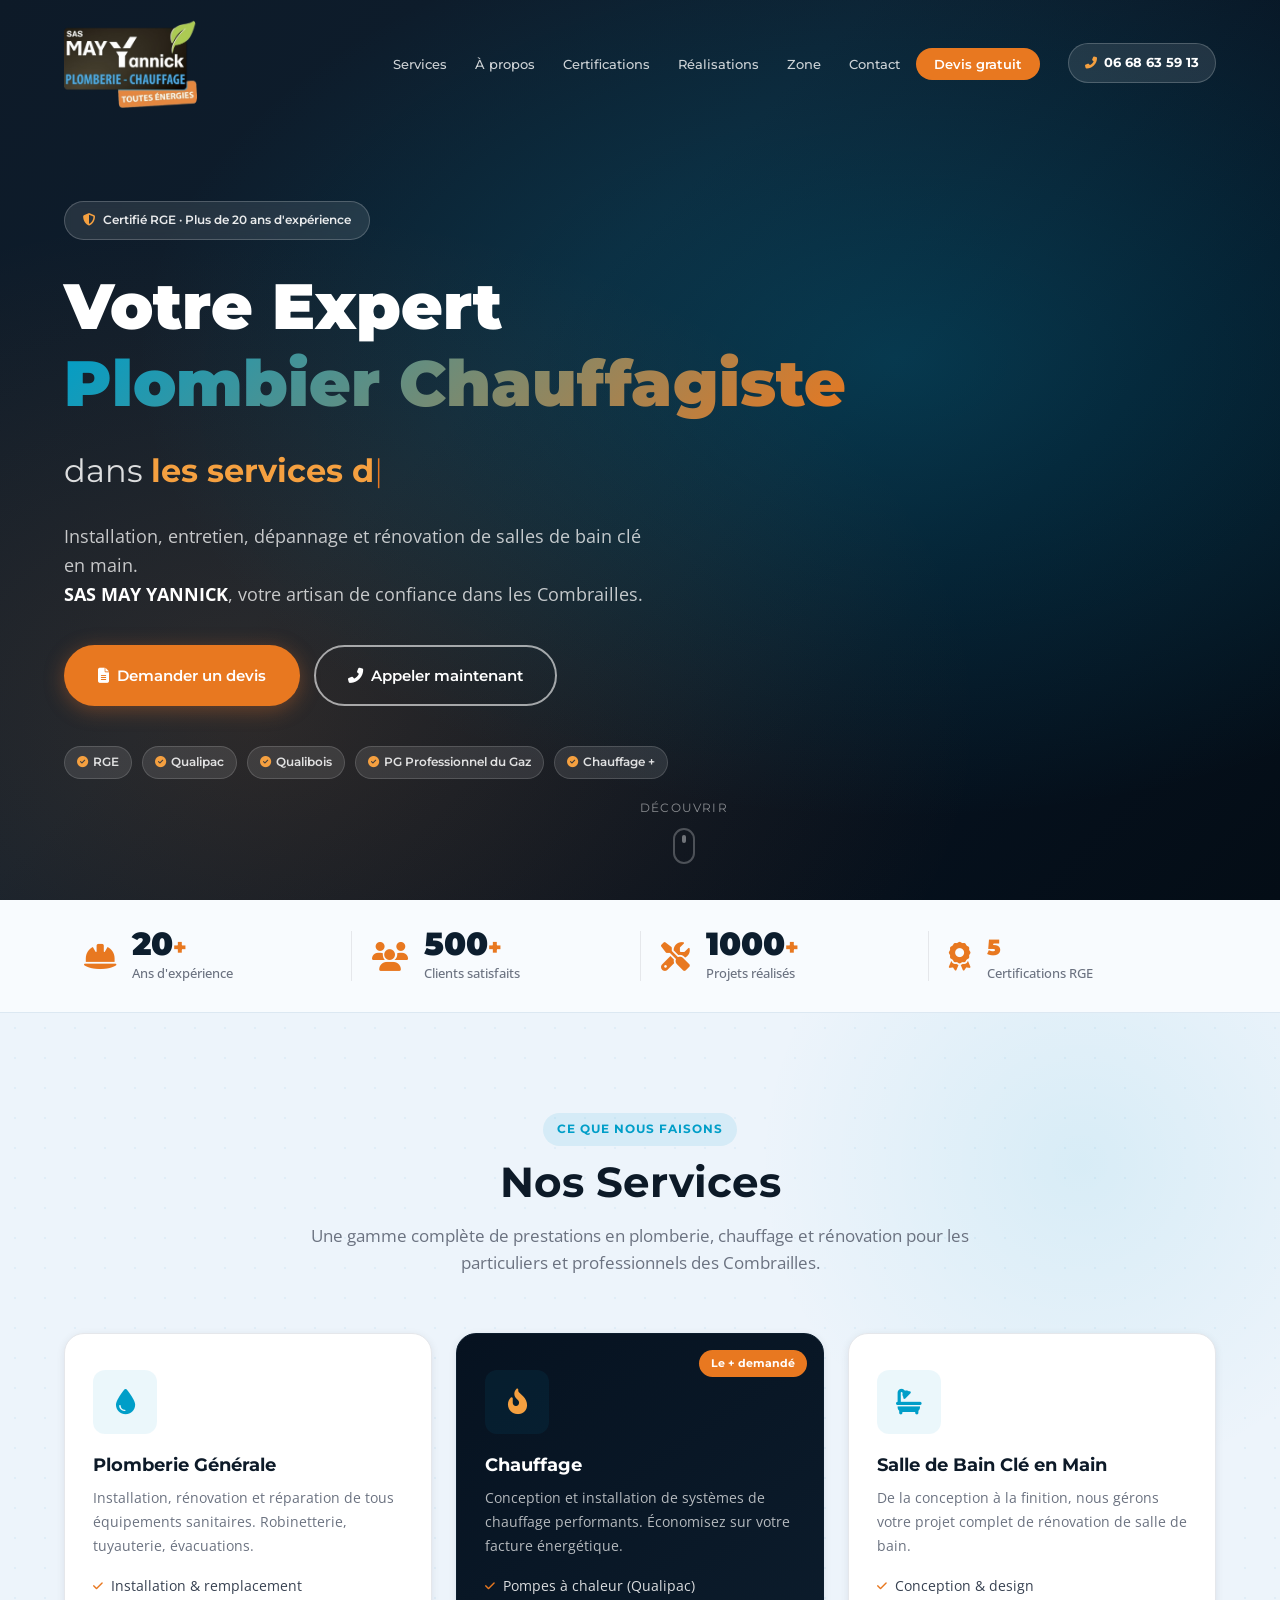
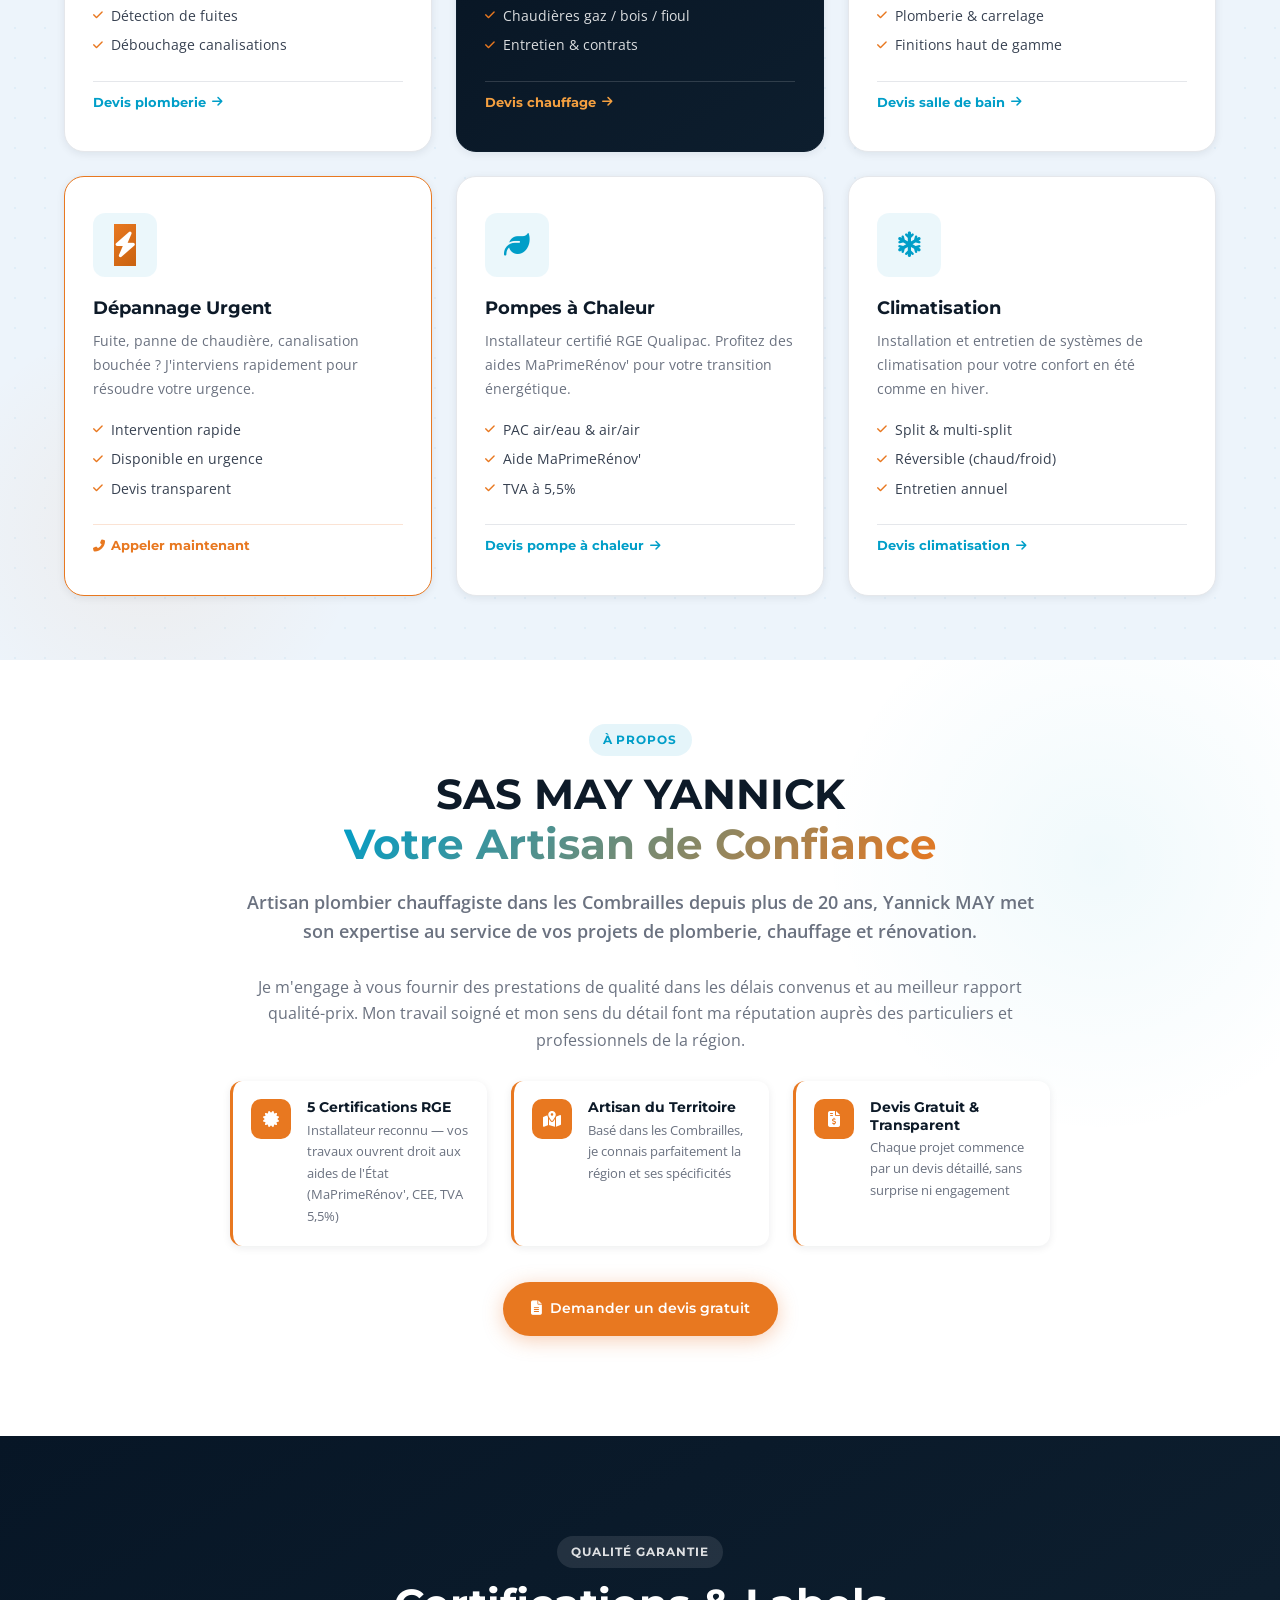
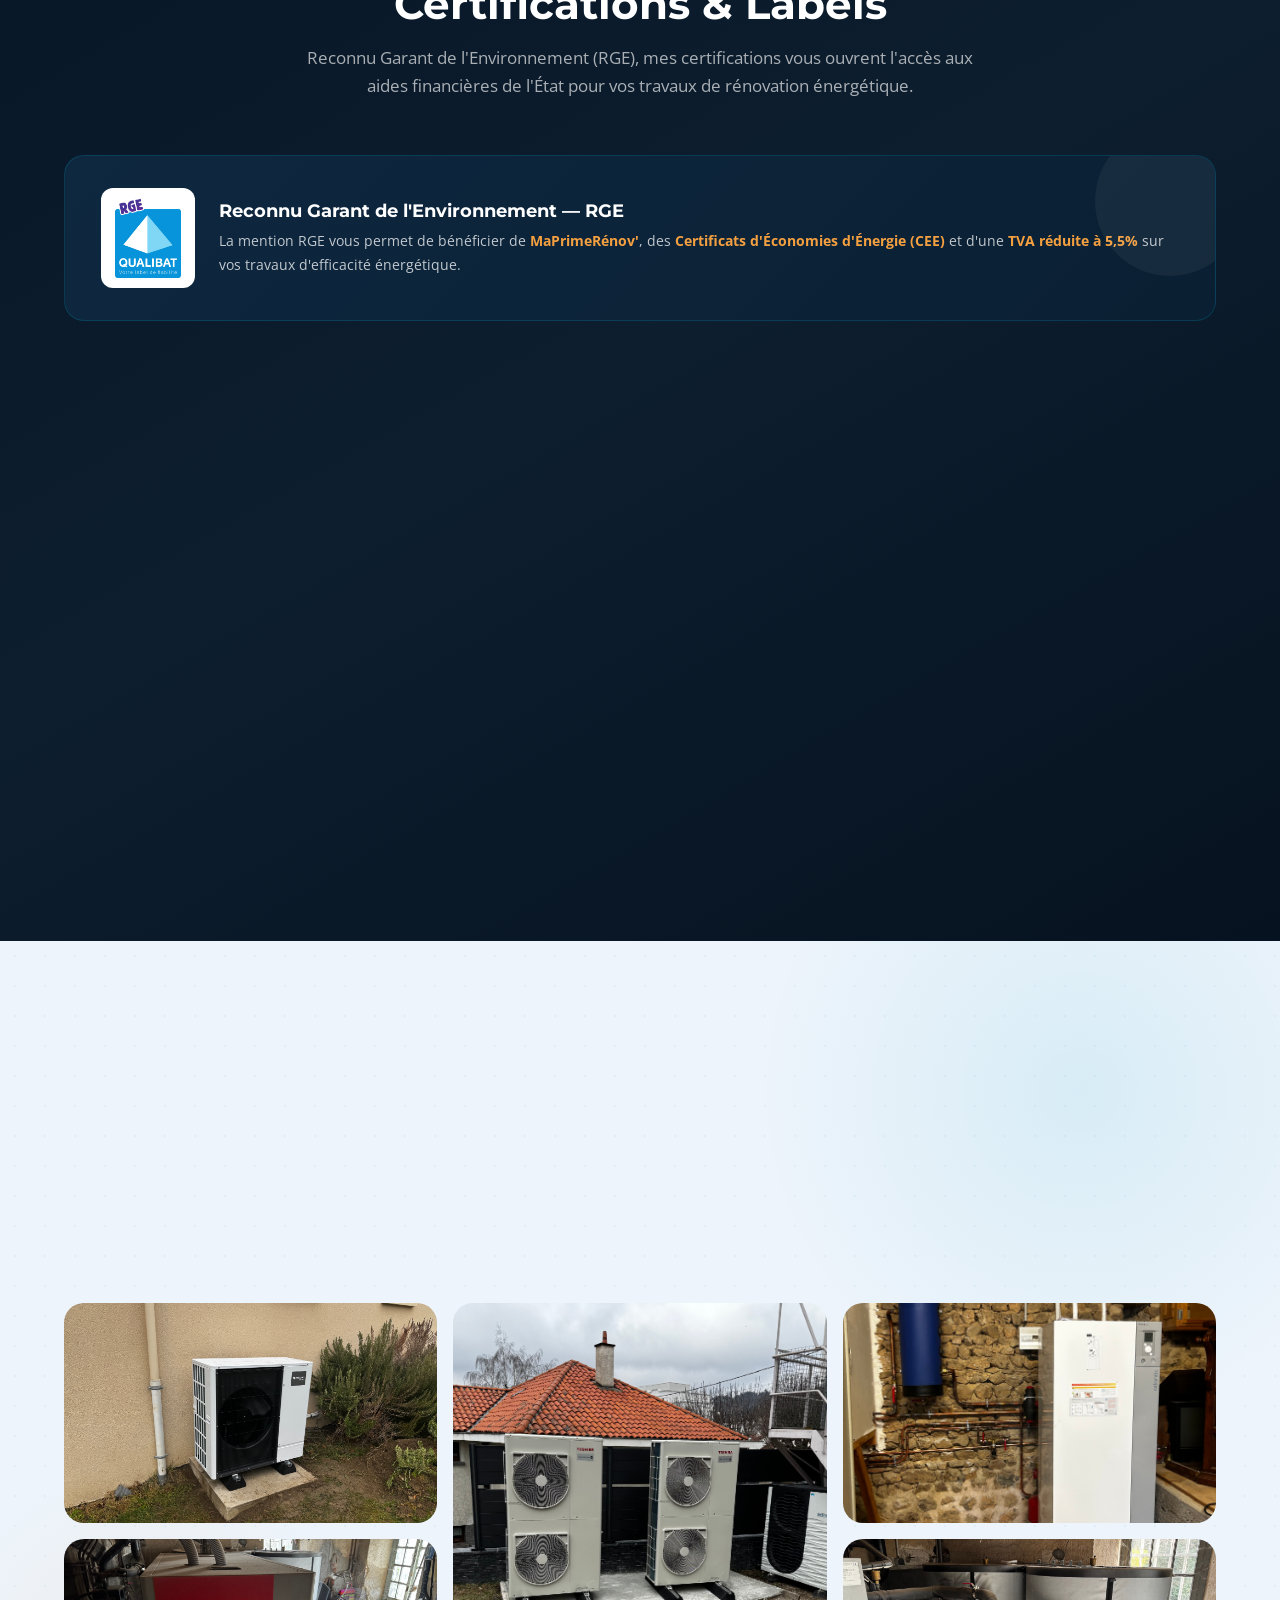
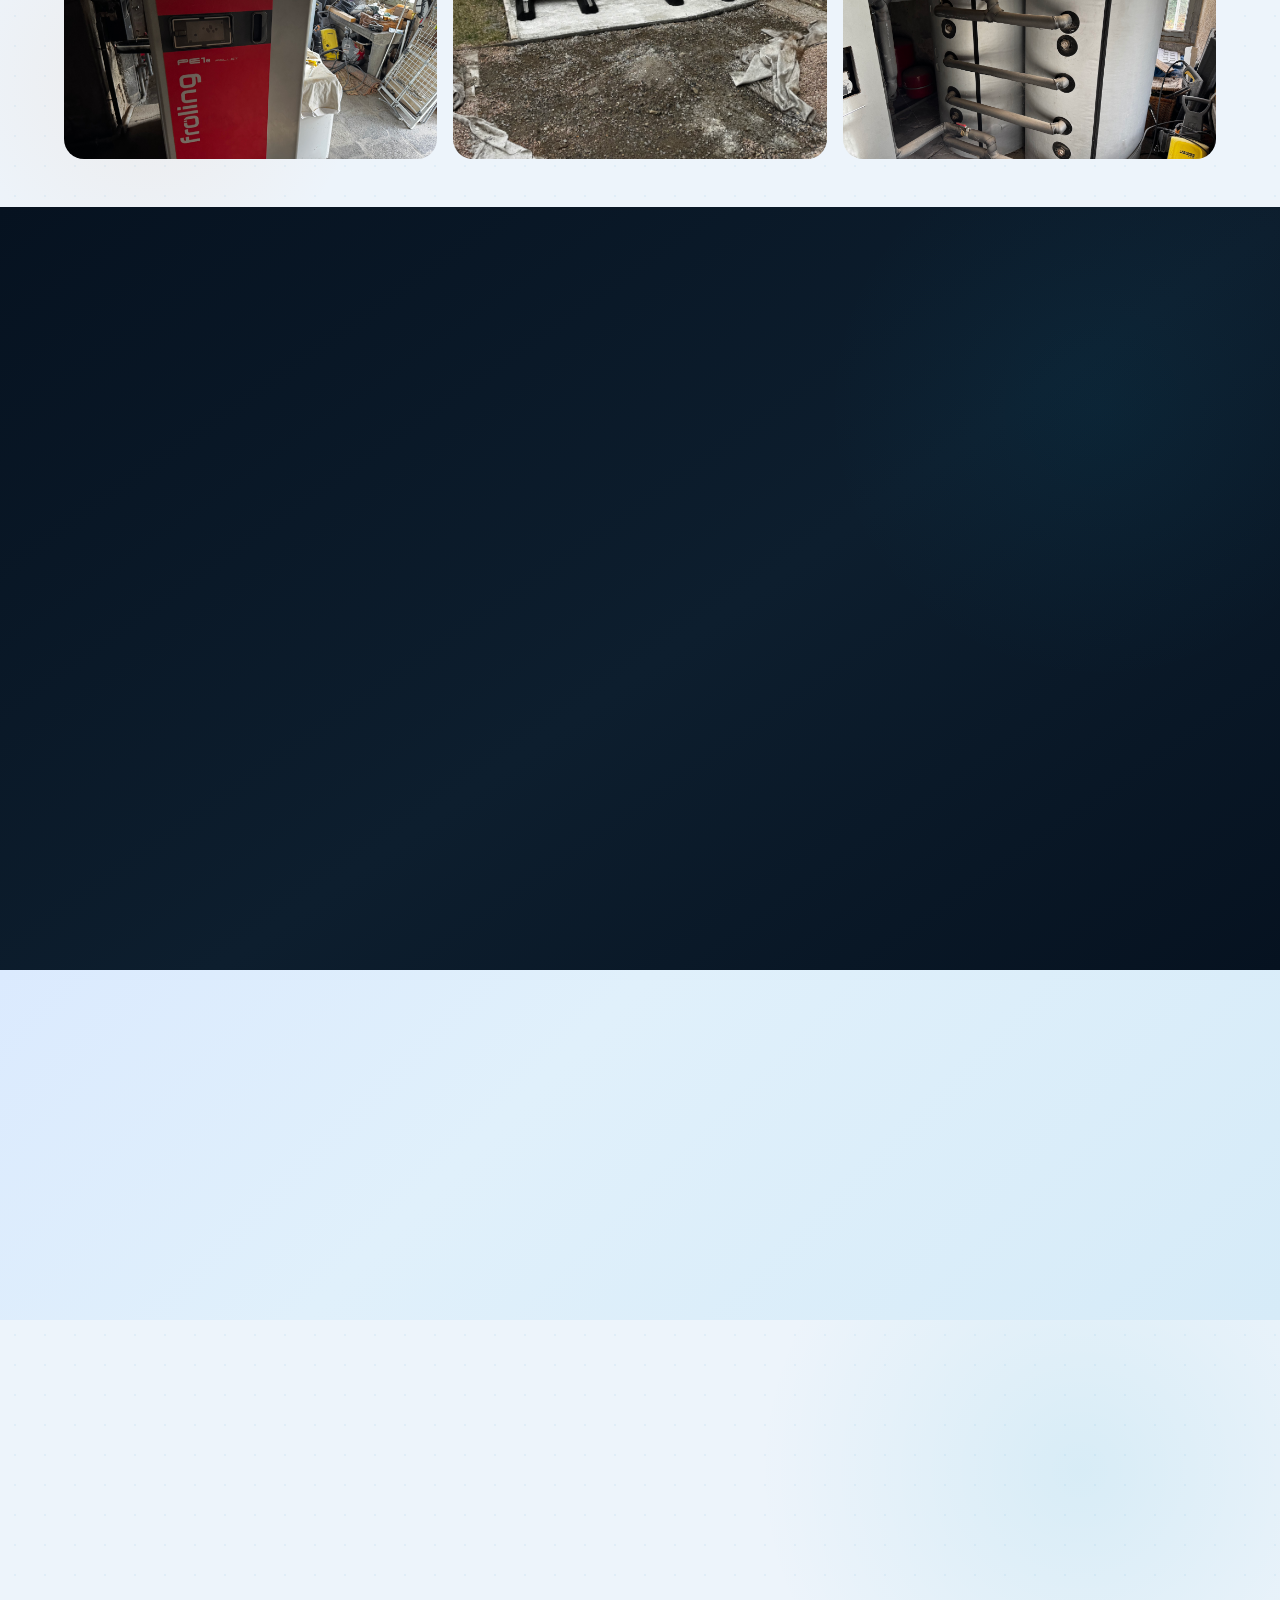
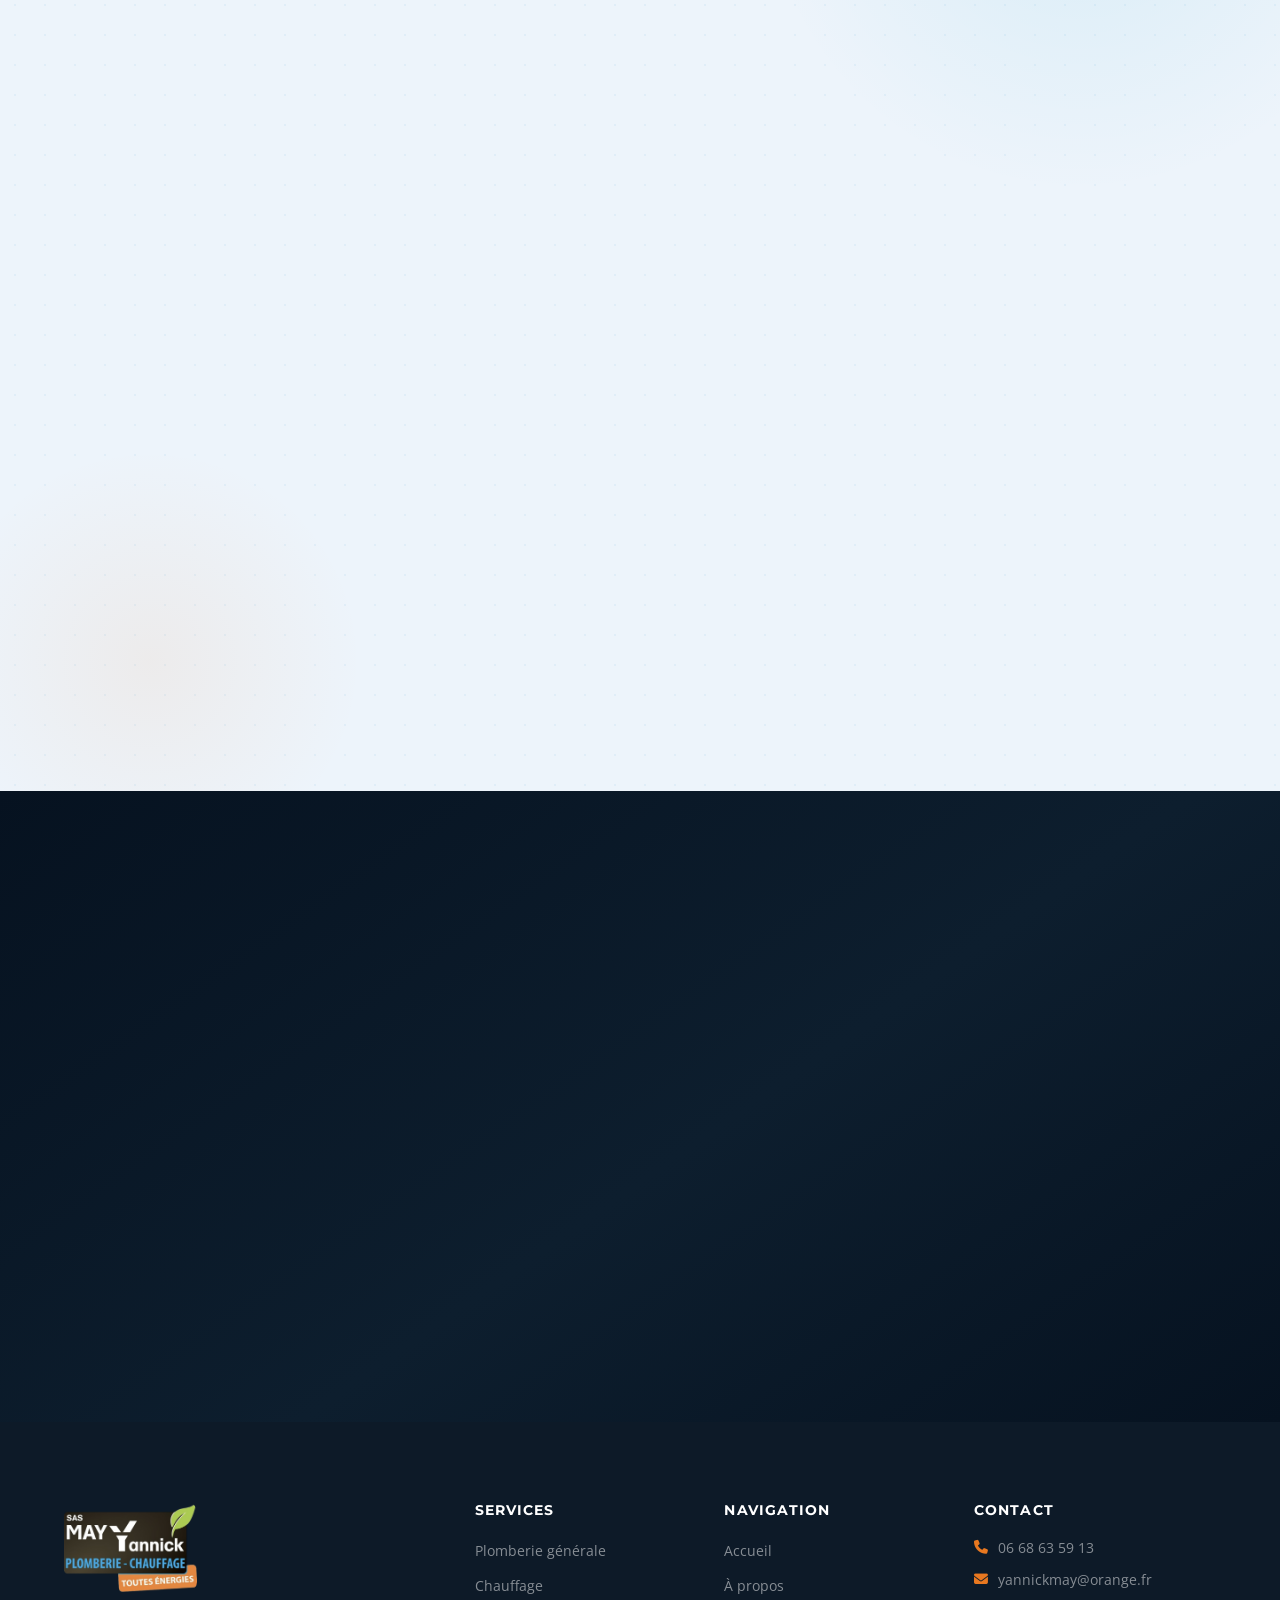
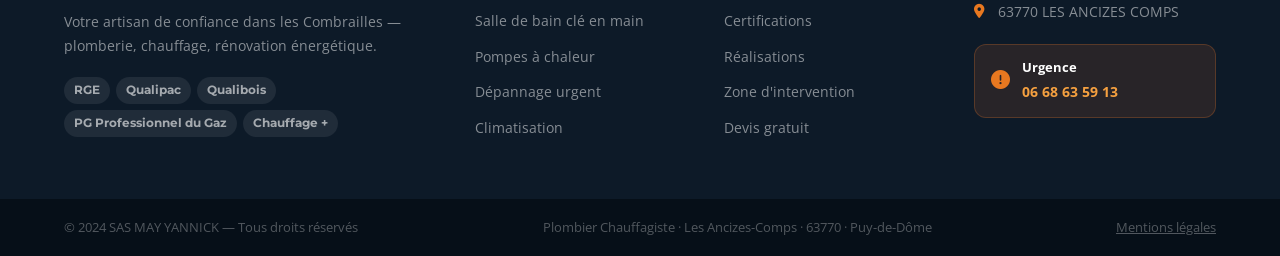
==== index.html @ 9498e2d7 "feat: site vitrine SAS MAY YANNICK (formulaire Web3Forms, GitHub Pages) Co-Authored-By: Claude Opus " ====
<!DOCTYPE html>
<html lang="fr">
<head>
  <meta charset="UTF-8">
  <meta name="viewport" content="width=device-width, initial-scale=1.0">
  <meta name="description" content="SAS MAY YANNICK - Plombier Chauffagiste dans les Combrailles. Plus de 20 ans d'expérience. Certifié RGE Qualipac Qualibois PG Professionnel du Gaz Chauffage +. Salle de bain clé en main.">
  <title>SAS MAY YANNICK – Plombier Chauffagiste | Les Combrailles</title>
  <link rel="preconnect" href="https://fonts.googleapis.com">
  <link rel="preconnect" href="https://fonts.gstatic.com" crossorigin>
  <link href="https://fonts.googleapis.com/css2?family=Montserrat:wght@300;400;500;600;700;800;900&family=Open+Sans:ital,wght@0,300;0,400;0,600;1,400&display=swap" rel="stylesheet">
  <link rel="stylesheet" href="https://cdnjs.cloudflare.com/ajax/libs/font-awesome/6.4.2/css/all.min.css">
  <link rel="stylesheet" href="style.css">
</head>
<body>

<!-- ═══════════════════════════════ PRELOADER ═══════════════════════════════ -->
<div id="preloader">
  <div class="preloader-inner">
    <div class="preloader-logo">
      <img src="logo.png" alt="SAS MAY YANNICK" class="preloader-logo-img">
    </div>
    <p class="preloader-name">SAS MAY YANNICK</p>
    <div class="preloader-bar"><div class="preloader-fill"></div></div>
  </div>
</div>

<!-- ════════════════════════════════ HEADER ═════════════════════════════════ -->
<header id="header">
  <nav class="navbar container">
    <a href="#home" class="logo">
      <img src="logo.png" alt="SAS MAY YANNICK" class="logo-img" onerror="this.style.display='none';this.nextElementSibling.style.display='flex'">
      <div class="logo-fallback" style="display:none">
        <div class="logo-icon"><i class="fas fa-wrench"></i></div>
        <div class="logo-text">
          <span class="logo-name">MAY YANNICK</span>
          <span class="logo-tag">Plombier · Chauffagiste</span>
        </div>
      </div>
    </a>
    <ul class="nav-links" id="navLinks">
      <li><a href="#services">Services</a></li>
      <li><a href="#about">À propos</a></li>
      <li><a href="#certifications">Certifications</a></li>
      <li><a href="#realisations">Réalisations</a></li>
      <li><a href="#zone">Zone</a></li>
      <li><a href="#contact">Contact</a></li>
      <li><a href="#devis" class="nav-cta">Devis gratuit</a></li>
    </ul>
    <a href="tel:+33668635913" class="nav-phone">
      <i class="fas fa-phone-alt"></i>
      <span>06 68 63 59 13</span>
    </a>
    <button class="hamburger" id="hamburger" aria-label="Menu mobile">
      <span></span><span></span><span></span>
    </button>
  </nav>
</header>

<!-- ══════════════════════════════════ HERO ══════════════════════════════════ -->
<section id="home" class="hero">
  <div class="hero-bg">
    <div class="hero-gradient"></div>
    <div class="hero-shapes">
      <div class="shape s1"></div>
      <div class="shape s2"></div>
      <div class="shape s3"></div>
      <div class="shape s4"></div>
      <div class="shape s5"></div>
    </div>
    <div class="hero-particles" id="particles"></div>
  </div>
  <div class="hero-content container">
    <div class="hero-badge" data-anim="fade-down">
      <i class="fas fa-shield-alt"></i>
      <span data-content="hero-badge">Certifié RGE · Plus de 20 ans d'expérience</span>
    </div>
    <h1 class="hero-title" data-anim="fade-up">
      Votre Expert<br>
      <span class="gradient-text">Plombier&nbsp;Chauffagiste</span><br>
      <span class="hero-sub">dans <span id="typedText" class="typed-word"></span><span class="typed-cursor">|</span></span>
    </h1>
    <p class="hero-desc" data-content="hero-desc" data-anim="fade-up" data-delay="200">
      Installation, entretien, dépannage et rénovation de salles de bain clé en main.<br>
      <strong>SAS MAY YANNICK</strong>, votre artisan de confiance dans les Combrailles.
    </p>
    <div class="hero-actions" data-anim="fade-up" data-delay="350">
      <a href="#devis" class="btn btn-primary btn-lg">
        <i class="fas fa-file-alt"></i> Demander un devis
      </a>
      <a href="tel:+33668635913" class="btn btn-outline-white btn-lg">
        <i class="fas fa-phone-alt"></i> Appeler maintenant
      </a>
    </div>
    <div class="hero-certif-tags" data-anim="fade-up" data-delay="500">
      <span><i class="fas fa-check-circle"></i> RGE</span>
      <span><i class="fas fa-check-circle"></i> Qualipac</span>
      <span><i class="fas fa-check-circle"></i> Qualibois</span>
      <span><i class="fas fa-check-circle"></i> PG Professionnel du Gaz</span>
      <span><i class="fas fa-check-circle"></i> Chauffage +</span>
    </div>
  </div>
  <a href="#services" class="hero-scroll-hint">
    <span>Découvrir</span>
    <div class="scroll-mouse"><div class="scroll-wheel"></div></div>
  </a>
</section>

<!-- ═══════════════════════════════ STATS BAR ════════════════════════════════ -->
<div class="stats-bar">
  <div class="container stats-grid">
    <div class="stat-item" data-reveal>
      <i class="fas fa-hard-hat stat-ico"></i>
      <div>
        <div class="stat-val"><span class="count" data-target="20">0</span><span>+</span></div>
        <div class="stat-lbl">Ans d'expérience</div>
      </div>
    </div>
    <div class="stat-sep"></div>
    <div class="stat-item" data-reveal data-delay="100">
      <i class="fas fa-users stat-ico"></i>
      <div>
        <div class="stat-val"><span class="count" data-target="500">0</span><span>+</span></div>
        <div class="stat-lbl">Clients satisfaits</div>
      </div>
    </div>
    <div class="stat-sep"></div>
    <div class="stat-item" data-reveal data-delay="200">
      <i class="fas fa-tools stat-ico"></i>
      <div>
        <div class="stat-val"><span class="count" data-target="1000">0</span><span>+</span></div>
        <div class="stat-lbl">Projets réalisés</div>
      </div>
    </div>
    <div class="stat-sep"></div>
    <div class="stat-item" data-reveal data-delay="300">
      <i class="fas fa-award stat-ico"></i>
      <div>
        <div class="stat-val"><span class="count" data-target="5">0</span></div>
        <div class="stat-lbl">Certifications RGE</div>
      </div>
    </div>
  </div>
</div>

<!-- ════════════════════════════════ SERVICES ════════════════════════════════ -->
<section id="services" class="services">
  <div class="container">
    <div class="section-head" data-reveal>
      <span class="tag">Ce que nous faisons</span>
      <h2>Nos Services</h2>
      <p>Une gamme complète de prestations en plomberie, chauffage et rénovation pour les particuliers et professionnels des Combrailles.</p>
    </div>
    <div class="services-grid">

      <div class="svc-card" data-reveal data-delay="0">
        <div class="svc-icon-wrap"><div class="svc-icon"><i class="fas fa-tint"></i></div></div>
        <h3>Plomberie Générale</h3>
        <p>Installation, rénovation et réparation de tous équipements sanitaires. Robinetterie, tuyauterie, évacuations.</p>
        <ul>
          <li><i class="fas fa-check"></i> Installation & remplacement</li>
          <li><i class="fas fa-check"></i> Détection de fuites</li>
          <li><i class="fas fa-check"></i> Débouchage canalisations</li>
        </ul>
        <a href="#devis" class="svc-link">Devis plomberie <i class="fas fa-arrow-right"></i></a>
      </div>

      <div class="svc-card featured" data-reveal data-delay="100">
        <div class="svc-badge">Le + demandé</div>
        <div class="svc-icon-wrap"><div class="svc-icon"><i class="fas fa-fire-alt"></i></div></div>
        <h3>Chauffage</h3>
        <p>Conception et installation de systèmes de chauffage performants. Économisez sur votre facture énergétique.</p>
        <ul>
          <li><i class="fas fa-check"></i> Pompes à chaleur (Qualipac)</li>
          <li><i class="fas fa-check"></i> Chaudières gaz / bois / fioul</li>
          <li><i class="fas fa-check"></i> Entretien & contrats</li>
        </ul>
        <a href="#devis" class="svc-link">Devis chauffage <i class="fas fa-arrow-right"></i></a>
      </div>

      <div class="svc-card" data-reveal data-delay="200">
        <div class="svc-icon-wrap"><div class="svc-icon"><i class="fas fa-bath"></i></div></div>
        <h3>Salle de Bain Clé en Main</h3>
        <p>De la conception à la finition, nous gérons votre projet complet de rénovation de salle de bain.</p>
        <ul>
          <li><i class="fas fa-check"></i> Conception & design</li>
          <li><i class="fas fa-check"></i> Plomberie & carrelage</li>
          <li><i class="fas fa-check"></i> Finitions haut de gamme</li>
        </ul>
        <a href="#devis" class="svc-link">Devis salle de bain <i class="fas fa-arrow-right"></i></a>
      </div>

      <div class="svc-card urgent" data-reveal data-delay="0">
        <div class="svc-icon-wrap"><div class="svc-icon"><i class="fas fa-bolt"></i></div></div>
        <h3>Dépannage Urgent</h3>
        <p>Fuite, panne de chaudière, canalisation bouchée ? J'interviens rapidement pour résoudre votre urgence.</p>
        <ul>
          <li><i class="fas fa-check"></i> Intervention rapide</li>
          <li><i class="fas fa-check"></i> Disponible en urgence</li>
          <li><i class="fas fa-check"></i> Devis transparent</li>
        </ul>
        <a href="tel:+33668635913" class="svc-link emergency-link"><i class="fas fa-phone-alt"></i> Appeler maintenant</a>
      </div>

      <div class="svc-card" data-reveal data-delay="100">
        <div class="svc-icon-wrap"><div class="svc-icon"><i class="fas fa-leaf"></i></div></div>
        <h3>Pompes à Chaleur</h3>
        <p>Installateur certifié RGE Qualipac. Profitez des aides MaPrimeRénov' pour votre transition énergétique.</p>
        <ul>
          <li><i class="fas fa-check"></i> PAC air/eau & air/air</li>
          <li><i class="fas fa-check"></i> Aide MaPrimeRénov'</li>
          <li><i class="fas fa-check"></i> TVA à 5,5%</li>
        </ul>
        <a href="#devis" class="svc-link">Devis pompe à chaleur <i class="fas fa-arrow-right"></i></a>
      </div>

      <div class="svc-card" data-reveal data-delay="200">
        <div class="svc-icon-wrap"><div class="svc-icon"><i class="fas fa-snowflake"></i></div></div>
        <h3>Climatisation</h3>
        <p>Installation et entretien de systèmes de climatisation pour votre confort en été comme en hiver.</p>
        <ul>
          <li><i class="fas fa-check"></i> Split & multi-split</li>
          <li><i class="fas fa-check"></i> Réversible (chaud/froid)</li>
          <li><i class="fas fa-check"></i> Entretien annuel</li>
        </ul>
        <a href="#devis" class="svc-link">Devis climatisation <i class="fas fa-arrow-right"></i></a>
      </div>

    </div>
  </div>
</section>

<!-- ══════════════════════════════════ ABOUT ═════════════════════════════════ -->
<section id="about" class="about">
  <div class="container">
    <div class="about-grid" style="grid-template-columns:1fr">
      <div class="about-content" data-reveal style="text-align:center;max-width:820px;margin:0 auto">
        <span class="tag">À propos</span>
        <h2>SAS MAY YANNICK<br><span class="gradient-text">Votre Artisan de Confiance</span></h2>
        <p class="about-lead" data-content="about-lead">Artisan plombier chauffagiste dans les Combrailles depuis plus de 20 ans, Yannick MAY met son expertise au service de vos projets de plomberie, chauffage et rénovation.</p>
        <p data-content="about-body">Je m'engage à vous fournir des prestations de qualité dans les délais convenus et au meilleur rapport qualité-prix. Mon travail soigné et mon sens du détail font ma réputation auprès des particuliers et professionnels de la région.</p>

        <div class="about-feats about-feats--row">
          <div class="about-feat">
            <div class="feat-icon"><i class="fas fa-certificate"></i></div>
            <div>
              <h4 data-content="feat1-title">5 Certifications RGE</h4>
              <p data-content="feat1-desc">Installateur reconnu — vos travaux ouvrent droit aux aides de l'État (MaPrimeRénov', CEE, TVA 5,5%)</p>
            </div>
          </div>
          <div class="about-feat">
            <div class="feat-icon"><i class="fas fa-map-marked-alt"></i></div>
            <div>
              <h4 data-content="feat2-title">Artisan du Territoire</h4>
              <p data-content="feat2-desc">Basé dans les Combrailles, je connais parfaitement la région et ses spécificités</p>
            </div>
          </div>
          <div class="about-feat">
            <div class="feat-icon"><i class="fas fa-file-invoice-dollar"></i></div>
            <div>
              <h4 data-content="feat3-title">Devis Gratuit & Transparent</h4>
              <p data-content="feat3-desc">Chaque projet commence par un devis détaillé, sans surprise ni engagement</p>
            </div>
          </div>
        </div>
        <a href="#devis" class="btn btn-primary">
          <i class="fas fa-file-alt"></i> Demander un devis gratuit
        </a>
      </div>
    </div>
  </div>
</section>

<!-- ══════════════════════════════ CERTIFICATIONS ════════════════════════════ -->
<section id="certifications" class="certifications">
  <div class="section-particles" id="certifRain"></div>
  <div class="container">
    <div class="section-head" data-reveal>
      <span class="tag">Qualité garantie</span>
      <h2>Certifications & Labels</h2>
      <p>Reconnu Garant de l'Environnement (RGE), mes certifications vous ouvrent l'accès aux aides financières de l'État pour vos travaux de rénovation énergétique.</p>
    </div>

    <div class="rge-main" data-reveal>
      <div class="rge-logo-wrap">
        <img src="certifs/rge.avif" alt="RGE - Reconnu Garant de l'Environnement" class="rge-logo-img" onerror="this.style.display='none';this.nextElementSibling.style.display='flex'">
        <div class="rge-icon-wrap" style="display:none"><i class="fas fa-certificate"></i></div>
      </div>
      <div class="rge-text">
        <h3 data-content="rge-title">Reconnu Garant de l'Environnement — RGE</h3>
        <p data-content="rge-desc">La mention RGE vous permet de bénéficier de <strong>MaPrimeRénov'</strong>, des <strong>Certificats d'Économies d'Énergie (CEE)</strong> et d'une <strong>TVA réduite à 5,5%</strong> sur vos travaux d'efficacité énergétique.</p>
      </div>
    </div>

    <div class="certifs-grid">
      <div class="certif-card" data-reveal data-delay="0">
        <div class="certif-logo-wrap">
          <img src="certifs/qualipac.png" alt="Qualipac RGE" class="certif-logo" onerror="this.style.display='none';this.nextElementSibling.style.display='flex'">
          <div class="certif-icon qualipac" style="display:none"><i class="fas fa-wind"></i></div>
        </div>
        <h3 data-content="certif1-title">Qualipac</h3>
        <p data-content="certif1-desc">Installation de <strong>pompes à chaleur</strong>. Éligible MaPrimeRénov' pour les PAC air/eau et air/air.</p>
        <div class="certif-tag-ok"><i class="fas fa-check-circle"></i> MaPrimeRénov'</div>
      </div>
      <div class="certif-card" data-reveal data-delay="100">
        <div class="certif-logo-wrap">
          <img src="certifs/qualibois.png" alt="Qualibois RGE" class="certif-logo" onerror="this.style.display='none';this.nextElementSibling.style.display='flex'">
          <div class="certif-icon qualibois" style="display:none"><i class="fas fa-fire-alt"></i></div>
        </div>
        <h3 data-content="certif2-title">Qualibois</h3>
        <p data-content="certif2-desc">Appareils à <strong>combustible bois</strong> : poêles, inserts, chaudières bois et granulés.</p>
        <div class="certif-tag-ok"><i class="fas fa-check-circle"></i> MaPrimeRénov'</div>
      </div>
      <div class="certif-card" data-reveal data-delay="200">
        <div class="certif-logo-wrap">
          <img src="certifs/pg.png" alt="PG Professionnel du Gaz" class="certif-logo" onerror="this.style.display='none';this.nextElementSibling.style.display='flex'">
          <div class="certif-icon qualigaz" style="display:none"><i class="fas fa-burn"></i></div>
        </div>
        <h3 data-content="certif3-title">PG Professionnel du Gaz</h3>
        <p data-content="certif3-desc">Installations au <strong>gaz</strong> : chaudières gaz naturel, propane, et tous appareils certifiés.</p>
        <div class="certif-tag-ok"><i class="fas fa-check-circle"></i> MaPrimeRénov'</div>
      </div>
      <div class="certif-card" data-reveal data-delay="300">
        <div class="certif-logo-wrap">
          <img src="certifs/chauffageplus.png" alt="Chauffage + RGE" class="certif-logo" onerror="this.style.display='none';this.nextElementSibling.style.display='flex'">
          <div class="certif-icon qualifioul" style="display:none"><i class="fas fa-fire"></i></div>
        </div>
        <h3 data-content="certif4-title">Chauffage +</h3>
        <p data-content="certif4-desc">Installations au <strong>fioul</strong> et remplacement par des équipements plus performants.</p>
        <div class="certif-tag-ok"><i class="fas fa-check-circle"></i> Aides CEE</div>
      </div>
    </div>

    <div class="aids-banner" data-reveal>
      <div class="aids-left">
        <i class="fas fa-piggy-bank"></i>
        <div>
          <h3>Profitez des aides de l'État</h3>
          <p>Grâce à mes certifications RGE, vos travaux peuvent être financés jusqu'à <strong>70%</strong> par MaPrimeRénov' et les CEE. Je vous accompagne dans vos démarches.</p>
        </div>
      </div>
      <a href="simulateur.html" class="btn btn-white">Estimer mes aides <i class="fas fa-arrow-right"></i></a>
    </div>
  </div>
</section>

<!-- ══════════════════════════════ RÉALISATIONS ═══════════════════════════════ -->
<section id="realisations" class="realisations">
  <div class="container">
    <div class="section-head" data-reveal>
      <span class="tag">Notre travail</span>
      <h2>Nos Réalisations</h2>
      <p>Quelques chantiers réalisés dans les Combrailles et le Puy-de-Dôme.</p>
    </div>
    <div class="gallery-filters" data-reveal>
      <button class="filter-btn active" data-filter="all">Tout voir</button>
      <button class="filter-btn" data-filter="chauffage">Chauffage</button>
      <button class="filter-btn" data-filter="plomberie">Plomberie</button>
    </div>
    <div class="gallery-grid" id="galleryGrid">
      <div class="gal-item" data-cat="chauffage" data-reveal data-delay="0">
        <img src="IMG_6303.jpeg" alt="Pompe à chaleur air/eau">
        <div class="gal-overlay">
          <div class="gal-info"><h4>PAC Air/Eau</h4><p>Combrailles · 2024</p></div>
          <button class="gal-zoom" data-title="PAC Air/Eau" data-loc="Combrailles · 2024" data-img="IMG_6303.jpeg"><i class="fas fa-expand-alt"></i></button>
        </div>
      </div>
      <div class="gal-item large" data-cat="chauffage" data-reveal data-delay="100">
        <img src="IMG_6740.jpeg" alt="Installation PAC tertiaire Toshiba">
        <div class="gal-overlay">
          <div class="gal-info"><h4>Installation PAC Tertiaire</h4><p>Puy-de-Dôme · 2024</p></div>
          <button class="gal-zoom" data-title="Installation PAC Tertiaire" data-loc="Puy-de-Dôme · 2024" data-img="IMG_6740.jpeg"><i class="fas fa-expand-alt"></i></button>
        </div>
      </div>
      <div class="gal-item" data-cat="chauffage" data-reveal data-delay="200">
        <img src="IMG_3711.jpeg" alt="PAC intérieure et ballon tampon">
        <div class="gal-overlay">
          <div class="gal-info"><h4>PAC & Ballon Tampon</h4><p>Combrailles · 2024</p></div>
          <button class="gal-zoom" data-title="PAC & Ballon Tampon" data-loc="Combrailles · 2024" data-img="IMG_3711.jpeg"><i class="fas fa-expand-alt"></i></button>
        </div>
      </div>
      <div class="gal-item" data-cat="chauffage" data-reveal data-delay="0">
        <img src="IMG_8060.jpeg" alt="Chaudière à granulés Fröling">
        <div class="gal-overlay">
          <div class="gal-info"><h4>Chaudière à Granulés</h4><p>Pontaumur · 2024</p></div>
          <button class="gal-zoom" data-title="Chaudière à Granulés Fröling" data-loc="Pontaumur · 2024" data-img="IMG_8060.jpeg"><i class="fas fa-expand-alt"></i></button>
        </div>
      </div>
      <div class="gal-item" data-cat="plomberie" data-reveal data-delay="100">
        <img src="IMG_8059.jpeg" alt="Réseau hydraulique et ballon">
        <div class="gal-overlay">
          <div class="gal-info"><h4>Réseau Hydraulique</h4><p>Saint-Gervais · 2023</p></div>
          <button class="gal-zoom" data-title="Réseau Hydraulique" data-loc="Saint-Gervais · 2023" data-img="IMG_8059.jpeg"><i class="fas fa-expand-alt"></i></button>
        </div>
      </div>
    </div>
  </div>
</section>

<!-- ══════════════════════════════ ZONE D'INTERVENTION ═══════════════════════ -->
<section id="zone" class="zone">
  <div class="section-particles" id="zoneRain"></div>
  <div class="container">
    <div class="section-head light" data-reveal>
      <span class="tag">Où j'interviens</span>
      <h2>Zone d'Intervention</h2>
      <p>Principalement basé dans les <strong>Combrailles</strong> (Puy-de-Dôme), j'interviens dans toute la région pour vos projets de plomberie, chauffage et rénovation.</p>
    </div>
    <div class="zone-cards" data-reveal>
      <div class="zone-primary">
        <h4><i class="fas fa-map-marker-alt"></i> Zone principale — Les Combrailles</h4>
        <div class="towns" data-content="zone-primary-towns">
          <span>Pontaumur</span><span>Pionsat</span><span>Saint-Gervais-d'Auvergne</span>
          <span>Menat</span><span>Manzat</span><span>Châtelguyon</span>
          <span>Riom</span><span>Combronde</span><span>Et alentours</span>
        </div>
      </div>
      <div class="zone-ext">
        <h4><i class="fas fa-route"></i> Déplacements possibles</h4>
        <p data-content="zone-ext-text">Pour les projets importants (pompe à chaleur, rénovation complète, chantiers neufs), je me déplace au-delà des Combrailles. <strong>Contactez-moi pour vérifier votre secteur.</strong></p>
      </div>
    </div>
    <div style="text-align:center;margin-top:36px;" data-reveal>
      <a href="#devis" class="btn btn-primary btn-lg">
        <i class="fas fa-map-marker-alt"></i> Vérifier ma zone
      </a>
    </div>
  </div>
</section>

<!-- ═══════════════════════════════ TESTIMONIALS ═════════════════════════════ -->
<section class="testimonials">
  <div class="container">
    <div class="section-head" data-reveal>
      <span class="tag">Ils nous font confiance</span>
      <h2>Avis de nos Clients</h2>
    </div>
    <div data-reveal>
      <script src="https://elfsightcdn.com/platform.js" async></script>
      <div class="elfsight-app-eb5cff1a-dcd2-44f1-9bfc-aa067468f316" data-elfsight-app-lazy></div>
    </div>
  </div>
</section>

<!-- ═══════════════════════════════════ DEVIS ════════════════════════════════ -->
<section id="devis" class="devis">
  <div class="container">
    <div class="devis-grid">

      <div class="devis-info" data-reveal>
        <span class="tag">Gratuit & Sans engagement</span>
        <h2>Demandez votre Devis</h2>
        <p>Décrivez votre projet et je vous recontacte rapidement avec un devis détaillé et transparent.</p>
        <div class="devis-promises">
          <div class="devis-promise">
            <div class="dp-icon"><i class="fas fa-clock"></i></div>
            <div><h4>Réponse sous 24h</h4><p>Je vous rappelle rapidement après réception de votre demande</p></div>
          </div>
          <div class="devis-promise">
            <div class="dp-icon"><i class="fas fa-file-invoice"></i></div>
            <div><h4>Devis détaillé</h4><p>Un chiffrage clair et transparent, sans surprise</p></div>
          </div>
          <div class="devis-promise">
            <div class="dp-icon"><i class="fas fa-handshake"></i></div>
            <div><h4>Sans engagement</h4><p>Le devis est entièrement gratuit, sans obligation d'accepter</p></div>
          </div>
        </div>
        <div class="devis-direct">
          <p><strong>Contact direct :</strong></p>
          <a href="tel:+33668635913" class="direct-link"><i class="fas fa-phone-alt"></i> 06 68 63 59 13</a>
          <a href="mailto:yannickmay@orange.fr" class="direct-link"><i class="fas fa-envelope"></i> yannickmay@orange.fr</a>
        </div>
      </div>

      <div class="devis-form-box" data-reveal data-delay="150">
        <form id="devisForm" novalidate>
          <div class="f-row">
            <div class="f-group">
              <label for="fPrenom">Prénom *</label>
              <input type="text" id="fPrenom" name="prenom" placeholder="Votre prénom" required>
            </div>
            <div class="f-group">
              <label for="fNom">Nom *</label>
              <input type="text" id="fNom" name="nom" placeholder="Votre nom" required>
            </div>
          </div>
          <div class="f-row">
            <div class="f-group">
              <label for="fPhone">Téléphone *</label>
              <input type="tel" id="fPhone" name="telephone" placeholder="06 68 63 59 13" required>
            </div>
            <div class="f-group">
              <label for="fEmail">Email *</label>
              <input type="email" id="fEmail" name="email" placeholder="votre@email.fr" required>
            </div>
          </div>
          <div class="f-group">
            <label for="fAdresse">Commune / Adresse des travaux</label>
            <input type="text" id="fAdresse" name="adresse" placeholder="Ex: Pontaumur 63380">
          </div>
          <div class="f-group">
            <label for="fService">Type de prestation *</label>
            <select id="fService" name="service" required>
              <option value="">— Sélectionnez une prestation —</option>
              <option value="Plomberie générale">Plomberie générale</option>
              <option value="Chauffage">Chauffage</option>
              <option value="Salle de bain clé en main">Salle de bain clé en main</option>
              <option value="Pompe à chaleur">Pompe à chaleur</option>
              <option value="Chaudière (gaz/fioul/bois)">Chaudière (gaz/fioul/bois)</option>
              <option value="Climatisation">Climatisation</option>
              <option value="Dépannage urgent">Dépannage urgent</option>
              <option value="Autre">Autre</option>
            </select>
          </div>
          <div class="f-group f-radios">
            <label>Urgence</label>
            <div class="radio-wrap">
              <label class="r-label"><input type="radio" name="urgence" value="Urgent"> <span>Urgent (dépannage)</span></label>
              <label class="r-label"><input type="radio" name="urgence" value="Planifié" checked> <span>Planifié (projet)</span></label>
            </div>
          </div>
          <div class="f-group">
            <label for="fMessage">Description du projet *</label>
            <textarea id="fMessage" name="message" rows="4" placeholder="Décrivez votre projet ou votre problème en quelques mots..." required></textarea>
          </div>
          <div class="f-group f-check">
            <label class="check-label">
              <input type="checkbox" name="rgpd" id="fRgpd" required>
              <span>J'accepte que mes données soient utilisées pour traiter ma demande *</span>
            </label>
          </div>
          <button type="submit" class="btn btn-primary btn-full" id="submitBtn">
            <i class="fas fa-paper-plane"></i> Envoyer ma demande
            <span class="btn-loader" id="btnLoader"></span>
          </button>
          <div id="formSuccess" class="form-msg success" style="display:none">
            <i class="fas fa-check-circle"></i>
            <div><strong>Demande envoyée avec succès !</strong><p>Je vous recontacte sous 24h. Merci pour votre confiance.</p></div>
          </div>
          <div id="formError" class="form-msg error" style="display:none">
            <i class="fas fa-exclamation-triangle"></i>
            <div><strong>Erreur d'envoi</strong><p>Veuillez m'appeler directement au <a href="tel:+33668635913">06 68 63 59 13</a>.</p></div>
          </div>
        </form>
      </div>
    </div>
  </div>
</section>

<!-- ═══════════════════════════════════ CONTACT ══════════════════════════════ -->
<section id="contact" class="contact">
  <div class="section-particles" id="contactRain"></div>
  <div class="container">
    <div class="section-head" data-reveal>
      <span class="tag">Nous joindre</span>
      <h2>Contact</h2>
    </div>
    <div class="contact-grid">
      <div class="contact-card" data-reveal data-delay="0">
        <div class="cc-icon"><i class="fas fa-phone-alt"></i></div>
        <h3>Téléphone</h3>
        <a href="tel:+33668635913" class="cc-main">06 68 63 59 13</a>
        <p data-content="hours">Lun – Ven : 8h – 18h<br>Urgences</p>
      </div>
      <div class="contact-card" data-reveal data-delay="100">
        <div class="cc-icon"><i class="fas fa-envelope"></i></div>
        <h3>Email</h3>
        <a href="mailto:yannickmay@orange.fr" class="cc-main">yannickmay@orange.fr</a>
        <p>Réponse sous 24h ouvrées</p>
      </div>
      <div class="contact-card" data-reveal data-delay="200">
        <div class="cc-icon"><i class="fas fa-map-marker-alt"></i></div>
        <h3>Adresse</h3>
        <span class="cc-main">Les Ancizes-Comps</span>
        <p data-content="addr-full">ZA la Plaine des Champs<br>Rue des Forgerons<br>63770 LES ANCIZES COMPS</p>
      </div>
      <div class="contact-card" data-reveal data-delay="300">
        <div class="cc-icon"><i class="fas fa-building"></i></div>
        <h3>Société</h3>
        <span class="cc-main">SAS MAY YANNICK</span>
        <p data-content="siret-text">SIRET : 909 074 627 00011<br>TVA : FR 23 909 074 627<br>Assurance décennale</p>
      </div>
    </div>
  </div>
</section>

<!-- ═══════════════════════════════════ FOOTER ═══════════════════════════════ -->
<footer class="footer">
  <div class="footer-top">
    <div class="container footer-grid">
      <div class="footer-brand">
        <a href="#home" class="logo logo-light">
          <img src="logo.png" alt="SAS MAY YANNICK" class="logo-img" onerror="this.style.display='none';this.nextElementSibling.style.display='flex'">
          <div class="logo-fallback" style="display:none">
            <div class="logo-icon"><i class="fas fa-wrench"></i></div>
            <div class="logo-text">
              <span class="logo-name">MAY YANNICK</span>
              <span class="logo-tag">Plombier · Chauffagiste</span>
            </div>
          </div>
        </a>
        <p data-content="footer-desc">Votre artisan de confiance dans les Combrailles — plomberie, chauffage, rénovation énergétique.</p>
        <div class="footer-tags">
          <span>RGE</span><span>Qualipac</span><span>Qualibois</span><span>PG Professionnel du Gaz</span><span>Chauffage +</span>
        </div>
      </div>
      <div class="footer-col">
        <h4>Services</h4>
        <ul>
          <li><a href="#services">Plomberie générale</a></li>
          <li><a href="#services">Chauffage</a></li>
          <li><a href="#services">Salle de bain clé en main</a></li>
          <li><a href="#services">Pompes à chaleur</a></li>
          <li><a href="#services">Dépannage urgent</a></li>
          <li><a href="#services">Climatisation</a></li>
        </ul>
      </div>
      <div class="footer-col">
        <h4>Navigation</h4>
        <ul>
          <li><a href="#home">Accueil</a></li>
          <li><a href="#about">À propos</a></li>
          <li><a href="#certifications">Certifications</a></li>
          <li><a href="#realisations">Réalisations</a></li>
          <li><a href="#zone">Zone d'intervention</a></li>
          <li><a href="#devis">Devis gratuit</a></li>
        </ul>
      </div>
      <div class="footer-col">
        <h4>Contact</h4>
        <div class="footer-info">
          <p><i class="fas fa-phone"></i> <a href="tel:+33668635913">06 68 63 59 13</a></p>
          <p><i class="fas fa-envelope"></i> <a href="mailto:yannickmay@orange.fr">yannickmay@orange.fr</a></p>
          <p><i class="fas fa-map-marker-alt"></i> 63770 LES ANCIZES COMPS</p>
        </div>
        <div class="footer-emergency">
          <i class="fas fa-exclamation-circle"></i>
          <div>
            <strong>Urgence</strong>
            <a href="tel:+33668635913">06 68 63 59 13</a>
          </div>
        </div>
      </div>
    </div>
  </div>
  <div class="footer-bottom">
    <div class="container footer-bottom-inner">
      <p>© 2024 SAS MAY YANNICK — Tous droits réservés</p>
      <p>Plombier Chauffagiste · Les Ancizes-Comps · 63770 · Puy-de-Dôme</p>
      <p><button class="ml-link" id="openMentions">Mentions légales</button></p>
    </div>
  </div>
</footer>

<!-- Modale Mentions légales -->
<div id="mentionsModal" class="ml-overlay">
  <div class="ml-modal">
    <button class="ml-close" id="closeMentions"><i class="fas fa-times"></i></button>
    <div class="ml-modal-body">
    <h2>Mentions légales</h2>
    <p class="ml-intro">Conformément aux dispositions de la loi n° 2004-575 du 21 juin 2004 pour la confiance en l'économie numérique.</p>

    <h3>1. Éditeur du site</h3>
    <table class="ml-table">
      <tr><td>Nom de l'entreprise</td><td>SAS MAY YANNICK</td></tr>
      <tr><td>Forme juridique</td><td>SAS</td></tr>
      <tr><td>Capital social</td><td>1 000 €</td></tr>
      <tr><td>Siège social</td><td>Les Ancizes-Comps, 63770, Puy-de-Dôme</td></tr>
      <tr><td>Numéro SIRET</td><td>909 074 627 00011</td></tr>
      <tr><td>N° TVA intracomm.</td><td>FR 23 909 074 627</td></tr>
      <tr><td>Code APE</td><td>4322B</td></tr>
      <tr><td>Code APRM</td><td>4322AZ</td></tr>
      <tr><td>Activités déclarées</td><td>Plomberie, chauffage, sanitaires, climatisation, installation eau &amp; gaz, travaux</td></tr>
      <tr><td>Téléphone</td><td>06 68 63 59 13</td></tr>
      <tr><td>Email</td><td>yannickmay@orange.fr</td></tr>
      <tr><td>Directeur de publication</td><td>Mr MAY Yannick</td></tr>
    </table>

    <h3>2. Hébergement du site</h3>
    <table class="ml-table">
      <tr><td>Société</td><td>GitHub, Inc.</td></tr>
      <tr><td>Adresse</td><td>88 Colin P. Kelly Jr. Street, San Francisco, CA 94107, États-Unis</td></tr>
      <tr><td>Site internet</td><td>https://pages.github.com</td></tr>
    </table>

    <h3>3. Propriété intellectuelle</h3>
    <p>L'ensemble du contenu du site (textes, images, graphismes, logo, etc.) est la propriété exclusive de SAS MAY YANNICK, sauf mention contraire. Toute reproduction, représentation, modification, publication, adaptation de tout ou partie des éléments du site est interdite, sauf autorisation écrite préalable.</p>

    <h3>4. Responsabilité</h3>
    <p>L'éditeur du site s'efforce de fournir des informations aussi précises que possible. Toutefois, il ne pourra être tenu responsable des omissions, inexactitudes ou carences dans la mise à jour. L'utilisateur du site reconnaît utiliser ces informations sous sa responsabilité exclusive.</p>

    <h3>5. Données personnelles</h3>
    <p>Le traitement de vos données à caractère personnel est régi par notre Charte du respect de la vie privée, conformément au Règlement Général sur la Protection des Données 2016/679 du 27 avril 2016 (« RGPD »).</p>

    <h3>6. Droit applicable</h3>
    <p>Le présent site est soumis au droit français. En cas de litige, les tribunaux compétents seront ceux du ressort du siège social de l'éditeur.</p>
    </div>
  </div>
</div>

<!-- Scroll to top -->
<button id="scrollTopBtn" class="scroll-top-btn" aria-label="Retour en haut">
  <i class="fas fa-chevron-up"></i>
</button>

<!-- Lightbox -->
<div id="lightbox" class="lightbox-overlay" aria-hidden="true">
  <button class="lb-close" id="lbClose"><i class="fas fa-times"></i></button>
  <div class="lb-content" id="lbContent">
    <img id="lbImage" class="lb-img" src="" alt="">
    <div class="lb-caption"><p id="lbTitle"></p><span id="lbLoc"></span></div>
  </div>
  <button class="lb-nav lb-prev" id="lbPrev"><i class="fas fa-chevron-left"></i></button>
  <button class="lb-nav lb-next" id="lbNext"><i class="fas fa-chevron-right"></i></button>
</div>

<script src="smy-content.js"></script>
<script src="script.js"></script>
</body>
</html>
---- style.css ----
/* ═══════════════════════════════════════════════════════════════════════════
   SAS MAY YANNICK — Plombier Chauffagiste
   style.css — Feuille de style principale
   ═══════════════════════════════════════════════════════════════════════════ */

/* ── Variables ── */
:root {
  --primary:       #0d1e2e;
  --primary-light: #009ec8;
  --primary-dark:  #061220;
  --accent:        #e87820;
  --accent-light:  #f5a040;
  --accent-dark:   #c96210;
  --dark:          #0d1a28;
  --gray-dark:     #374151;
  --gray:          #6b7280;
  --gray-light:    #e5e7eb;
  --light:         #f5f8fc;
  --white:         #ffffff;
  --shadow-sm:     0 2px 8px rgba(13,27,42,.08);
  --shadow-md:     0 8px 24px rgba(13,27,42,.12);
  --shadow-lg:     0 20px 60px rgba(13,27,42,.18);
  --radius:        12px;
  --radius-lg:     20px;
  --radius-xl:     32px;
  --transition:    .3s cubic-bezier(.4,0,.2,1);
  --font-main:     'Montserrat', sans-serif;
  --font-body:     'Open Sans', sans-serif;
}

/* ── Reset & Base ── */
*, *::before, *::after { box-sizing: border-box; margin: 0; padding: 0; }
html { scroll-behavior: smooth; font-size: 16px; }
body {
  font-family: var(--font-body);
  color: var(--gray-dark);
  background: var(--white);
  line-height: 1.65;
  overflow-x: hidden;
}
a { text-decoration: none; color: inherit; }
ul { list-style: none; }
img { max-width: 100%; display: block; }
input, select, textarea, button { font-family: var(--font-body); }

.container {
  max-width: 1200px;
  margin: 0 auto;
  padding: 0 24px;
}

/* ── Typography ── */
h1,h2,h3,h4 {
  font-family: var(--font-main);
  font-weight: 700;
  line-height: 1.2;
  color: var(--dark);
}
h2 { font-size: clamp(1.8rem, 4vw, 2.6rem); }
h3 { font-size: 1.2rem; }

.gradient-text {
  background: linear-gradient(135deg, var(--primary-light), var(--accent));
  -webkit-background-clip: text;
  -webkit-text-fill-color: transparent;
  background-clip: text;
}

.tag {
  display: inline-block;
  background: rgba(0,158,200,.1);
  color: var(--primary-light);
  font-family: var(--font-main);
  font-size: .78rem;
  font-weight: 700;
  letter-spacing: .08em;
  text-transform: uppercase;
  padding: 6px 14px;
  border-radius: 50px;
  margin-bottom: 12px;
}

.section-head {
  text-align: center;
  max-width: 680px;
  margin: 0 auto 56px;
}
.section-head h2 { margin-bottom: 14px; }
.section-head p { color: var(--gray); font-size: 1.05rem; }
.section-head.light h2 { color: var(--white); }
.section-head.light p { color: rgba(255,255,255,.75); }
.section-head.light .tag {
  background: rgba(255,255,255,.15);
  color: var(--white);
}

/* ── Buttons ── */
.btn {
  display: inline-flex;
  align-items: center;
  gap: 8px;
  font-family: var(--font-main);
  font-weight: 600;
  font-size: .9rem;
  padding: 13px 26px;
  border-radius: 50px;
  border: 2px solid transparent;
  cursor: pointer;
  transition: var(--transition);
  white-space: nowrap;
}
.btn-lg { padding: 16px 32px; font-size: .95rem; }
.btn-full { width: 100%; justify-content: center; border-radius: var(--radius); }

.btn-primary {
  background: var(--accent);
  color: var(--white);
  box-shadow: 0 4px 20px rgba(232,115,42,.35);
}
.btn-primary:hover {
  background: var(--accent-dark);
  transform: translateY(-2px);
  box-shadow: 0 8px 28px rgba(232,115,42,.45);
}

.btn-outline-white {
  background: transparent;
  color: var(--white);
  border-color: rgba(255,255,255,.6);
}
.btn-outline-white:hover {
  background: var(--white);
  color: var(--primary);
  border-color: var(--white);
}

.btn-white {
  background: var(--white);
  color: var(--primary);
  box-shadow: var(--shadow-sm);
}
.btn-white:hover {
  background: var(--light);
  transform: translateY(-2px);
}

/* ── Scroll animations ── */
[data-reveal] {
  opacity: 0;
  transform: translateY(32px);
  transition: opacity .6s ease, transform .6s ease;
}
[data-reveal].revealed {
  opacity: 1;
  transform: none;
}

/* ═══════════════════════════════ PRELOADER ═══════════════════════════════ */
#preloader {
  position: fixed; inset: 0;
  background: var(--dark);
  display: flex; align-items: center; justify-content: center;
  z-index: 9999;
  transition: opacity .5s ease, visibility .5s ease;
}
#preloader.hidden { opacity: 0; visibility: hidden; pointer-events: none; }
.preloader-inner { text-align: center; }
.preloader-logo {
  display: flex; justify-content: center;
  margin-bottom: 16px;
}
.preloader-logo-img {
  height: 110px;
  width: auto;
  object-fit: contain;
  border-radius: 12px;
  animation: plPop .7s cubic-bezier(.34,1.56,.64,1) both;
}
.preloader-name {
  color: rgba(255,255,255,.5);
  font-family: var(--font-main);
  font-size: .8rem;
  letter-spacing: .2em;
  text-transform: uppercase;
  margin-bottom: 24px;
}
.preloader-bar {
  width: 180px;
  height: 3px;
  background: rgba(255,255,255,.1);
  border-radius: 4px;
  overflow: hidden;
  margin: 0 auto;
}
.preloader-fill {
  height: 100%;
  background: var(--accent);
  border-radius: 4px;
  animation: plFill 1.8s ease forwards;
}
@keyframes plPop { from { transform: scale(0) rotate(-10deg); opacity: 0; } to { transform: none; opacity: 1; } }
@keyframes plFill { from { width: 0; } to { width: 100%; } }

/* ═══════════════════════════════ HEADER / NAV ════════════════════════════ */
#header {
  position: fixed; top: 0; left: 0; right: 0;
  z-index: 1000;
  padding: 0;
  transition: var(--transition);
}
#header.scrolled {
  background: rgba(13,27,42,.97);
  backdrop-filter: blur(10px);
  box-shadow: 0 2px 20px rgba(0,0,0,.3);
}
.navbar {
  display: flex;
  align-items: center;
  gap: 28px;
  padding: 18px 24px;
  transition: var(--transition);
}
#header.scrolled .navbar { padding: 12px 24px; }

.logo {
  display: flex; align-items: center; gap: 12px;
  text-decoration: none;
  flex-shrink: 0;
}
.logo-img {
  height: 90px;
  width: auto;
  object-fit: contain;
  display: block;
  border-radius: 10px;
  transition: height var(--transition);
}
#header.scrolled .logo-img { height: 66px; }
.logo-fallback {
  display: flex;
  align-items: center;
  gap: 12px;
}
.logo-icon {
  width: 42px; height: 42px;
  background: var(--accent);
  border-radius: 10px;
  display: flex; align-items: center; justify-content: center;
  color: var(--white);
  font-size: 1.1rem;
  flex-shrink: 0;
}
.logo-name {
  display: block;
  font-family: var(--font-main);
  font-weight: 800;
  font-size: 1rem;
  color: var(--white);
  letter-spacing: .02em;
}
.logo-tag {
  display: block;
  font-size: .65rem;
  color: rgba(255,255,255,.55);
  text-transform: uppercase;
  letter-spacing: .1em;
}

.nav-links {
  display: flex; align-items: center; gap: 4px;
  margin-left: auto;
}
.nav-links a {
  font-family: var(--font-main);
  font-size: .82rem;
  font-weight: 500;
  color: rgba(255,255,255,.8);
  padding: 8px 12px;
  border-radius: 8px;
  transition: var(--transition);
}
.nav-links a:hover { color: var(--white); background: rgba(255,255,255,.1); }
.nav-links .nav-cta {
  background: var(--accent);
  color: var(--white);
  padding: 8px 18px;
  border-radius: 50px;
  font-weight: 600;
}
.nav-links .nav-cta:hover { background: var(--accent-dark); }

.nav-phone {
  display: flex; align-items: center; gap: 7px;
  font-family: var(--font-main);
  font-size: .82rem;
  font-weight: 700;
  color: var(--white);
  background: rgba(255,255,255,.1);
  border: 1px solid rgba(255,255,255,.2);
  padding: 8px 16px;
  border-radius: 50px;
  transition: var(--transition);
  flex-shrink: 0;
}
.nav-phone:hover { background: var(--accent); border-color: var(--accent); }
.nav-phone i { color: var(--accent-light); font-size: .75rem; }
#header.scrolled .nav-phone i { color: var(--white); }

.hamburger {
  display: none;
  flex-direction: column; gap: 5px;
  background: none; border: none;
  cursor: pointer; padding: 8px;
}
.hamburger span {
  display: block;
  width: 24px; height: 2px;
  background: var(--white);
  border-radius: 2px;
  transition: var(--transition);
}
.hamburger.open span:nth-child(1) { transform: translateY(7px) rotate(45deg); }
.hamburger.open span:nth-child(2) { opacity: 0; }
.hamburger.open span:nth-child(3) { transform: translateY(-7px) rotate(-45deg); }

/* ════════════════════════════════ HERO ══════════════════════════════════ */
.hero {
  position: relative;
  min-height: 100vh;
  display: flex; align-items: center;
  overflow: hidden;
  padding-top: 80px;
}

.hero-bg {
  position: absolute; inset: 0;
  background: linear-gradient(135deg, var(--dark) 0%, var(--primary) 40%, var(--primary-dark) 70%, #040d16 100%);
}
.hero-gradient {
  position: absolute; inset: 0;
  background: radial-gradient(ellipse at 70% 40%, rgba(0,158,200,.25) 0%, transparent 60%),
              radial-gradient(ellipse at 20% 80%, rgba(232,120,32,.15) 0%, transparent 50%);
}
/* ── Grandes gouttes d'ambiance ── */
.hero-shapes { position: absolute; inset: 0; overflow: hidden; pointer-events: none; }
.shape {
  position: absolute;
  border-radius: 50% 50% 50% 50% / 38% 38% 62% 62%;
  filter: blur(6px);
  animation: bigDropFall linear infinite;
  pointer-events: none;
}
.shape.s1 {
  width: 90px; height: 155px; top: -180px; left: 7%;
  background: radial-gradient(ellipse at 50% 65%, rgba(0,158,200,.09) 0%, transparent 75%);
  animation-duration: 24s; animation-delay: 0s;
}
.shape.s2 {
  width: 55px; height: 95px; top: -110px; left: 29%;
  background: radial-gradient(ellipse at 50% 65%, rgba(0,158,200,.07) 0%, transparent 75%);
  animation-duration: 17s; animation-delay: -5s;
  filter: blur(4px);
}
.shape.s3 {
  width: 120px; height: 200px; top: -220px; left: 57%;
  background: radial-gradient(ellipse at 50% 65%, rgba(0,158,200,.10) 0%, transparent 75%);
  animation-duration: 30s; animation-delay: -11s;
  filter: blur(9px);
}
.shape.s4 {
  width: 65px; height: 115px; top: -130px; left: 76%;
  background: radial-gradient(ellipse at 50% 65%, rgba(0,158,200,.07) 0%, transparent 75%);
  animation-duration: 20s; animation-delay: -7s;
  filter: blur(5px);
}
.shape.s5 {
  width: 45px; height: 78px; top: -90px; left: 44%;
  background: radial-gradient(ellipse at 50% 65%, rgba(232,120,32,.07) 0%, transparent 75%);
  animation-duration: 15s; animation-delay: -3s;
  filter: blur(3px);
}
@keyframes bigDropFall {
  0%   { transform: translateY(0); }
  100% { transform: translateY(calc(100vh + 320px)); }
}

/* ── Petites gouttes tombantes ── */
.hero-particles,
.section-particles { position: absolute; inset: 0; pointer-events: none; overflow: hidden; z-index: 0; }
.water-drop {
  position: absolute;
  top: -40px;
  border-radius: 50% 50% 50% 50% / 28% 28% 72% 72%;
  background: linear-gradient(180deg,
    rgba(0,158,200,0)   0%,
    rgba(0,158,200,.18) 45%,
    rgba(0,158,200,.45) 100%
  );
  animation: dropFall linear infinite;
}
@keyframes dropFall {
  0%   { transform: translateY(0); opacity: 0; }
  6%   { opacity: 1; }
  88%  { opacity: 1; }
  100% { transform: translateY(105vh); opacity: 0; }
}

.hero-content {
  position: relative; z-index: 2;
  padding: 80px 24px;
  max-width: 1200px;
  margin: 0 auto;
  width: 100%;
}

.hero-badge {
  display: inline-flex; align-items: center; gap: 8px;
  background: rgba(255,255,255,.1);
  border: 1px solid rgba(255,255,255,.2);
  backdrop-filter: blur(4px);
  color: rgba(255,255,255,.9);
  font-family: var(--font-main);
  font-size: .78rem;
  font-weight: 600;
  padding: 8px 18px;
  border-radius: 50px;
  margin-bottom: 28px;
  opacity: 0;
  animation: fadeDown .8s ease .3s both;
}
.hero-badge i { color: var(--accent-light); }

.hero-title {
  font-size: clamp(2.2rem, 6vw, 4rem);
  font-weight: 900;
  color: var(--white);
  margin-bottom: 24px;
  opacity: 0;
  animation: fadeUp .8s ease .5s both;
}
.hero-sub { font-size: clamp(1.4rem, 3vw, 2rem); font-weight: 400; color: rgba(255,255,255,.85); }
.typed-word { color: var(--accent-light); font-weight: 700; }
.typed-cursor {
  color: var(--accent);
  font-weight: 300;
  animation: blink .8s step-end infinite;
}
@keyframes blink { 50% { opacity: 0; } }

.hero-desc {
  font-size: 1.1rem;
  color: rgba(255,255,255,.75);
  max-width: 580px;
  margin-bottom: 36px;
  opacity: 0;
  animation: fadeUp .8s ease .7s both;
}
.hero-desc strong { color: var(--white); }

.hero-actions {
  display: flex; flex-wrap: wrap; gap: 14px;
  margin-bottom: 40px;
  opacity: 0;
  animation: fadeUp .8s ease .9s both;
}

.hero-certif-tags {
  display: flex; flex-wrap: wrap; gap: 10px;
  opacity: 0;
  animation: fadeUp .8s ease 1.1s both;
}
.hero-certif-tags span {
  display: flex; align-items: center; gap: 5px;
  background: rgba(255,255,255,.1);
  border: 1px solid rgba(255,255,255,.15);
  color: rgba(255,255,255,.85);
  font-size: .78rem;
  font-family: var(--font-main);
  font-weight: 600;
  padding: 5px 12px;
  border-radius: 50px;
}
.hero-certif-tags i { color: var(--accent-light); font-size: .7rem; }

.hero-scroll-hint {
  position: absolute;
  bottom: 36px; left: 50%;
  transform: translateX(-50%);
  display: flex; flex-direction: column; align-items: center; gap: 10px;
  color: rgba(255,255,255,.5);
  font-size: .75rem;
  font-family: var(--font-main);
  letter-spacing: .1em;
  text-transform: uppercase;
  z-index: 2;
  text-decoration: none;
  animation: fadeUp 1s ease 1.5s both;
}
.scroll-mouse {
  width: 22px; height: 36px;
  border: 2px solid rgba(255,255,255,.25);
  border-radius: 12px;
  position: relative;
}
.scroll-wheel {
  width: 4px; height: 8px;
  background: rgba(255,255,255,.4);
  border-radius: 4px;
  position: absolute;
  top: 5px; left: 50%; transform: translateX(-50%);
  animation: scrollW 1.6s ease-in-out infinite;
}
@keyframes scrollW { 0%,100% { transform: translateX(-50%) translateY(0); opacity: 1; } 100% { transform: translateX(-50%) translateY(14px); opacity: 0; } }

@keyframes fadeUp { from { opacity: 0; transform: translateY(24px); } to { opacity: 1; transform: none; } }
@keyframes fadeDown { from { opacity: 0; transform: translateY(-20px); } to { opacity: 1; transform: none; } }

/* ════════════════════════════════ STATS BAR ═════════════════════════════ */
.stats-bar {
  background: #f8fbfe;
  border-bottom: 1px solid #dce8f2;
  box-shadow: none;
  position: relative;
  z-index: 3;
}
.stats-grid {
  display: flex;
  align-items: center;
  flex-wrap: wrap;
  gap: 0;
}
.stat-item {
  flex: 1; min-width: 160px;
  display: flex; align-items: center; gap: 16px;
  padding: 28px 20px;
}
.stat-ico { font-size: 1.8rem; color: var(--accent); flex-shrink: 0; }
.stat-val {
  font-family: var(--font-main);
  font-size: 2rem;
  font-weight: 900;
  color: var(--primary);
  line-height: 1;
}
.stat-val span:last-child { font-size: 1.4rem; color: var(--accent); }
.stat-lbl { font-size: .8rem; color: var(--gray); font-weight: 500; margin-top: 3px; }
.stat-sep { width: 1px; height: 50px; background: var(--gray-light); flex-shrink: 0; }

/* ════════════════════════════════ SERVICES ══════════════════════════════ */
.services {
  padding: 100px 0 64px;
  background-color: #edf4fb;
  background-image: radial-gradient(circle, rgba(0,120,200,.055) 1px, transparent 1px);
  background-size: 30px 30px;
}
.services-grid {
  display: grid;
  grid-template-columns: repeat(3, 1fr);
  gap: 24px;
}

.svc-card {
  background: var(--white);
  border-radius: var(--radius-lg);
  padding: 36px 28px 28px;
  position: relative;
  box-shadow: var(--shadow-sm);
  border: 1px solid var(--gray-light);
  transition: var(--transition);
  display: flex; flex-direction: column;
}
.svc-card:hover {
  transform: translateY(-6px);
  box-shadow: var(--shadow-lg);
  border-color: var(--primary-light);
}
.svc-card.featured {
  background: linear-gradient(145deg, var(--primary-dark), var(--primary));
  border-color: var(--primary);
  color: rgba(255,255,255,.8);
}
.svc-card.featured h3 { color: var(--white); }
.svc-card.featured p { color: rgba(255,255,255,.7); }
.svc-card.featured ul li { color: rgba(255,255,255,.85); }
.svc-card.featured .svc-icon-wrap::before { background: rgba(255,255,255,.1); }
.svc-card.urgent { border-color: var(--accent); }
.svc-card.urgent .svc-icon { background: linear-gradient(135deg, var(--accent), var(--accent-dark)); }

.svc-badge {
  position: absolute; top: 16px; right: 16px;
  background: var(--accent);
  color: var(--white);
  font-family: var(--font-main);
  font-size: .7rem;
  font-weight: 700;
  padding: 4px 12px;
  border-radius: 50px;
}

.svc-icon-wrap {
  width: 64px; height: 64px;
  background: rgba(0,158,200,.08);
  border-radius: var(--radius);
  display: flex; align-items: center; justify-content: center;
  margin-bottom: 20px;
  transition: var(--transition);
}
.svc-card:hover .svc-icon-wrap { background: rgba(0,158,200,.14); }
.svc-icon { font-size: 1.6rem; color: var(--primary-light); }
.svc-card.featured .svc-icon { color: var(--accent-light); }
.svc-card.urgent .svc-icon { color: var(--white); }

.svc-card h3 { margin-bottom: 10px; font-size: 1.15rem; }
.svc-card p { font-size: .9rem; color: var(--gray); margin-bottom: 18px; flex: 1; }

.svc-card ul { list-style: none; margin-bottom: 24px; display: flex; flex-direction: column; gap: 7px; }
.svc-card ul li {
  display: flex; align-items: center; gap: 8px;
  font-size: .85rem; color: var(--gray-dark);
}
.svc-card ul li i { color: var(--accent); font-size: .7rem; }

.svc-link {
  margin-top: auto;
  display: flex; align-items: center; gap: 6px;
  font-family: var(--font-main);
  font-weight: 700;
  font-size: .82rem;
  color: var(--primary-light);
  padding: 10px 0;
  border-top: 1px solid var(--gray-light);
  transition: var(--transition);
}
.svc-card.featured .svc-link { color: var(--accent-light); border-color: rgba(255,255,255,.15); }
.svc-card.urgent .svc-link { border-color: rgba(232,115,42,.2); }
.svc-link:hover { gap: 10px; }
.svc-link i { font-size: .75rem; }
.emergency-link { color: var(--accent) !important; }
.emergency-link:hover { color: var(--accent-dark) !important; }

/* ════════════════════════════════ ABOUT ════════════════════════════════ */
.about {
  padding: 64px 0 100px;
  background: #ffffff;
}
.about-grid {
  display: grid;
  grid-template-columns: 1fr 1fr;
  gap: 72px;
  align-items: center;
}
.about-visual { position: relative; }
.about-img-wrap { position: relative; }
.about-photo {
  width: 100%;
  height: 480px;
  object-fit: cover;
  object-position: center top;
  border-radius: var(--radius-xl);
  display: block;
  box-shadow: var(--shadow-lg);
}

.exp-badge {
  position: absolute;
  bottom: -20px; right: -20px;
  background: var(--accent);
  color: var(--white);
  padding: 20px 22px;
  border-radius: var(--radius-lg);
  text-align: center;
  box-shadow: 0 8px 32px rgba(232,115,42,.4);
}
.exp-num {
  display: block;
  font-family: var(--font-main);
  font-size: 2.8rem;
  font-weight: 900;
  line-height: 1;
}
.exp-lbl { font-size: .78rem; font-weight: 600; opacity: .9; line-height: 1.3; }

.about-card-float {
  position: absolute;
  background: var(--white);
  box-shadow: var(--shadow-md);
  border-radius: var(--radius);
  padding: 10px 16px;
  display: flex; align-items: center; gap: 8px;
  font-family: var(--font-main);
  font-size: .8rem;
  font-weight: 700;
  color: var(--dark);
  animation: floatCard 3s ease-in-out infinite;
}
.about-card-float i { color: var(--accent); }
.card-1 { top: 24px; left: -20px; animation-delay: 0s; }
.card-2 { top: 160px; right: -20px; animation-delay: 1.5s; }
@keyframes floatCard { 0%,100% { transform: translateY(0); } 50% { transform: translateY(-8px); } }

.about-content { }
.about-content .tag { margin-bottom: 14px; }
.about-content h2 { margin-bottom: 18px; }
.about-lead { font-size: 1.1rem; color: var(--gray-dark); margin-bottom: 18px; font-weight: 600; }
.about-content p { color: var(--gray); margin-bottom: 28px; }

.about-feats { display: flex; flex-direction: column; gap: 18px; margin-bottom: 36px; }
.about-feats--row { flex-direction: row; gap: 24px; justify-content: center; text-align: left; }
.about-feats--row .about-feat { flex: 1; }
@media (max-width: 700px) { .about-feats--row { flex-direction: column; } }
.about-feat {
  display: flex; align-items: flex-start; gap: 16px;
  padding: 18px;
  background: var(--white);
  box-shadow: var(--shadow-sm);
  border-radius: var(--radius);
  border-left: 3px solid var(--accent);
}
.feat-icon {
  width: 40px; height: 40px; flex-shrink: 0;
  background: var(--accent);
  border-radius: 10px;
  display: flex; align-items: center; justify-content: center;
  color: var(--white);
  font-size: 1rem;
}
.about-feat h4 { font-size: .9rem; color: var(--dark); margin-bottom: 3px; }
.about-feat p { font-size: .82rem; color: var(--gray); margin: 0; }

/* ════════════════════════════ CERTIFICATIONS ════════════════════════════ */
.certifications {
  padding: 100px 0;
  background: linear-gradient(150deg, #071626 0%, #0d1e2e 48%, #061220 100%);
}
.rge-main {
  display: flex; align-items: center; gap: 24px;
  background: linear-gradient(135deg, #0e2840 0%, #0a1f32 100%);
  border: 1px solid rgba(0,158,200,.2);
  border-radius: var(--radius-lg);
  padding: 32px 36px;
  margin-bottom: 40px;
  position: relative; overflow: hidden;
}
.rge-main::after {
  content: '';
  position: absolute; top: -30px; right: -30px;
  width: 150px; height: 150px;
  background: rgba(255,255,255,.05);
  border-radius: 50%;
}
.rge-logo-wrap {
  display: flex; align-items: center; flex-shrink: 0;
  background: var(--white);
  border-radius: 12px;
  padding: 10px 14px;
}
.rge-logo-img {
  height: 80px;
  width: auto;
  object-fit: contain;
}
.rge-icon-wrap {
  width: 64px; height: 64px; flex-shrink: 0;
  background: var(--accent);
  border-radius: var(--radius);
  display: flex; align-items: center; justify-content: center;
  font-size: 1.6rem;
  color: var(--white);
}
.rge-text h3 { color: var(--white); margin-bottom: 8px; font-size: 1.1rem; }
.rge-text p { color: rgba(255,255,255,.75); font-size: .9rem; margin: 0; }
.rge-text strong { color: var(--accent-light); }

.certifs-grid {
  display: grid;
  grid-template-columns: repeat(4, 1fr);
  gap: 20px;
  margin-bottom: 36px;
}
.certif-card {
  background: var(--white);
  border-radius: var(--radius-lg);
  padding: 28px 22px;
  box-shadow: var(--shadow-sm);
  border: 1px solid var(--gray-light);
  transition: var(--transition);
  text-align: center;
}
.certif-card:hover {
  transform: translateY(-5px);
  box-shadow: var(--shadow-md);
}
.certif-logo-wrap {
  width: 100%;
  height: 90px;
  display: flex;
  align-items: center;
  justify-content: center;
  margin-bottom: 16px;
  background: #fff;
  border-radius: 10px;
  padding: 10px 14px;
}
.certif-logo {
  width: 100%;
  height: 100%;
  object-fit: contain;
  transition: var(--transition);
}
.certif-card:hover .certif-logo {
  transform: scale(1.05);
}
.certif-icon {
  width: 60px; height: 60px;
  border-radius: var(--radius);
  display: flex; align-items: center; justify-content: center;
  font-size: 1.4rem;
  color: var(--white);
}
.certif-icon.qualipac  { background: linear-gradient(135deg, #0891b2, #06b6d4); }
.certif-icon.qualibois { background: linear-gradient(135deg, #c2410c, #ea580c); }
.certif-icon.qualigaz  { background: linear-gradient(135deg, #1d4ed8, #3b82f6); }
.certif-icon.qualifioul{ background: linear-gradient(135deg, #6d28d9, #8b5cf6); }
.certif-card h3 { font-size: 1rem; margin-bottom: 10px; }
.certif-card p { font-size: .83rem; color: var(--gray); margin-bottom: 16px; }
.certif-tag-ok {
  display: flex; align-items: center; justify-content: center; gap: 5px;
  background: rgba(22,163,74,.08);
  color: #166534;
  font-size: .75rem;
  font-weight: 700;
  padding: 5px 12px;
  border-radius: 50px;
  font-family: var(--font-main);
}
.certif-tag-ok i { font-size: .7rem; }

.aids-banner {
  background: linear-gradient(135deg, var(--accent), var(--accent-dark));
  border-radius: var(--radius-lg);
  padding: 32px 36px;
  display: flex; align-items: center; justify-content: space-between; gap: 24px;
}
.aids-left { display: flex; align-items: center; gap: 20px; }
.aids-left i { font-size: 2.4rem; color: rgba(255,255,255,.8); flex-shrink: 0; }
.aids-left h3 { color: var(--white); margin-bottom: 6px; font-size: 1.1rem; }
.aids-left p { color: rgba(255,255,255,.85); font-size: .9rem; margin: 0; }
.aids-left strong { color: var(--white); }

/* ══════════════════════════════ RÉALISATIONS ════════════════════════════ */
.realisations {
  padding: 100px 0 48px;
  background-color: #edf4fb;
  background-image: radial-gradient(circle, rgba(0,120,200,.055) 1px, transparent 1px);
  background-size: 30px 30px;
}
.gallery-filters {
  display: flex; flex-wrap: wrap; gap: 10px;
  margin-bottom: 32px;
}
.filter-btn {
  font-family: var(--font-main);
  font-size: .82rem;
  font-weight: 600;
  padding: 9px 22px;
  border-radius: 50px;
  border: 2px solid var(--gray-light);
  background: var(--white);
  color: var(--gray);
  cursor: pointer;
  transition: var(--transition);
}
.filter-btn:hover, .filter-btn.active {
  background: var(--primary);
  border-color: var(--primary);
  color: var(--white);
}
.gallery-grid {
  display: grid;
  grid-template-columns: repeat(3, 1fr);
  grid-auto-rows: 220px;
  gap: 16px;
}
.gal-item img {
  width: 100%; height: 100%;
  object-fit: cover;
  display: block;
  transition: transform .4s ease;
}
.gal-item:hover img { transform: scale(1.05); }
.gal-item {
  position: relative;
  border-radius: var(--radius-lg);
  overflow: hidden;
  cursor: pointer;
  transition: var(--transition);
}
.gal-item.large { grid-column: span 1; grid-row: span 2; }
.gal-item:hover { transform: scale(1.02); box-shadow: var(--shadow-lg); }
.gal-item:hover .gal-overlay { opacity: 1; }
.gal-ph {
  width: 100%; height: 100%;
  display: flex; flex-direction: column; align-items: center; justify-content: center;
  gap: 12px;
  color: rgba(255,255,255,.6);
  font-size: 2.5rem;
}
.gal-ph span { font-size: .85rem; font-family: var(--font-main); font-weight: 600; }
.ph-blue   { background: linear-gradient(135deg, #1e3a5c, #2563a8); }
.ph-orange { background: linear-gradient(135deg, #c2410c, #e8732a); }
.ph-teal   { background: linear-gradient(135deg, #0891b2, #0e7490); }
.ph-red    { background: linear-gradient(135deg, #991b1b, #dc2626); }
.ph-navy   { background: linear-gradient(135deg, #1e3a8a, #1d4ed8); }
.ph-purple { background: linear-gradient(135deg, #6d28d9, #7c3aed); }
.gal-overlay {
  position: absolute; inset: 0;
  background: linear-gradient(to top, rgba(13,27,42,.9) 0%, rgba(13,27,42,.3) 60%, transparent 100%);
  display: flex; flex-direction: column; justify-content: flex-end; align-items: flex-start;
  padding: 20px;
  opacity: 0;
  transition: var(--transition);
}
.gal-info h4 { color: var(--white); font-size: .95rem; margin-bottom: 2px; }
.gal-info p { color: rgba(255,255,255,.65); font-size: .78rem; }
.gal-zoom {
  position: absolute; top: 14px; right: 14px;
  width: 36px; height: 36px;
  background: rgba(255,255,255,.2);
  backdrop-filter: blur(4px);
  border: none; border-radius: 8px;
  color: var(--white); font-size: .85rem;
  cursor: pointer;
  transition: var(--transition);
}
.gal-zoom:hover { background: var(--accent); }
.gallery-note {
  text-align: center;
  color: var(--gray);
  font-size: .88rem;
  margin-top: 28px;
}
.gallery-note i { margin-right: 6px; color: var(--accent); }
.gal-item.hidden { display: none; }

/* ════════════════════════════════ ZONE ═════════════════════════════════ */
.zone {
  padding: 100px 0;
  background: linear-gradient(145deg, var(--primary-dark) 0%, var(--primary) 55%, var(--primary-dark) 100%);
}
.zone .zone-cards {
  display: grid;
  grid-template-columns: 1fr 1fr;
  gap: 24px;
  max-width: 900px;
  margin: 0 auto;
}
.zone .zone-primary,
.zone .zone-ext {
  background: rgba(255,255,255,.08);
  border: 1px solid rgba(255,255,255,.12);
  border-radius: var(--radius-lg);
  padding: 28px;
}
.zone .zone-ext { border-left: 3px solid var(--accent); }
.zone .zone-primary h4,
.zone .zone-ext h4 { color: rgba(255,255,255,.9); }
.zone .zone-ext p { color: rgba(255,255,255,.65); margin: 0; }
.zone .zone-ext strong { color: var(--accent-light); }
.zone .towns span {
  background: rgba(255,255,255,.1);
  border-color: rgba(255,255,255,.15);
  color: rgba(255,255,255,.85);
}
.zone-grid {
  display: grid;
  grid-template-columns: 1fr 1fr;
  gap: 72px;
  align-items: center;
}
.zone-content h2 { margin-bottom: 16px; }
.zone-content > p { color: var(--gray); margin-bottom: 32px; }
.zone-areas { display: flex; flex-direction: column; gap: 20px; margin-bottom: 32px; }

.zone-primary {
  background: var(--white);
  border-radius: var(--radius-lg);
  padding: 24px;
  box-shadow: var(--shadow-sm);
}
.zone-primary h4 {
  font-size: .9rem; color: var(--primary);
  margin-bottom: 14px;
  display: flex; align-items: center; gap: 8px;
}
.zone-primary h4 i { color: var(--accent); }
.towns {
  display: flex; flex-wrap: wrap; gap: 8px;
}
.towns span {
  background: var(--light);
  border: 1px solid var(--gray-light);
  color: var(--gray-dark);
  font-size: .8rem;
  font-family: var(--font-main);
  font-weight: 600;
  padding: 5px 12px;
  border-radius: 50px;
}

.zone-ext {
  background: var(--white);
  border-radius: var(--radius-lg);
  padding: 24px;
  box-shadow: var(--shadow-sm);
  border-left: 3px solid var(--accent);
}
.zone-ext h4 { font-size: .9rem; color: var(--primary); margin-bottom: 10px; display: flex; gap: 8px; }
.zone-ext h4 i { color: var(--accent); }
.zone-ext p { font-size: .88rem; color: var(--gray); margin: 0; }
.zone-ext strong { color: var(--primary); }

/* Map visual */
.zone-visual { display: flex; justify-content: center; align-items: center; }
.map-art {
  width: 360px; height: 360px;
  background: linear-gradient(135deg, var(--primary-dark), var(--primary));
  border-radius: var(--radius-xl);
  position: relative;
  display: flex; align-items: center; justify-content: center;
  box-shadow: var(--shadow-lg);
  overflow: hidden;
}
.map-bg {
  position: absolute; inset: 0;
  background: radial-gradient(circle at 50% 50%, rgba(255,255,255,.05) 0%, transparent 70%);
}
.map-pin-wrap { position: relative; z-index: 2; }
.map-pin-dot {
  width: 16px; height: 16px;
  background: var(--accent);
  border-radius: 50%;
  box-shadow: 0 0 0 4px rgba(232,115,42,.3);
}
.pulse-ring {
  position: absolute;
  top: 50%; left: 50%;
  transform: translate(-50%,-50%);
  border: 2px solid rgba(232,115,42,.4);
  border-radius: 50%;
  animation: pulseRing 2.5s ease-out infinite;
}
.pulse-ring.r1 { width: 50px; height: 50px; animation-delay: 0s; }
.pulse-ring.r2 { width: 100px; height: 100px; animation-delay: .6s; }
.pulse-ring.r3 { width: 160px; height: 160px; animation-delay: 1.2s; }
@keyframes pulseRing { 0% { transform: translate(-50%,-50%) scale(.8); opacity: 1; } 100% { transform: translate(-50%,-50%) scale(1.4); opacity: 0; } }

.map-label-box {
  position: absolute; bottom: 24px; left: 50%; transform: translateX(-50%);
  background: rgba(255,255,255,.12);
  backdrop-filter: blur(6px);
  border: 1px solid rgba(255,255,255,.2);
  border-radius: var(--radius);
  padding: 10px 16px;
  display: flex; align-items: center; gap: 10px;
  min-width: 200px;
  z-index: 2;
}
.map-label-box i { color: var(--accent-light); }
.map-label-box strong { color: var(--white); display: block; font-size: .85rem; }
.map-label-box span { color: rgba(255,255,255,.65); font-size: .75rem; }

.map-radius-info {
  position: absolute; top: 20px; right: 16px;
  display: flex; flex-direction: column; gap: 8px;
  z-index: 2;
}
.map-radius-info > span { color: rgba(255,255,255,.65); font-size: .72rem; font-family: var(--font-main); }
.map-radius-info { display: flex; flex-direction: column; gap: 6px; }
.radius-dot {
  display: inline-block;
  width: 8px; height: 8px;
  border-radius: 50%;
  margin-right: 6px;
}
.r-primary   { background: var(--accent); }
.r-secondary { background: rgba(255,255,255,.4); }
.map-radius-info > * { display: flex; align-items: center; }

/* ══════════════════════════════ TESTIMONIALS ════════════════════════════ */
.testimonials {
  padding: 100px 0;
  background: linear-gradient(135deg, #dbeafe 0%, #e0f0fb 40%, #d6ebf8 100%);
  overflow: hidden;
}
.testiSlider { max-width: 100%; }
.testi-track {
  display: flex;
  gap: 24px;
  transition: transform .5s cubic-bezier(.4,0,.2,1);
  will-change: transform;
}
.testi-card {
  background: var(--white);
  border: 1px solid var(--gray-light);
  border-radius: var(--radius-lg);
  padding: 36px 32px;
  min-width: calc(33.333% - 16px);
  flex-shrink: 0;
  transition: var(--transition);
  box-shadow: var(--shadow-sm);
}
.testi-card:hover { transform: translateY(-4px); box-shadow: var(--shadow-md); border-color: var(--primary-light); }
.testi-stars { color: #fbbf24; margin-bottom: 16px; letter-spacing: 2px; }
.testi-card p {
  color: var(--gray);
  font-size: .95rem;
  line-height: 1.7;
  margin-bottom: 24px;
  font-style: italic;
}
.testi-author { display: flex; align-items: center; gap: 12px; }
.testi-avatar {
  width: 42px; height: 42px;
  background: rgba(0,158,200,.1);
  border-radius: 50%;
  display: flex; align-items: center; justify-content: center;
  color: var(--primary-light);
  flex-shrink: 0;
}
.testi-author strong { display: block; color: var(--dark); font-size: .9rem; }
.testi-author span { color: var(--gray); font-size: .78rem; }

.testi-controls {
  display: flex; align-items: center; justify-content: center; gap: 20px;
  margin-top: 36px;
}
.testi-btn {
  width: 44px; height: 44px;
  background: var(--white);
  border: 1px solid var(--gray-light);
  border-radius: 50%;
  color: var(--gray-dark);
  font-size: .9rem;
  cursor: pointer;
  transition: var(--transition);
  box-shadow: var(--shadow-sm);
}
.testi-btn:hover { background: var(--accent); border-color: var(--accent); color: var(--white); }
.testi-dots { display: flex; gap: 8px; }
.testi-dot {
  width: 8px; height: 8px;
  background: var(--gray-light);
  border-radius: 50%;
  cursor: pointer;
  transition: var(--transition);
}
.testi-dot.active {
  background: var(--accent);
  width: 24px;
  border-radius: 4px;
}

/* ════════════════════════════════ DEVIS ════════════════════════════════ */
.devis {
  padding: 100px 0;
  background-color: #edf4fb;
  background-image: radial-gradient(circle, rgba(0,120,200,.055) 1px, transparent 1px);
  background-size: 30px 30px;
}
.devis-grid {
  display: grid;
  grid-template-columns: 1fr 1.4fr;
  gap: 64px;
  align-items: start;
}
.devis-info .tag { margin-bottom: 14px; }
.devis-info h2 { margin-bottom: 16px; }
.devis-info > p { color: var(--gray); margin-bottom: 36px; }
.devis-promises { display: flex; flex-direction: column; gap: 18px; margin-bottom: 36px; }
.devis-promise {
  display: flex; align-items: flex-start; gap: 16px;
}
.dp-icon {
  width: 44px; height: 44px; flex-shrink: 0;
  background: rgba(0,158,200,.1);
  border-radius: var(--radius);
  display: flex; align-items: center; justify-content: center;
  color: var(--primary-light);
  font-size: 1.1rem;
}
.devis-promise h4 { font-size: .9rem; color: var(--dark); margin-bottom: 3px; }
.devis-promise p { font-size: .83rem; color: var(--gray); margin: 0; }

.devis-direct p { font-weight: 700; margin-bottom: 10px; font-size: .9rem; }
.direct-link {
  display: flex; align-items: center; gap: 10px;
  color: var(--primary-light);
  font-family: var(--font-main);
  font-weight: 700;
  font-size: .9rem;
  padding: 8px 0;
  transition: var(--transition);
}
.direct-link:hover { color: var(--accent); }
.direct-link i { color: var(--accent); width: 16px; }

/* Form */
.devis-form-box {
  background: var(--white);
  border-radius: var(--radius-xl);
  padding: 44px;
  box-shadow: var(--shadow-lg);
}
.f-row { display: grid; grid-template-columns: 1fr 1fr; gap: 16px; }
.f-group { margin-bottom: 16px; }
.f-group label {
  display: block;
  font-family: var(--font-main);
  font-size: .8rem;
  font-weight: 700;
  color: var(--dark);
  margin-bottom: 7px;
  text-transform: uppercase;
  letter-spacing: .03em;
}
.f-group input,
.f-group select,
.f-group textarea {
  width: 100%;
  padding: 13px 16px;
  border: 2px solid var(--gray-light);
  border-radius: var(--radius);
  font-size: .9rem;
  color: var(--dark);
  background: var(--white);
  transition: var(--transition);
  outline: none;
}
.f-group input:focus,
.f-group select:focus,
.f-group textarea:focus {
  border-color: var(--primary-light);
  box-shadow: 0 0 0 3px rgba(0,158,200,.1);
}
.f-group input.error,
.f-group select.error,
.f-group textarea.error { border-color: #dc2626; }
.f-group select { appearance: none; background-image: url("data:image/svg+xml,%3Csvg xmlns='http://www.w3.org/2000/svg' width='12' height='8' viewBox='0 0 12 8'%3E%3Cpath d='M1 1l5 5 5-5' stroke='%236b7280' fill='none' stroke-width='1.5' stroke-linecap='round'/%3E%3C/svg%3E"); background-repeat: no-repeat; background-position: right 16px center; padding-right: 40px; }
.f-group textarea { resize: vertical; min-height: 110px; }

.f-radios label:first-of-type { text-transform: uppercase; letter-spacing: .03em; font-size: .8rem; font-weight: 700; font-family: var(--font-main); display: block; margin-bottom: 10px; color: var(--dark); }
.radio-wrap { display: flex; flex-wrap: wrap; gap: 8px; }
.r-label {
  display: flex; align-items: center; gap: 8px;
  padding: 9px 16px;
  border: 2px solid var(--gray-light);
  border-radius: 50px;
  cursor: pointer;
  font-size: .85rem;
  transition: var(--transition);
}
.r-label:hover { border-color: var(--primary-light); }
.r-label input[type="radio"]:checked + span {
  color: var(--primary);
  font-weight: 700;
}
.r-label:has(input:checked) { border-color: var(--primary-light); background: rgba(0,158,200,.06); }
.r-label input[type="radio"] { accent-color: var(--primary-light); }

.f-check { }
.check-label {
  display: flex; align-items: flex-start; gap: 10px;
  font-size: .83rem; color: var(--gray); cursor: pointer;
}
.check-label input[type="checkbox"] { margin-top: 2px; accent-color: var(--primary-light); flex-shrink: 0; }

.btn-full { position: relative; }
.btn-loader {
  display: none;
  width: 18px; height: 18px;
  border: 2px solid rgba(255,255,255,.4);
  border-top-color: var(--white);
  border-radius: 50%;
  animation: spin .7s linear infinite;
}
.btn-loader.show { display: block; }
@keyframes spin { to { transform: rotate(360deg); } }

.form-msg {
  display: flex; align-items: center; gap: 14px;
  padding: 16px 20px;
  border-radius: var(--radius);
  margin-top: 16px;
}
.form-msg.success { background: rgba(22,163,74,.08); border: 1px solid rgba(22,163,74,.2); }
.form-msg.success i { color: #16a34a; font-size: 1.4rem; }
.form-msg.success strong { color: #166534; }
.form-msg.error { background: rgba(220,38,38,.08); border: 1px solid rgba(220,38,38,.2); }
.form-msg.error i { color: #dc2626; font-size: 1.4rem; }
.form-msg.error strong { color: #991b1b; }
.form-msg p { font-size: .85rem; color: var(--gray); margin: 3px 0 0; }
.form-msg a { color: var(--accent); font-weight: 700; }

/* ════════════════════════════════ CONTACT ═══════════════════════════════ */
.contact {
  padding: 100px 0;
  background: linear-gradient(145deg, var(--primary-dark) 0%, var(--primary) 55%, var(--primary-dark) 100%);
}
.contact-grid {
  display: grid;
  grid-template-columns: repeat(4, 1fr);
  gap: 20px;
}
.contact-card {
  text-align: center;
  padding: 36px 24px;
  background: var(--light);
  border-radius: var(--radius-lg);
  border: 1px solid var(--gray-light);
  transition: var(--transition);
}
.contact-card:hover {
  transform: translateY(-4px);
  box-shadow: var(--shadow-md);
  border-color: var(--primary-light);
}
.cc-icon {
  width: 60px; height: 60px;
  background: linear-gradient(135deg, var(--primary), var(--primary-light));
  border-radius: var(--radius-lg);
  display: flex; align-items: center; justify-content: center;
  margin: 0 auto 18px;
  font-size: 1.3rem;
  color: var(--white);
}
.contact-card h3 { font-size: .95rem; margin-bottom: 10px; }
.cc-main { display: block; font-weight: 700; color: var(--primary-light); margin-bottom: 8px; font-size: .95rem; }
.contact-card p { font-size: .83rem; color: var(--gray); margin: 0; line-height: 1.7; }

/* ════════════════════════════════ FOOTER ════════════════════════════════ */
.footer-top {
  background: var(--dark);
  padding: 80px 0 50px;
}
.footer-grid {
  display: grid;
  grid-template-columns: 1.8fr 1fr 1fr 1.2fr;
  gap: 48px;
}
.footer-brand .logo-light .logo-name { color: var(--white); }
.footer-brand .logo-light .logo-tag { color: rgba(255,255,255,.4); }
.footer-brand > p { color: rgba(255,255,255,.5); font-size: .88rem; margin: 18px 0 20px; }
.footer-tags { display: flex; flex-wrap: wrap; gap: 6px; }
.footer-tags span {
  background: rgba(255,255,255,.08);
  color: rgba(255,255,255,.6);
  font-size: .72rem;
  font-family: var(--font-main);
  font-weight: 700;
  padding: 4px 10px;
  border-radius: 50px;
}
.footer-col h4 {
  color: var(--white);
  font-size: .85rem;
  text-transform: uppercase;
  letter-spacing: .08em;
  margin-bottom: 18px;
}
.footer-col ul li { margin-bottom: 9px; }
.footer-col ul li a {
  color: rgba(255,255,255,.5);
  font-size: .87rem;
  transition: var(--transition);
}
.footer-col ul li a:hover { color: var(--accent-light); }
.footer-info p { display: flex; align-items: center; gap: 10px; color: rgba(255,255,255,.5); font-size: .87rem; margin-bottom: 9px; }
.footer-info p i { color: var(--accent); width: 14px; }
.footer-info a { color: rgba(255,255,255,.5); transition: var(--transition); }
.footer-info a:hover { color: var(--accent-light); }

.footer-emergency {
  display: flex; align-items: center; gap: 12px;
  background: rgba(232,115,42,.12);
  border: 1px solid rgba(232,115,42,.25);
  border-radius: var(--radius);
  padding: 12px 16px;
  margin-top: 20px;
}
.footer-emergency i { color: var(--accent); font-size: 1.2rem; }
.footer-emergency strong { display: block; color: var(--white); font-size: .82rem; }
.footer-emergency a { color: var(--accent-light); font-weight: 700; font-size: .88rem; }

.footer-bottom {
  background: #060f18;
  padding: 18px 0;
}
.footer-bottom-inner {
  display: flex; justify-content: space-between; flex-wrap: wrap; gap: 8px;
}
.footer-bottom p { color: rgba(255,255,255,.3); font-size: .8rem; }
.ml-link {
  background: none; border: none; padding: 0;
  color: rgba(255,255,255,.3); font-size: .8rem;
  cursor: pointer; text-decoration: underline;
  font-family: inherit;
}
.ml-link:hover { color: rgba(255,255,255,.6); }

/* ── Modale mentions légales ── */
.ml-overlay {
  position: fixed; inset: 0;
  background: rgba(0,0,0,.7);
  z-index: 3000;
  display: flex; align-items: center; justify-content: center;
  opacity: 0; visibility: hidden;
  transition: var(--transition);
}
.ml-overlay.open { opacity: 1; visibility: visible; }
.ml-modal {
  background: var(--white);
  border-radius: var(--radius-xl);
  max-width: 680px; width: 92%;
  max-height: 85vh;
  overflow: hidden;
  position: relative;
  display: flex; flex-direction: column;
}
.ml-modal-body {
  overflow-y: auto;
  padding: 40px 44px;
  flex: 1;
}
.ml-modal h2 { font-size: 1.4rem; color: var(--primary); margin-bottom: 8px; }
.ml-intro { color: var(--gray); font-size: .88rem; margin-bottom: 24px; }
.ml-modal h3 { font-size: 1rem; color: var(--primary); margin: 24px 0 8px; border-bottom: 1px solid #e5e7eb; padding-bottom: 6px; }
.ml-modal p { font-size: .88rem; color: var(--dark); line-height: 1.7; margin: 0; }
.ml-table { width: 100%; border-collapse: collapse; font-size: .85rem; }
.ml-table td { padding: 6px 10px; border-bottom: 1px solid #f1f5f9; color: var(--dark); }
.ml-table td:first-child { color: var(--gray); width: 45%; }
.ml-close {
  position: absolute; top: 16px; right: 16px;
  background: #f1f5f9; border: none; border-radius: 50%;
  width: 36px; height: 36px;
  color: var(--dark); font-size: .9rem;
  cursor: pointer; transition: var(--transition);
}
.ml-close:hover { background: var(--accent); color: var(--white); }
.ml-modal-body::-webkit-scrollbar { width: 6px; }
.ml-modal-body::-webkit-scrollbar-track { background: #f1f5f9; border-radius: 99px; }
.ml-modal-body::-webkit-scrollbar-thumb { background: var(--primary-light); border-radius: 99px; }
.ml-modal-body::-webkit-scrollbar-thumb:hover { background: var(--primary); }

/* ════════════════════════════ SCROLL TO TOP ═════════════════════════════ */
.scroll-top-btn {
  position: fixed;
  bottom: 28px; right: 28px;
  width: 48px; height: 48px;
  background: var(--accent);
  color: var(--white);
  border: none; border-radius: 50%;
  font-size: .9rem;
  cursor: pointer;
  box-shadow: 0 4px 16px rgba(232,115,42,.4);
  transition: var(--transition);
  opacity: 0; pointer-events: none;
  z-index: 900;
  transform: translateY(20px);
}
.scroll-top-btn.show { opacity: 1; pointer-events: all; transform: none; }
.scroll-top-btn:hover { background: var(--accent-dark); transform: translateY(-3px); }

/* ═══════════════════════════════ LIGHTBOX ══════════════════════════════ */
.lightbox-overlay {
  position: fixed; inset: 0;
  background: rgba(0,0,0,.92);
  z-index: 2000;
  display: flex; align-items: center; justify-content: center;
  opacity: 0; visibility: hidden;
  transition: var(--transition);
}
.lightbox-overlay.open { opacity: 1; visibility: visible; }
.lb-content {
  max-width: 900px;
  width: 92%;
  display: flex; flex-direction: column; align-items: center;
}
.lb-img {
  width: 100%;
  max-height: 80vh;
  object-fit: contain;
  border-radius: var(--radius-lg);
  display: block;
}
.lb-caption {
  margin-top: 14px;
  text-align: center;
}
.lb-caption p { font-family: var(--font-main); font-size: 1rem; color: var(--white); margin: 0 0 4px; font-weight: 600; }
.lb-caption span { font-size: .82rem; color: rgba(255,255,255,.5); }
.lb-close {
  position: fixed; top: 20px; right: 24px;
  background: rgba(255,255,255,.1);
  border: none; border-radius: 50%;
  width: 44px; height: 44px;
  color: var(--white); font-size: 1rem;
  cursor: pointer; transition: var(--transition);
}
.lb-close:hover { background: var(--accent); }
.lb-nav {
  position: fixed; top: 50%; transform: translateY(-50%);
  background: rgba(255,255,255,.1);
  border: none; border-radius: 50%;
  width: 48px; height: 48px;
  color: var(--white); font-size: 1rem;
  cursor: pointer; transition: var(--transition);
}
.lb-nav:hover { background: var(--accent); }
.lb-prev { left: 20px; }
.lb-next { right: 20px; }

/* ══════════════════════════════ SECTION LAYOUT ══════════════════════════ */
.services, .about, .realisations, .zone, .devis, .contact, .certifications {
  position: relative;
  overflow: hidden;
}
.services > .container, .about > .container, .realisations > .container,
.zone > .container, .devis > .container, .contact > .container,
.certifications > .container {
  position: relative;
  z-index: 1;
}

/* ── Blobs décoratifs (remplacement subtil des tuyaux) ── */
.services::before, .realisations::before, .devis::before {
  content: '';
  position: absolute;
  width: 700px; height: 700px;
  top: -200px; right: -150px;
  background: radial-gradient(circle, rgba(0,158,200,.09) 0%, transparent 65%);
  border-radius: 50%;
  pointer-events: none;
  z-index: 0;
}
.services::after, .realisations::after, .devis::after {
  content: '';
  position: absolute;
  width: 500px; height: 500px;
  bottom: -120px; left: -100px;
  background: radial-gradient(circle, rgba(232,120,32,.07) 0%, transparent 60%);
  border-radius: 50%;
  pointer-events: none;
  z-index: 0;
}
.about::before, .zone::before {
  content: '';
  position: absolute;
  width: 600px; height: 600px;
  top: -100px; right: -120px;
  background: radial-gradient(circle, rgba(0,158,200,.06) 0%, transparent 65%);
  border-radius: 50%;
  pointer-events: none;
  z-index: 0;
}

/* ── Thème sombre : Certifications ── */
.certifications .section-head h2 { color: var(--white); }
.certifications .section-head p  { color: rgba(255,255,255,.65); }
.certifications .section-head .tag {
  background: rgba(255,255,255,.10);
  color: rgba(255,255,255,.85);
}
.certifications .certif-card {
  background: rgba(255,255,255,.06);
  border-color: rgba(255,255,255,.10);
  backdrop-filter: blur(4px);
}
.certifications .certif-card h3 { color: var(--white); }
.certifications .certif-card p  { color: rgba(255,255,255,.60); }
.certifications .certif-tag-ok  {
  background: rgba(34,197,94,.12);
  color: #86efac;
}

/* ── Thème sombre : Contact ── */
.contact .section-head h2 { color: var(--white); }
.contact .section-head p  { color: rgba(255,255,255,.65); }
.contact .section-head .tag {
  background: rgba(255,255,255,.10);
  color: rgba(255,255,255,.85);
}
.contact .contact-card {
  background: rgba(255,255,255,.06);
  border-color: rgba(255,255,255,.10);
  backdrop-filter: blur(4px);
}
.contact .contact-card:hover {
  background: rgba(255,255,255,.10);
  border-color: rgba(0,158,200,.35);
  box-shadow: 0 8px 32px rgba(0,0,0,.3);
}
.contact .contact-card h3  { color: var(--white); }
.contact .contact-card p   { color: rgba(255,255,255,.55); }
.contact .cc-main          { color: var(--accent-light); }

/* ═══════════════════════════════ RESPONSIVE ════════════════════════════ */
@media (max-width: 1100px) {
  .services-grid { grid-template-columns: repeat(2, 1fr); }
  .certifs-grid { grid-template-columns: repeat(2, 1fr); }
  .footer-grid { grid-template-columns: 1fr 1fr; gap: 36px; }
}

@media (max-width: 900px) {
  .about-grid, .zone-grid, .devis-grid { grid-template-columns: 1fr; gap: 40px; }
  .about-photo { height: 320px; }
  .zone-visual { display: none; }
  .contact-grid { grid-template-columns: repeat(2, 1fr); }
  .gallery-grid { grid-template-columns: repeat(2, 1fr); }
  .testi-card { min-width: calc(50% - 12px); }
  .stats-grid { flex-wrap: wrap; }
  .stat-item { min-width: 45%; }
  .stat-sep { display: none; }
  .aids-banner { flex-direction: column; text-align: center; }
  .aids-left { flex-direction: column; text-align: center; }
}

@media (max-width: 768px) {
  .nav-links {
    position: fixed;
    inset: 0; top: 70px;
    background: rgba(13,27,42,.98);
    flex-direction: column;
    align-items: center;
    justify-content: center;
    gap: 8px;
    transform: translateX(100%);
    transition: transform .4s ease;
    z-index: 999;
  }
  .nav-links.open { transform: translateX(0); }
  .nav-links a { font-size: 1.1rem; padding: 14px 32px; }
  .nav-phone { display: none; }
  .hamburger { display: flex; }
  .navbar { padding: 14px 20px; }
  .hero-title { font-size: 2rem; }
  .gallery-grid { grid-template-columns: 1fr; grid-auto-rows: 200px; }
  .gal-item.large { grid-row: span 1; }
  .devis-form-box { padding: 28px 20px; }
  .f-row { grid-template-columns: 1fr; }
  .testi-card { min-width: calc(100% - 0px); }
  .footer-grid { grid-template-columns: 1fr; gap: 28px; }
  .footer-bottom-inner { flex-direction: column; text-align: center; }
  section { padding: 70px 0; }
  .rge-main { flex-direction: column; text-align: center; }
}

@media (max-width: 480px) {
  .services-grid { grid-template-columns: 1fr; }
  .certifs-grid { grid-template-columns: 1fr; }
  .contact-grid { grid-template-columns: 1fr; }
  .hero-actions { flex-direction: column; }
  .hero-actions .btn { width: 100%; justify-content: center; }
  .stats-grid { flex-direction: column; align-items: stretch; }
  .stat-item { justify-content: center; }
}
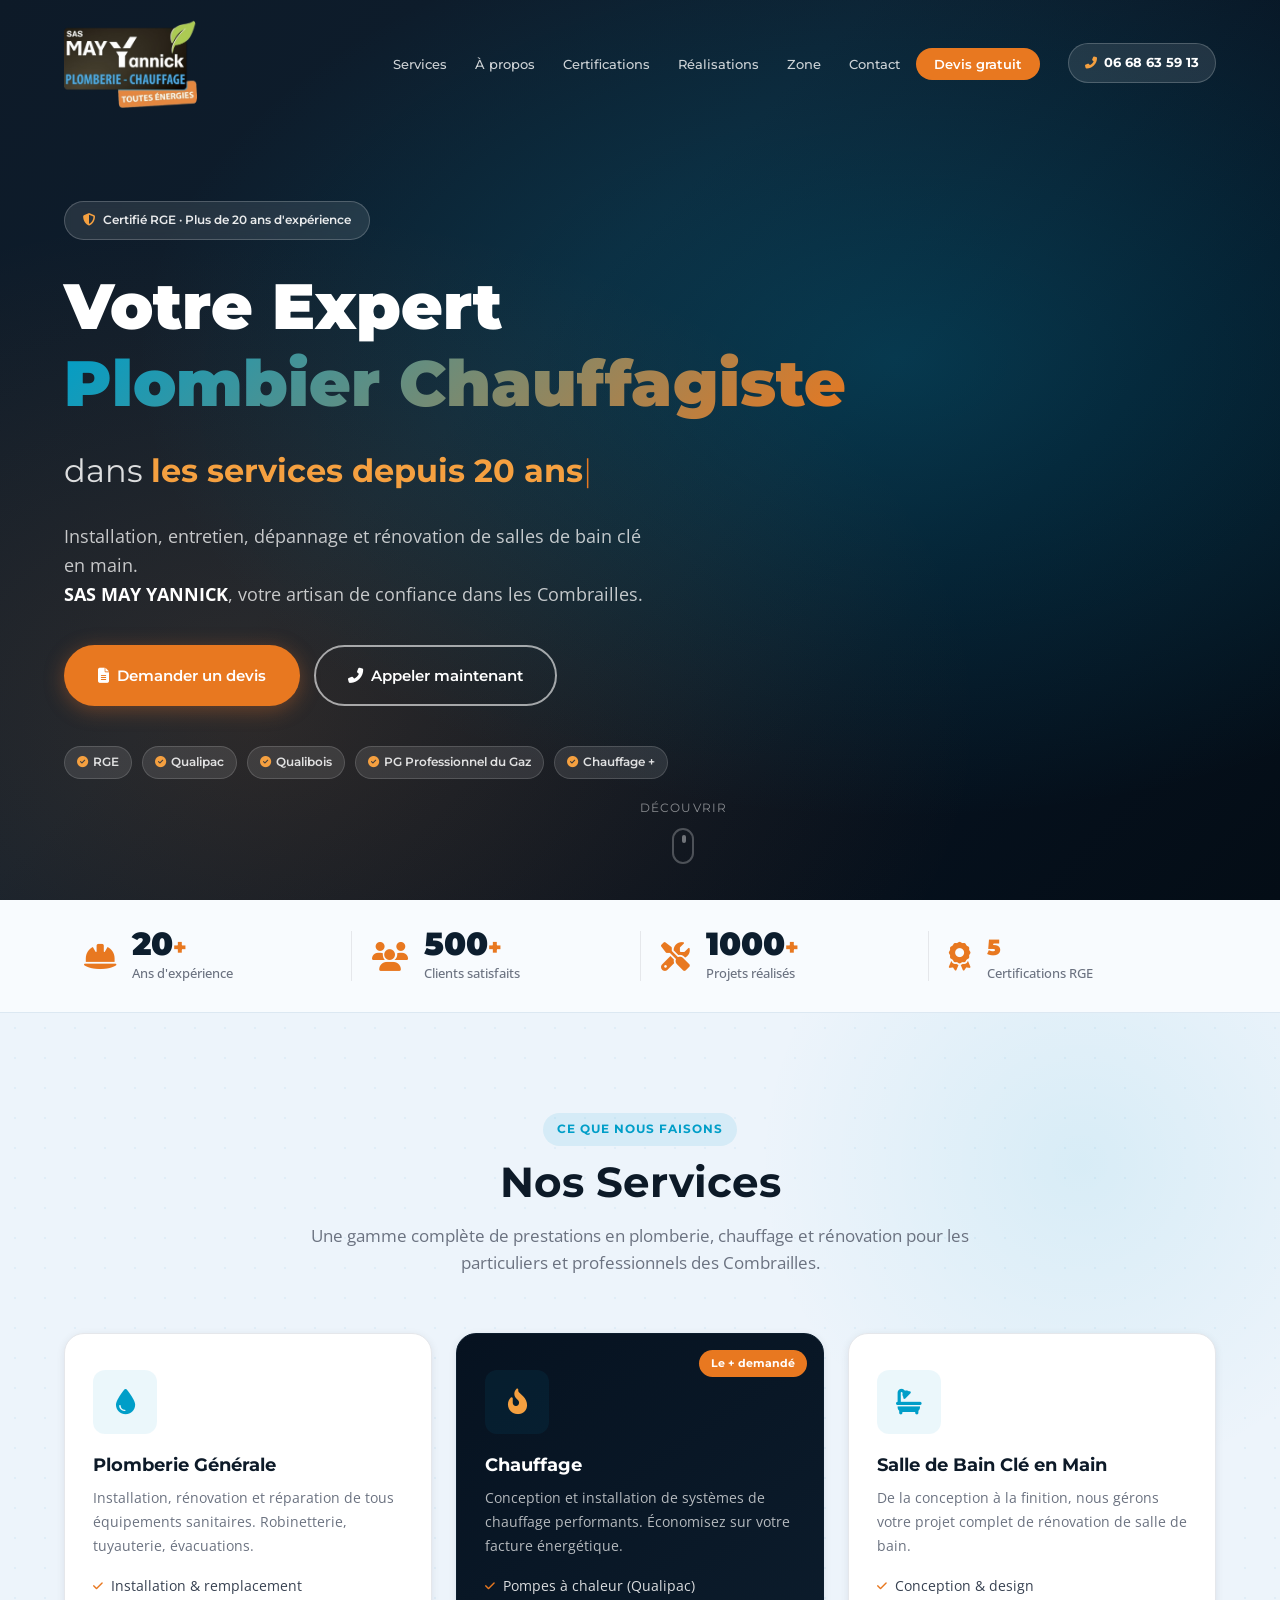
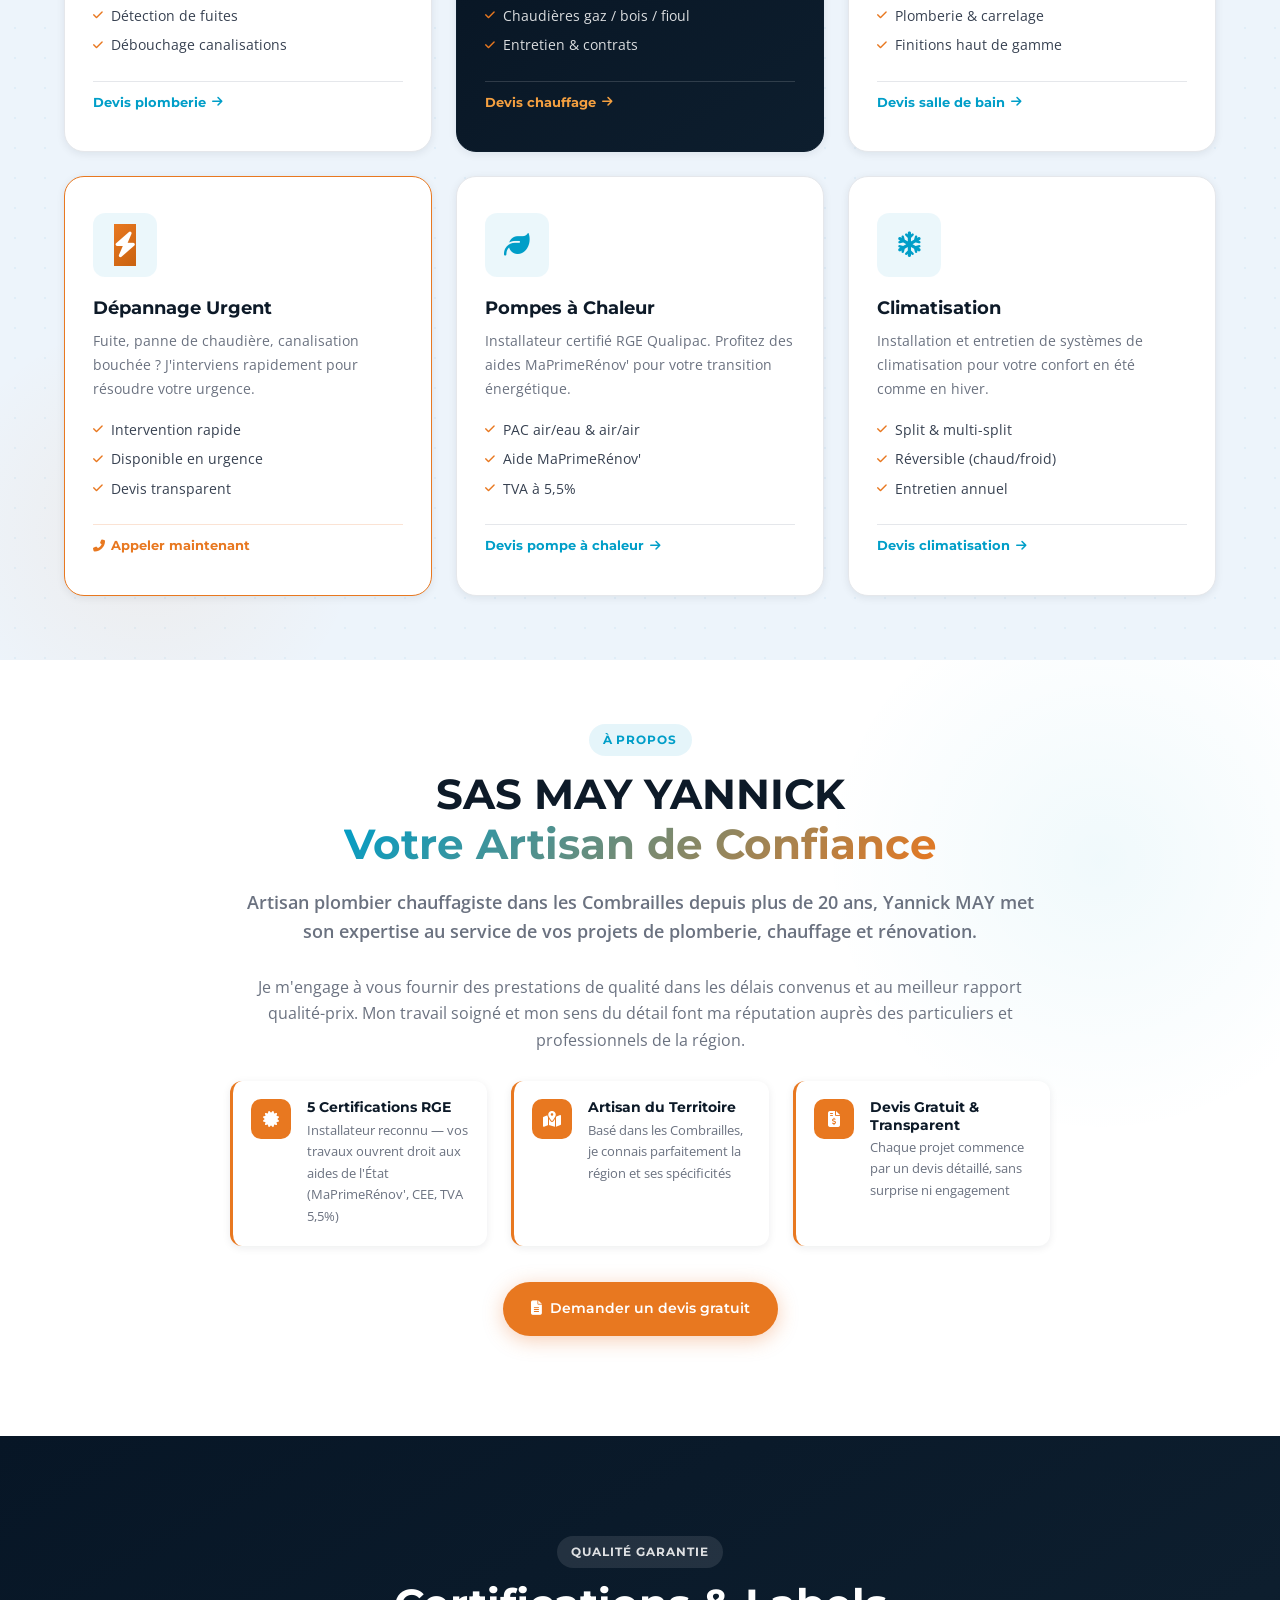
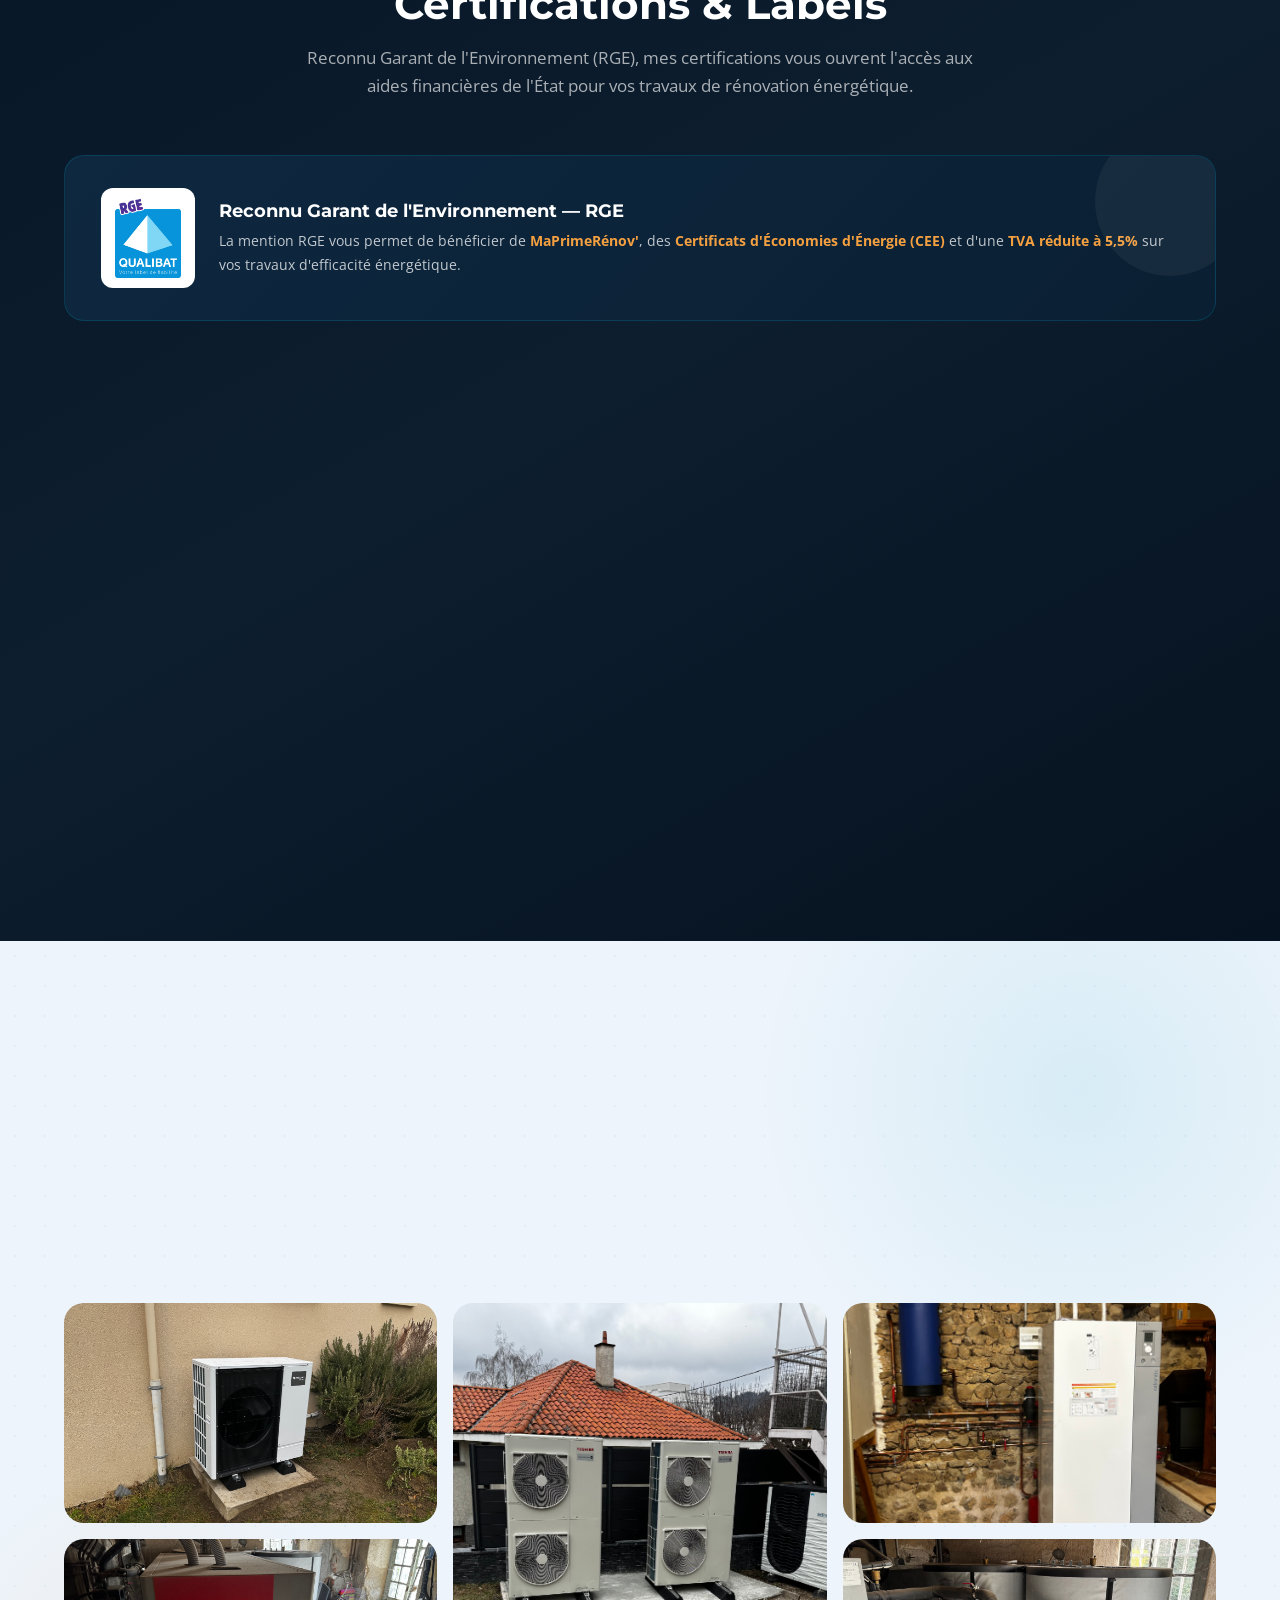
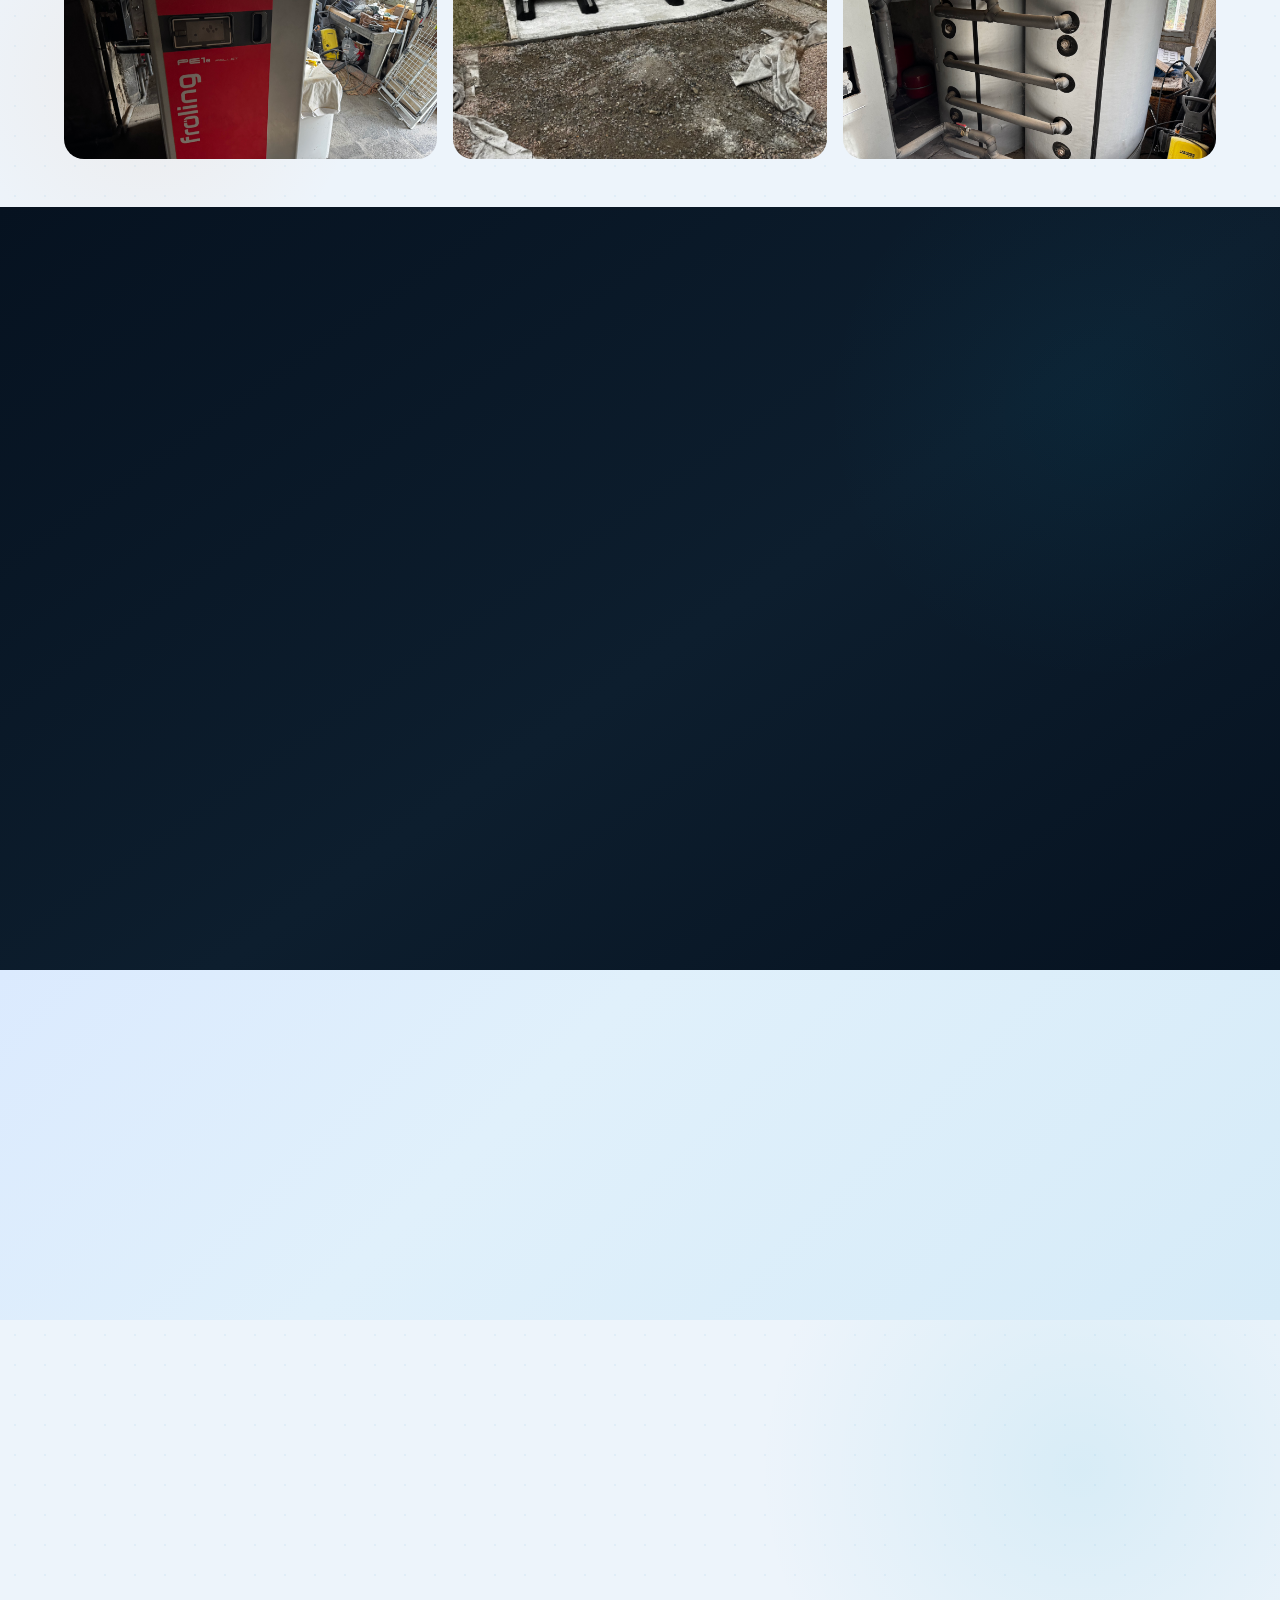
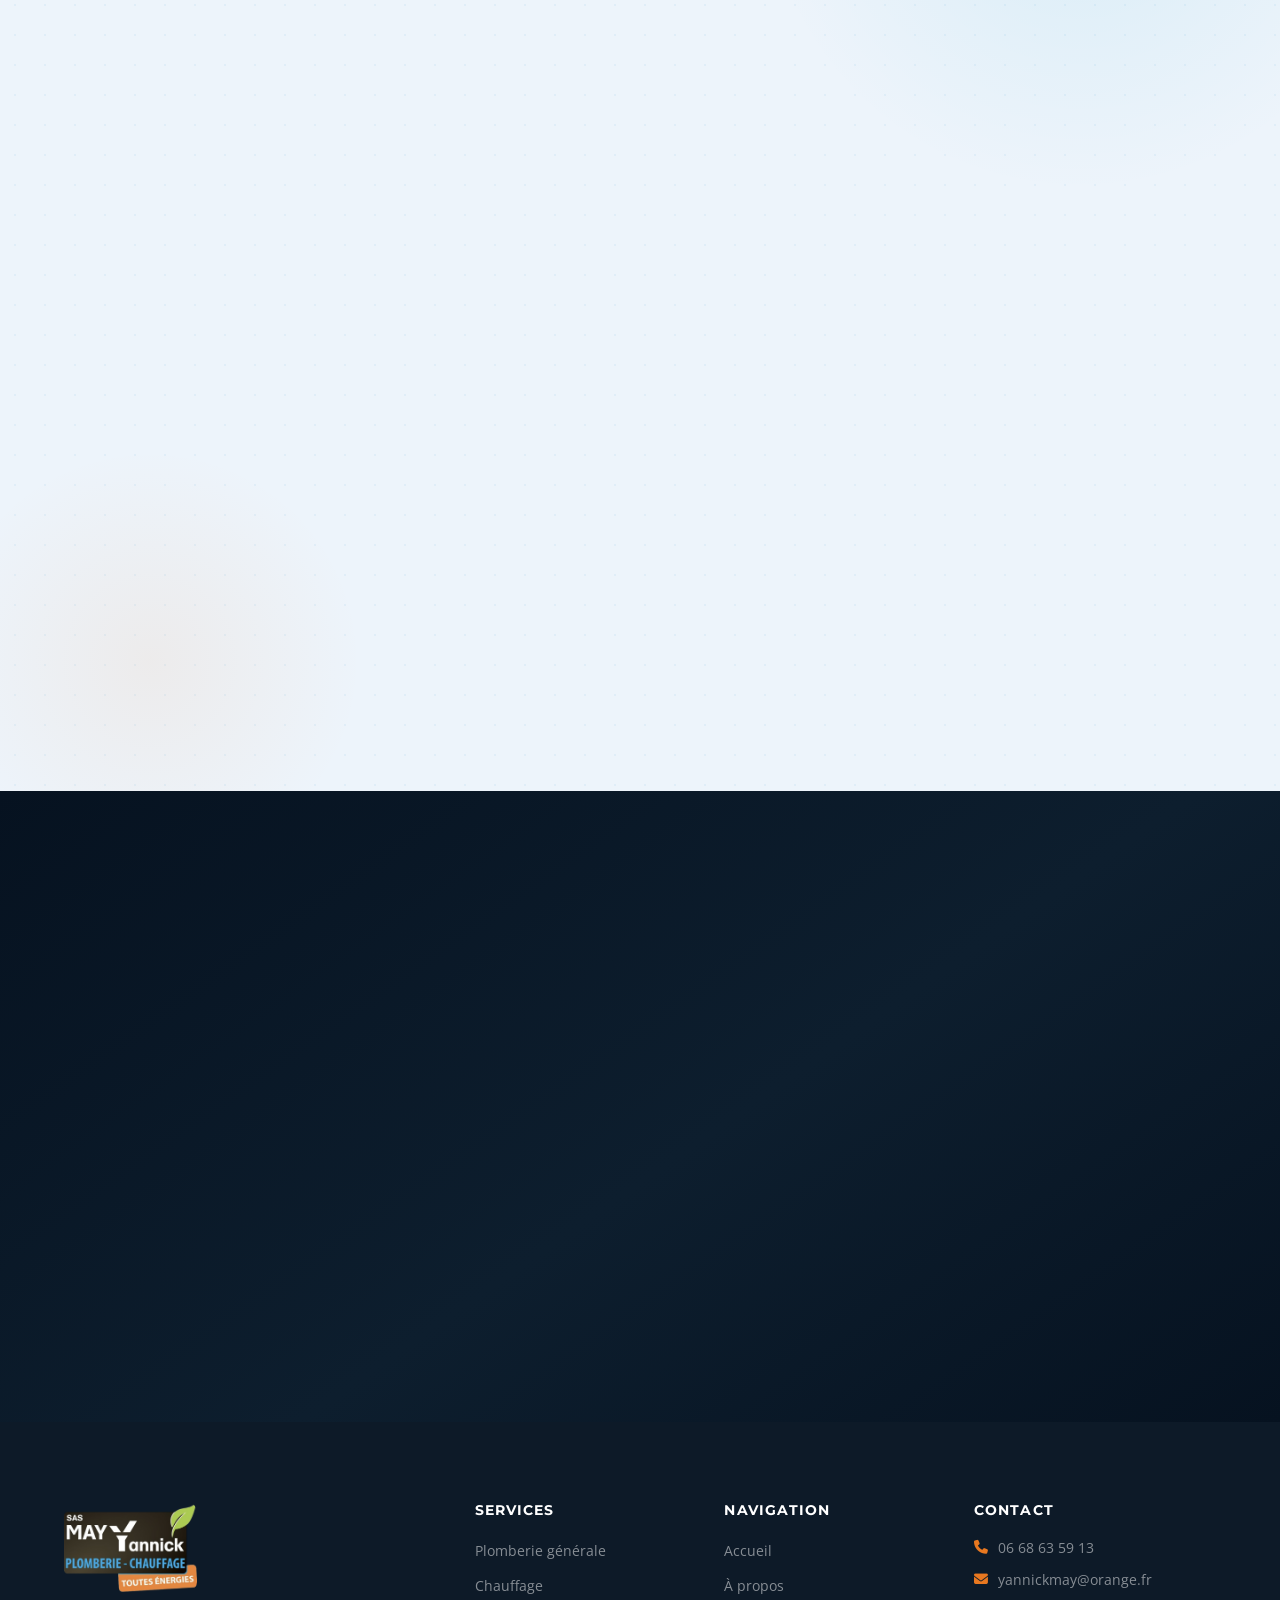
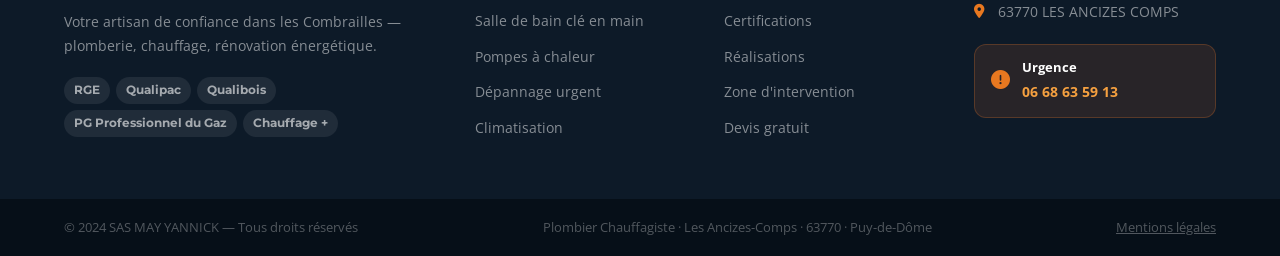
==== commit 9943276b: "fix: préloader mobile - cache-busting ?v=2 + failsafe inline dans index.html Co-Authored-By: Claude " ====
--- a/index.html
+++ b/index.html
@@ -23,6 +23,16 @@
     <div class="preloader-bar"><div class="preloader-fill"></div></div>
   </div>
 </div>
+<script>
+  /* Filet de sécurité inline : cache le préloader même si script.js est ancien/en cache. */
+  (function () {
+    function hide() { var p = document.getElementById('preloader'); if (p) p.classList.add('hidden'); }
+    if (document.readyState === 'loading') {
+      document.addEventListener('DOMContentLoaded', function () { setTimeout(hide, 1200); });
+    } else { setTimeout(hide, 1200); }
+    setTimeout(hide, 3500);
+  })();
+</script>
 
 <!-- ════════════════════════════════ HEADER ═════════════════════════════════ -->
 <header id="header">
@@ -713,7 +723,7 @@
   <button class="lb-nav lb-next" id="lbNext"><i class="fas fa-chevron-right"></i></button>
 </div>
 
-<script src="smy-content.js"></script>
-<script src="script.js"></script>
+<script src="smy-content.js?v=2"></script>
+<script src="script.js?v=2"></script>
 </body>
 </html>
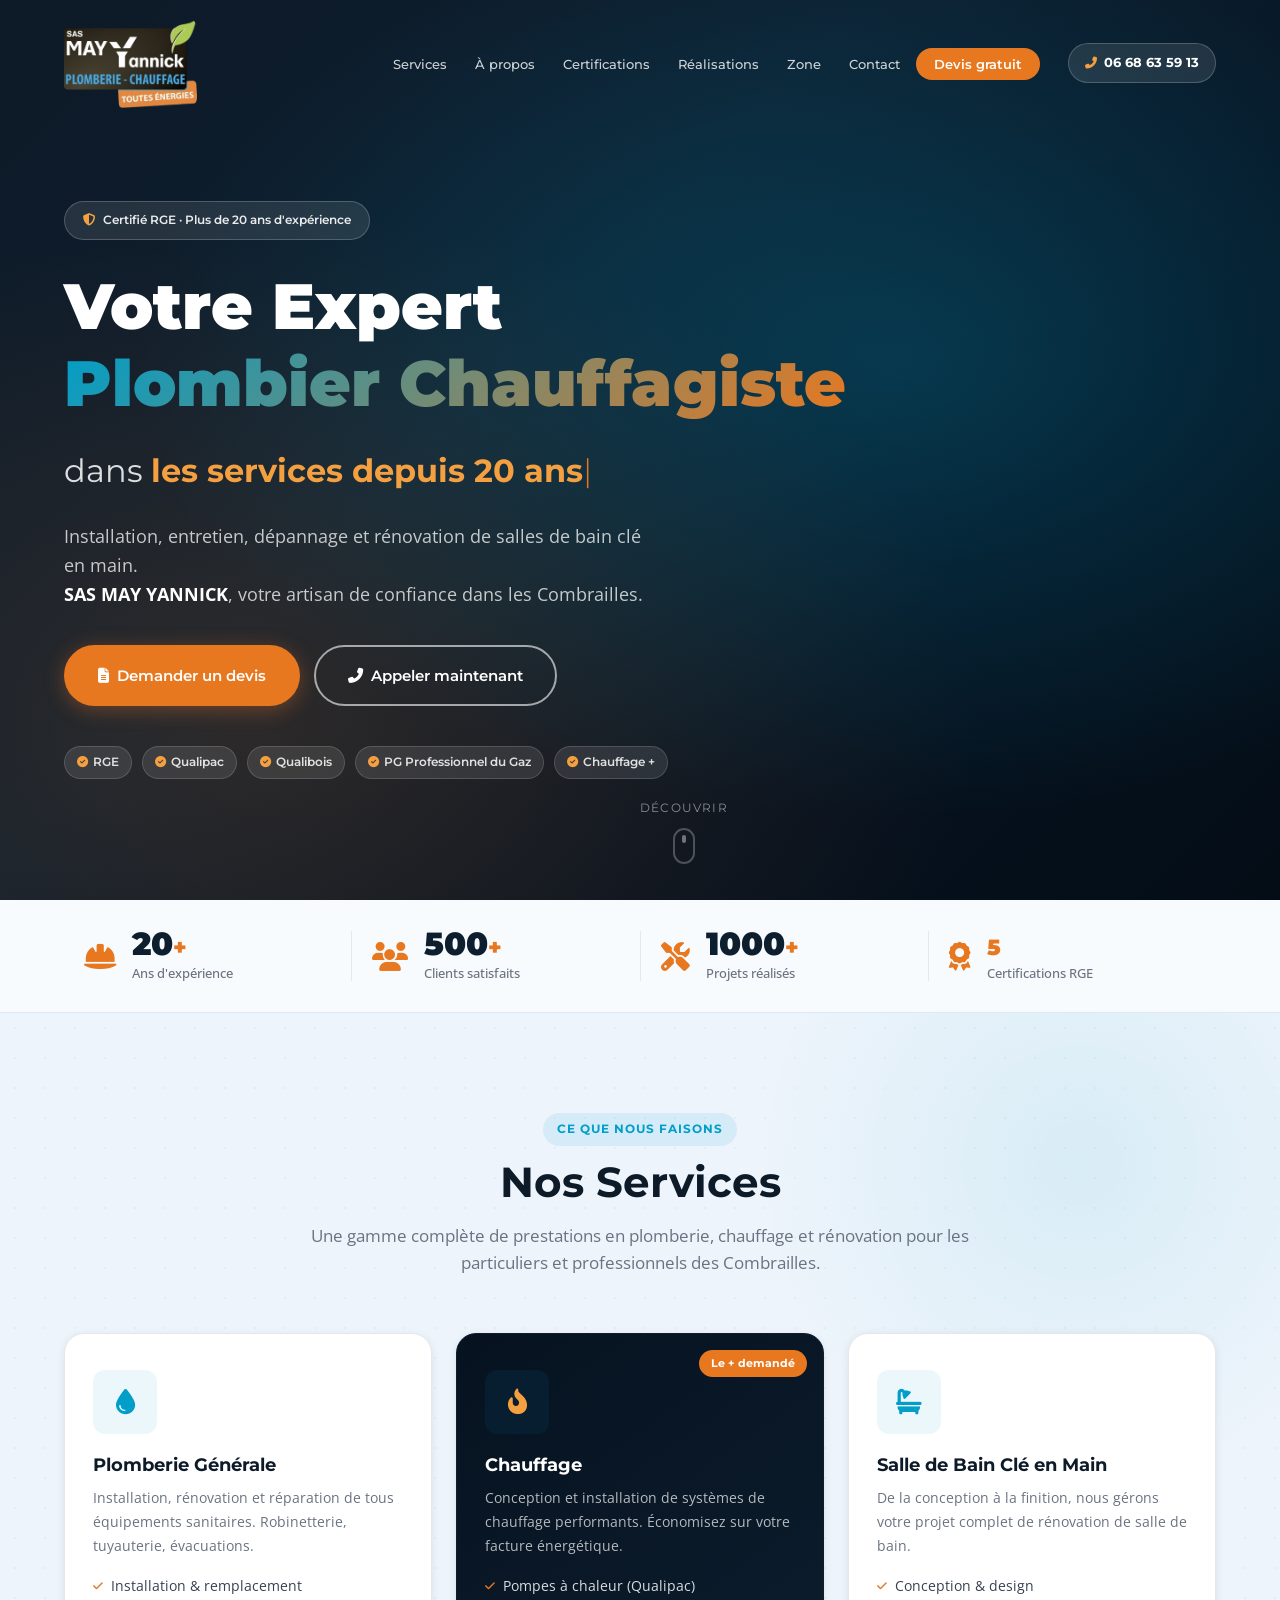
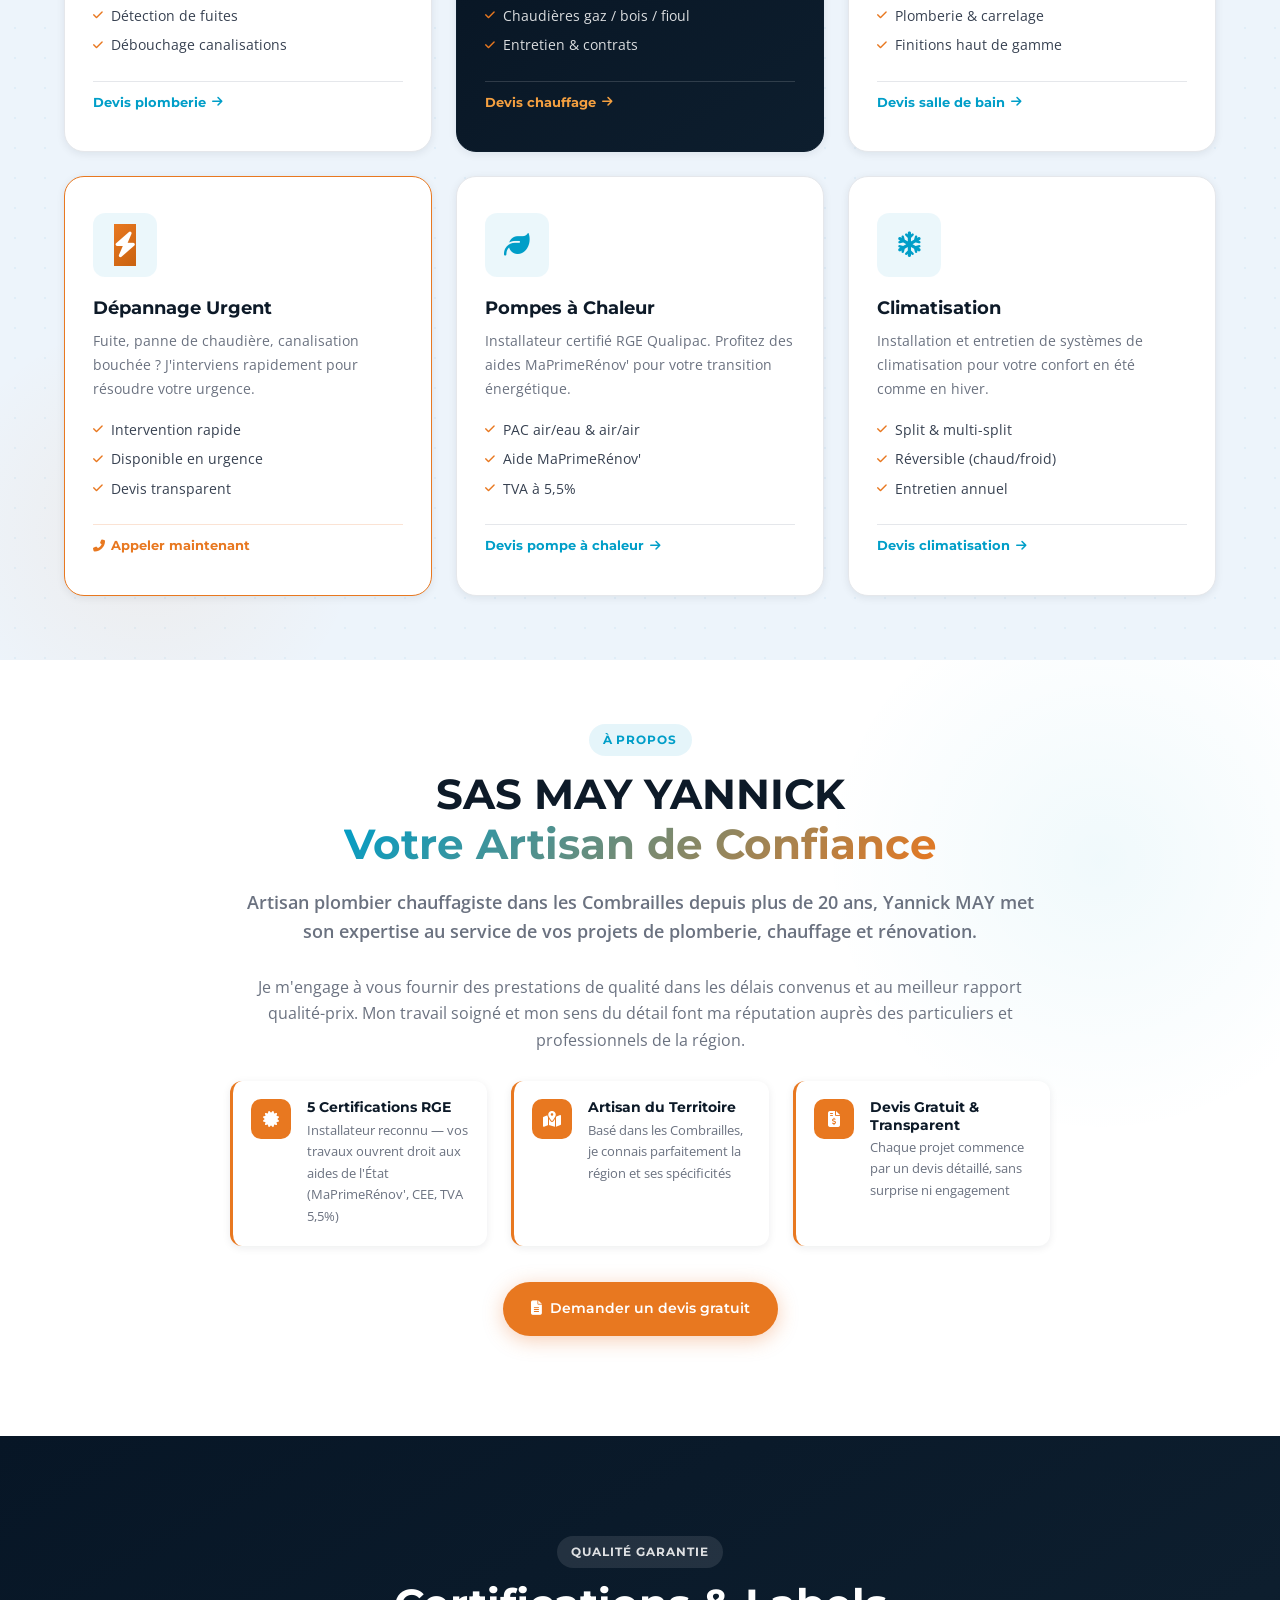
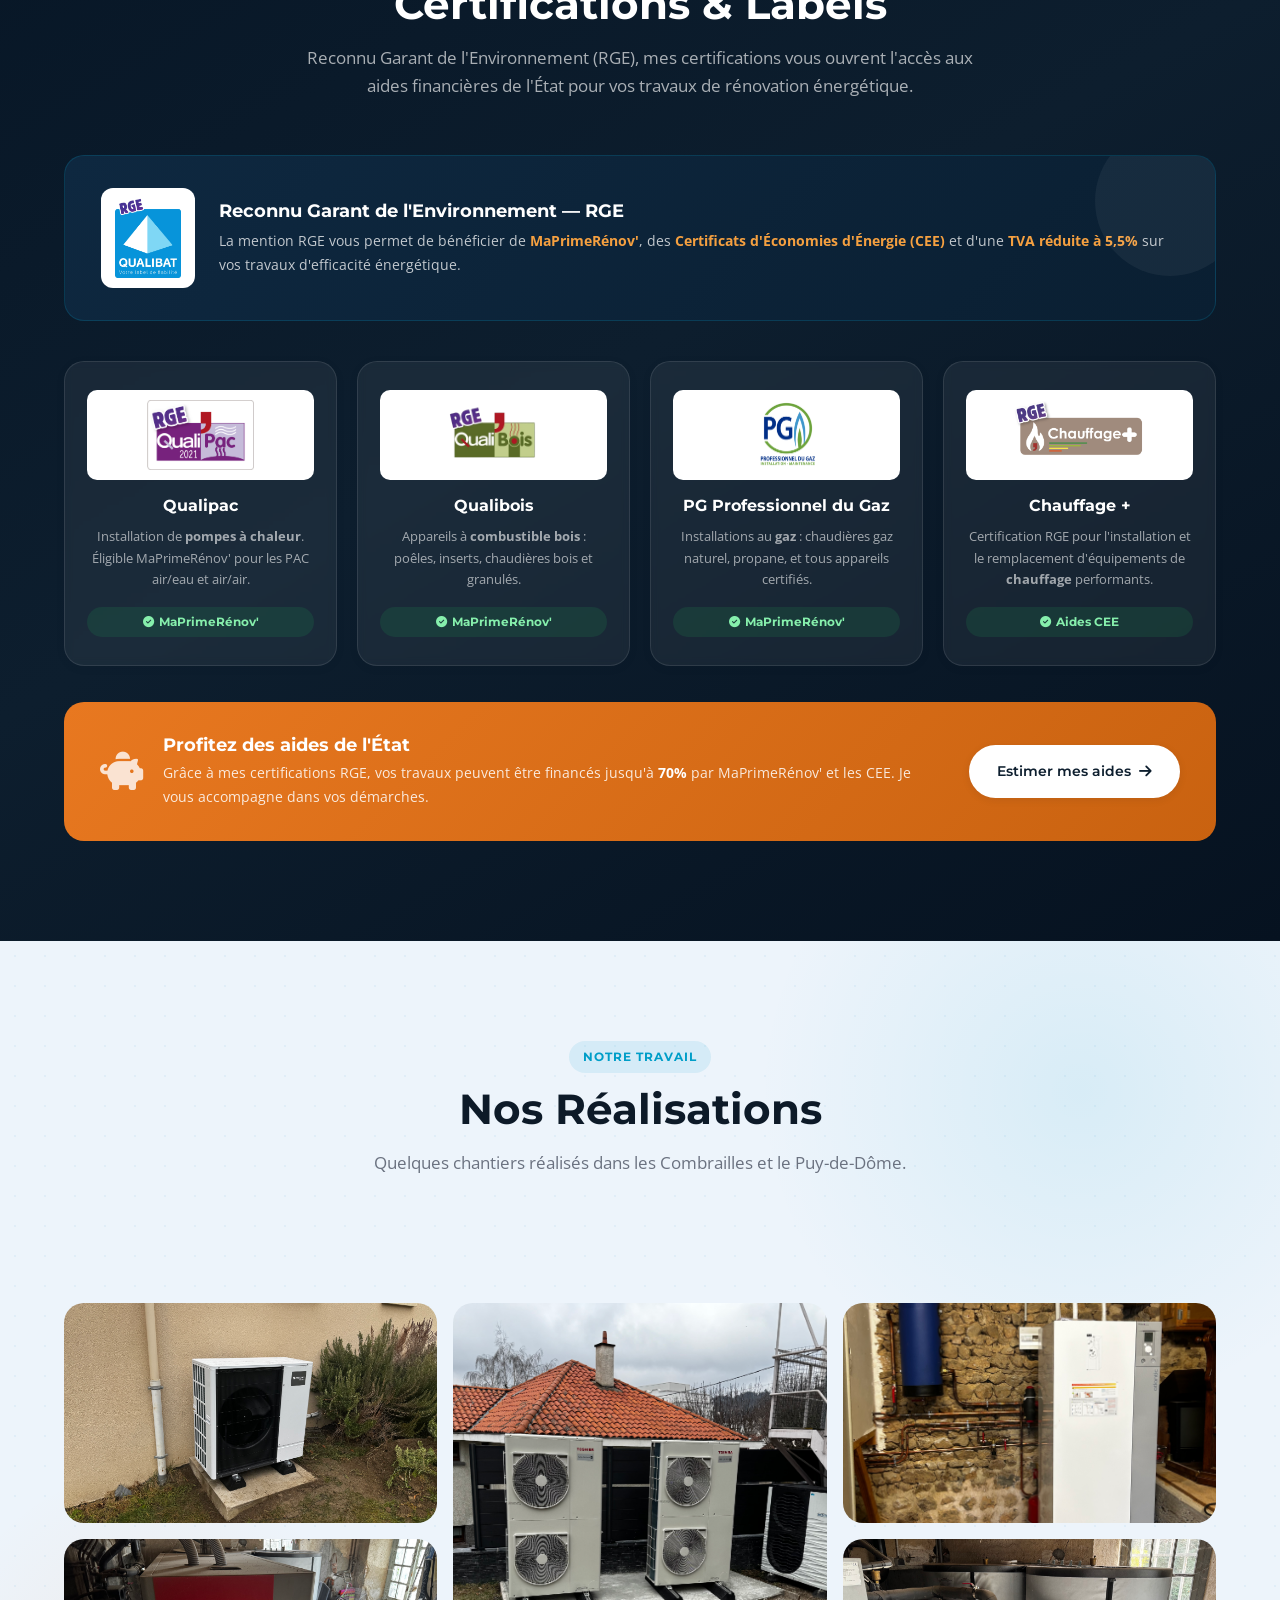
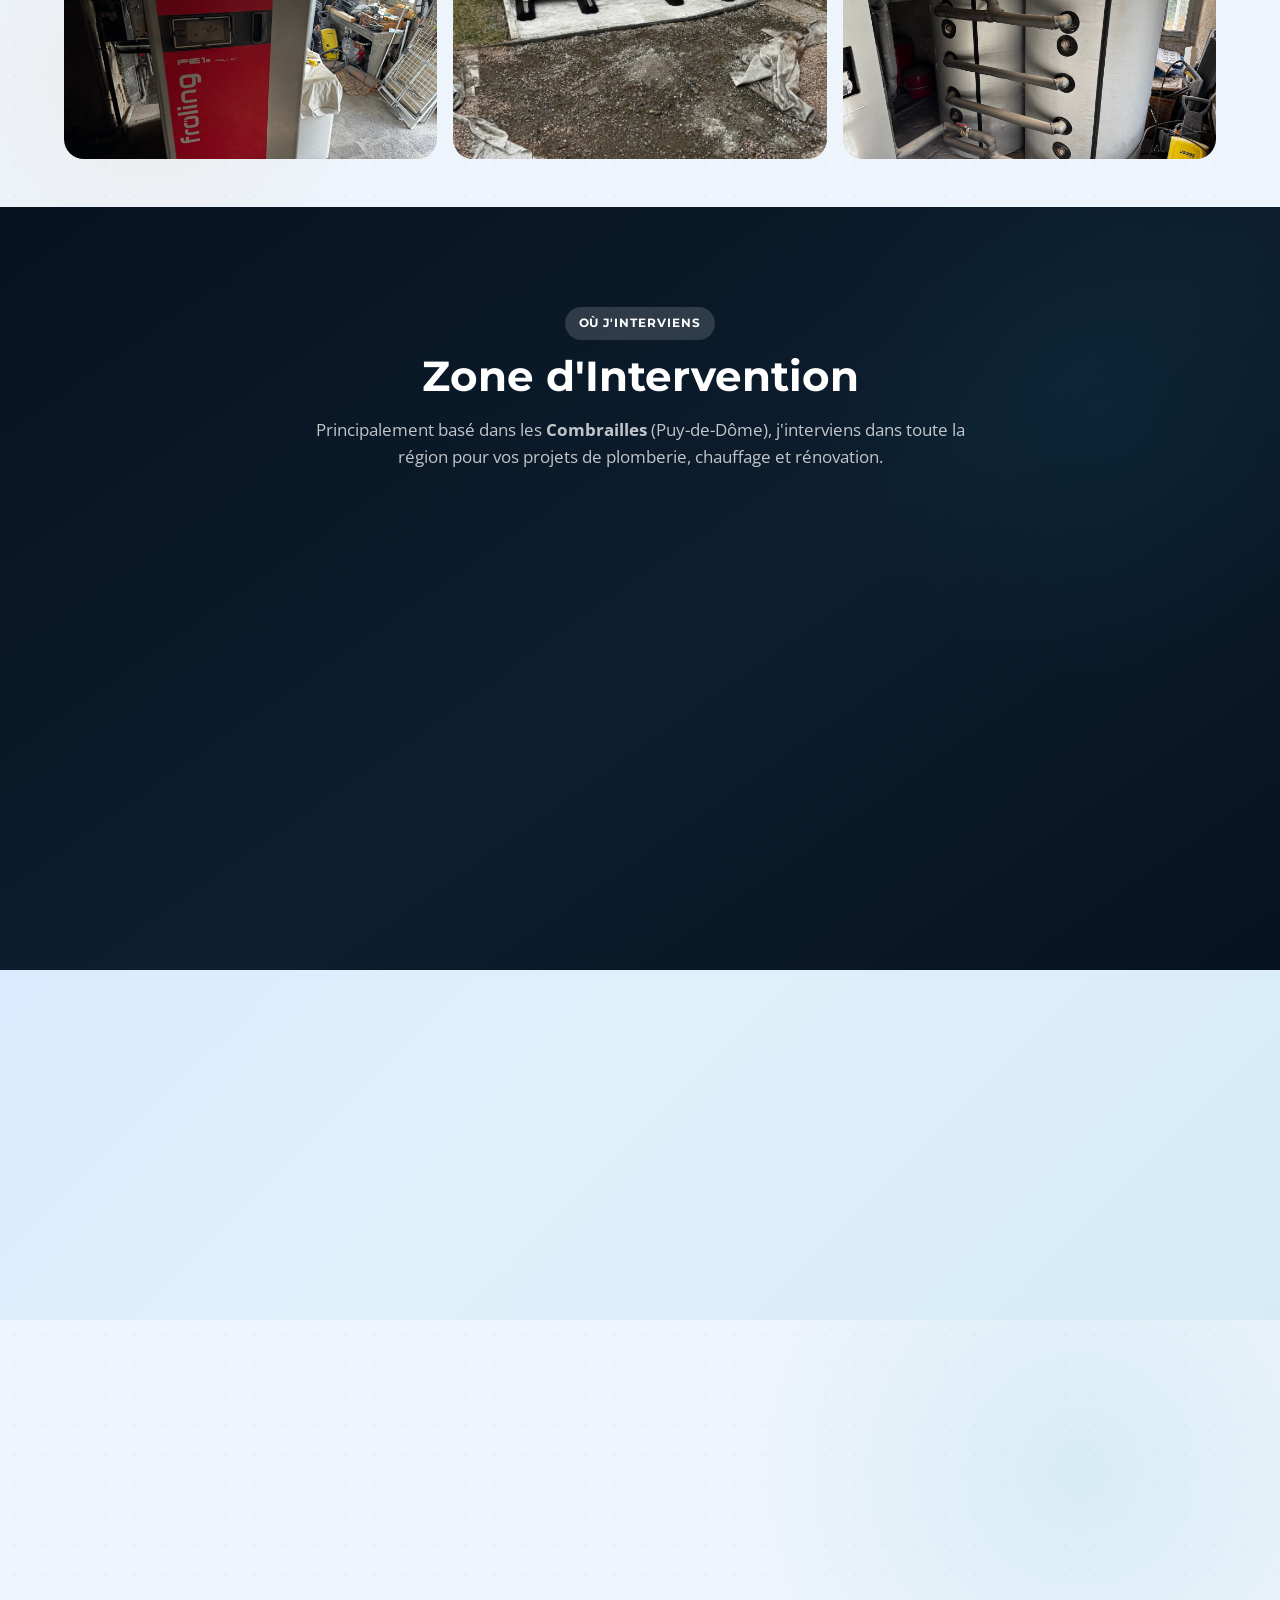
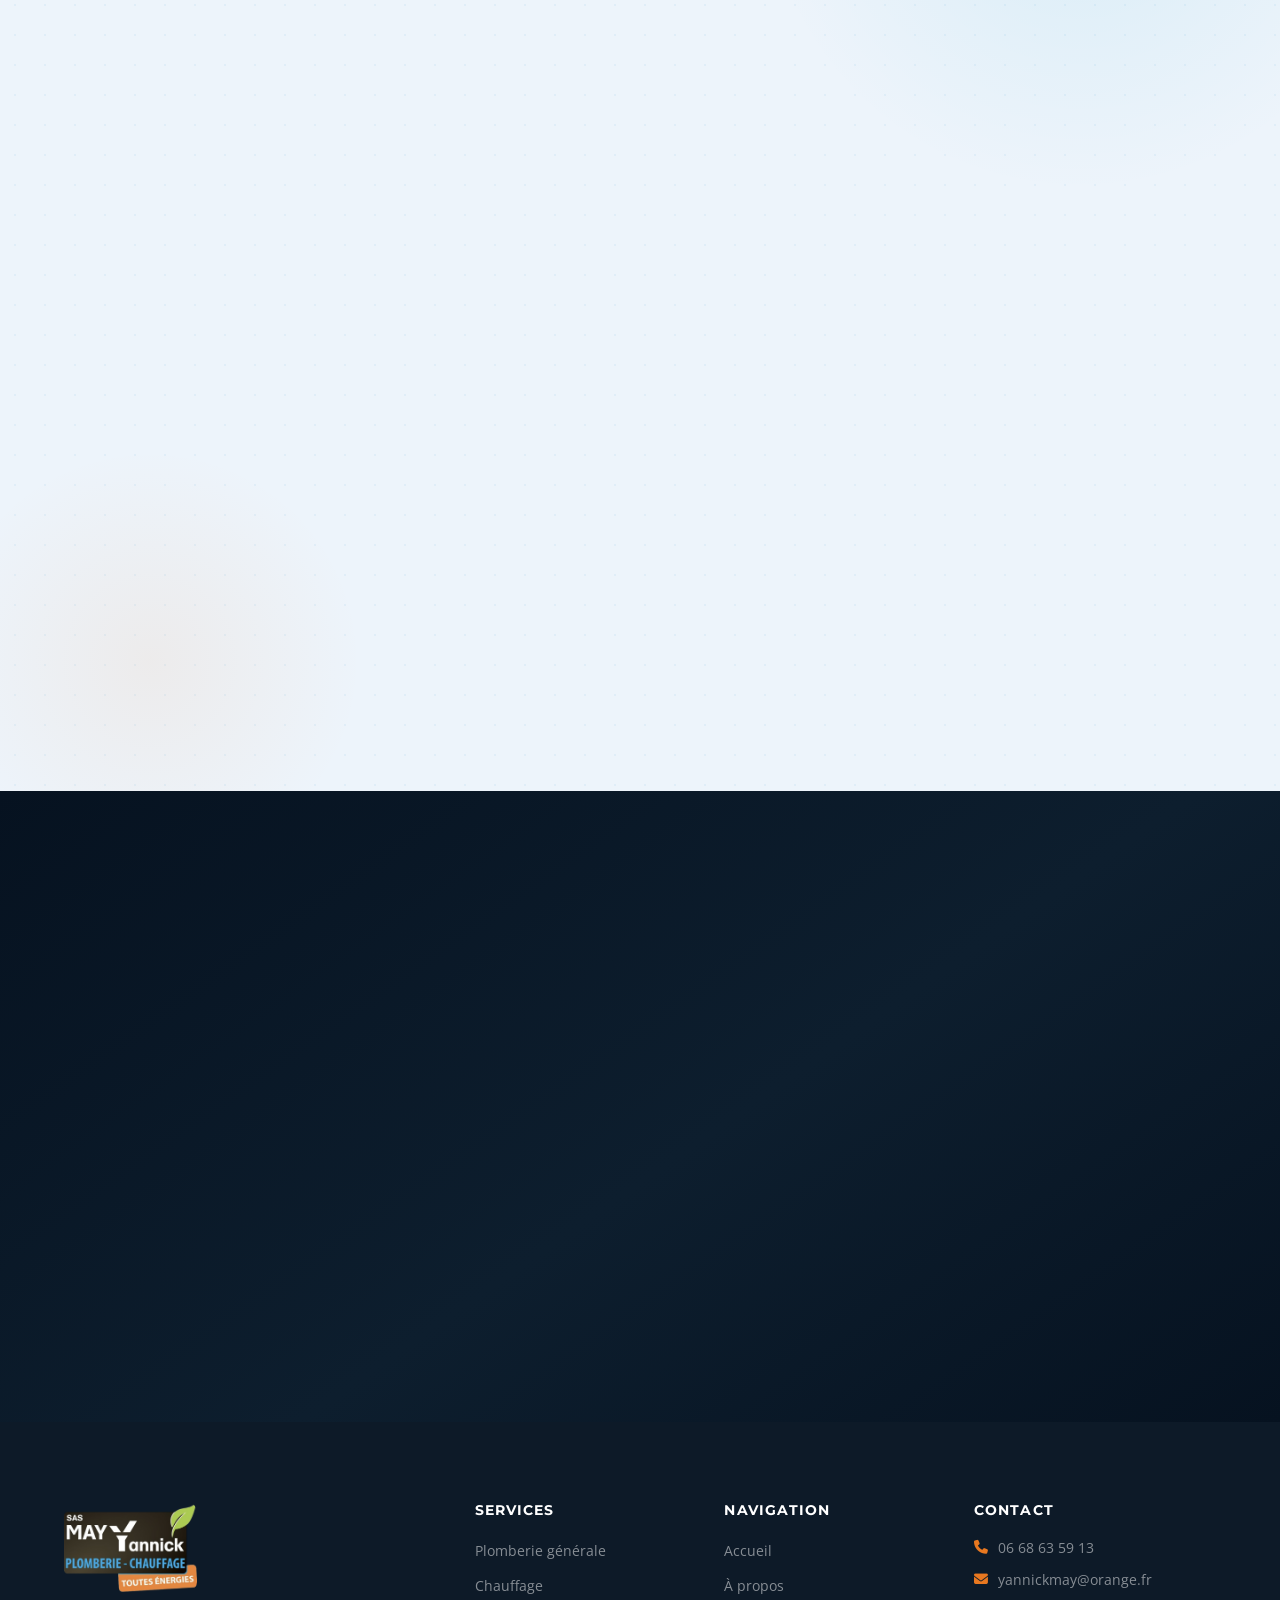
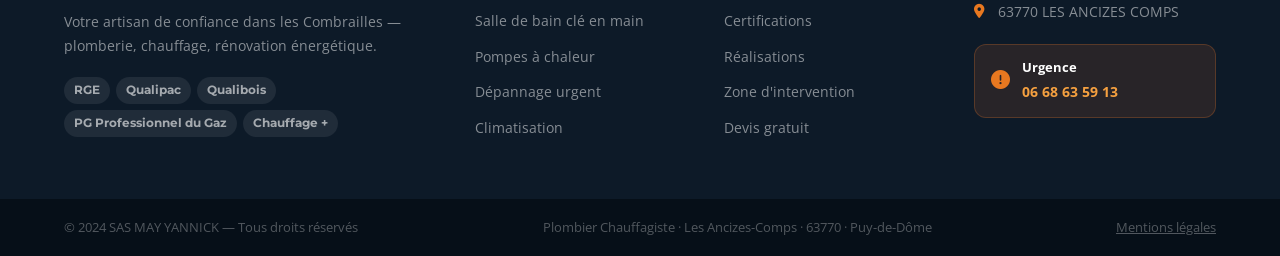
==== commit c8f5eda3: "feat: activation formulaire de devis (clé Web3Forms) + cache-bust script v3 Co-Authored-By: Claude O" ====
--- a/index.html
+++ b/index.html
@@ -724,6 +724,6 @@
 </div>
 
 <script src="smy-content.js?v=2"></script>
-<script src="script.js?v=2"></script>
+<script src="script.js?v=3"></script>
 </body>
 </html>
--- a/style.css
+++ b/style.css
@@ -1612,6 +1612,7 @@
 
 @media (max-width: 900px) {
   .about-grid, .zone-grid, .devis-grid { grid-template-columns: 1fr; gap: 40px; }
+  .zone .zone-cards { grid-template-columns: 1fr; gap: 16px; }
   .about-photo { height: 320px; }
   .zone-visual { display: none; }
   .contact-grid { grid-template-columns: repeat(2, 1fr); }
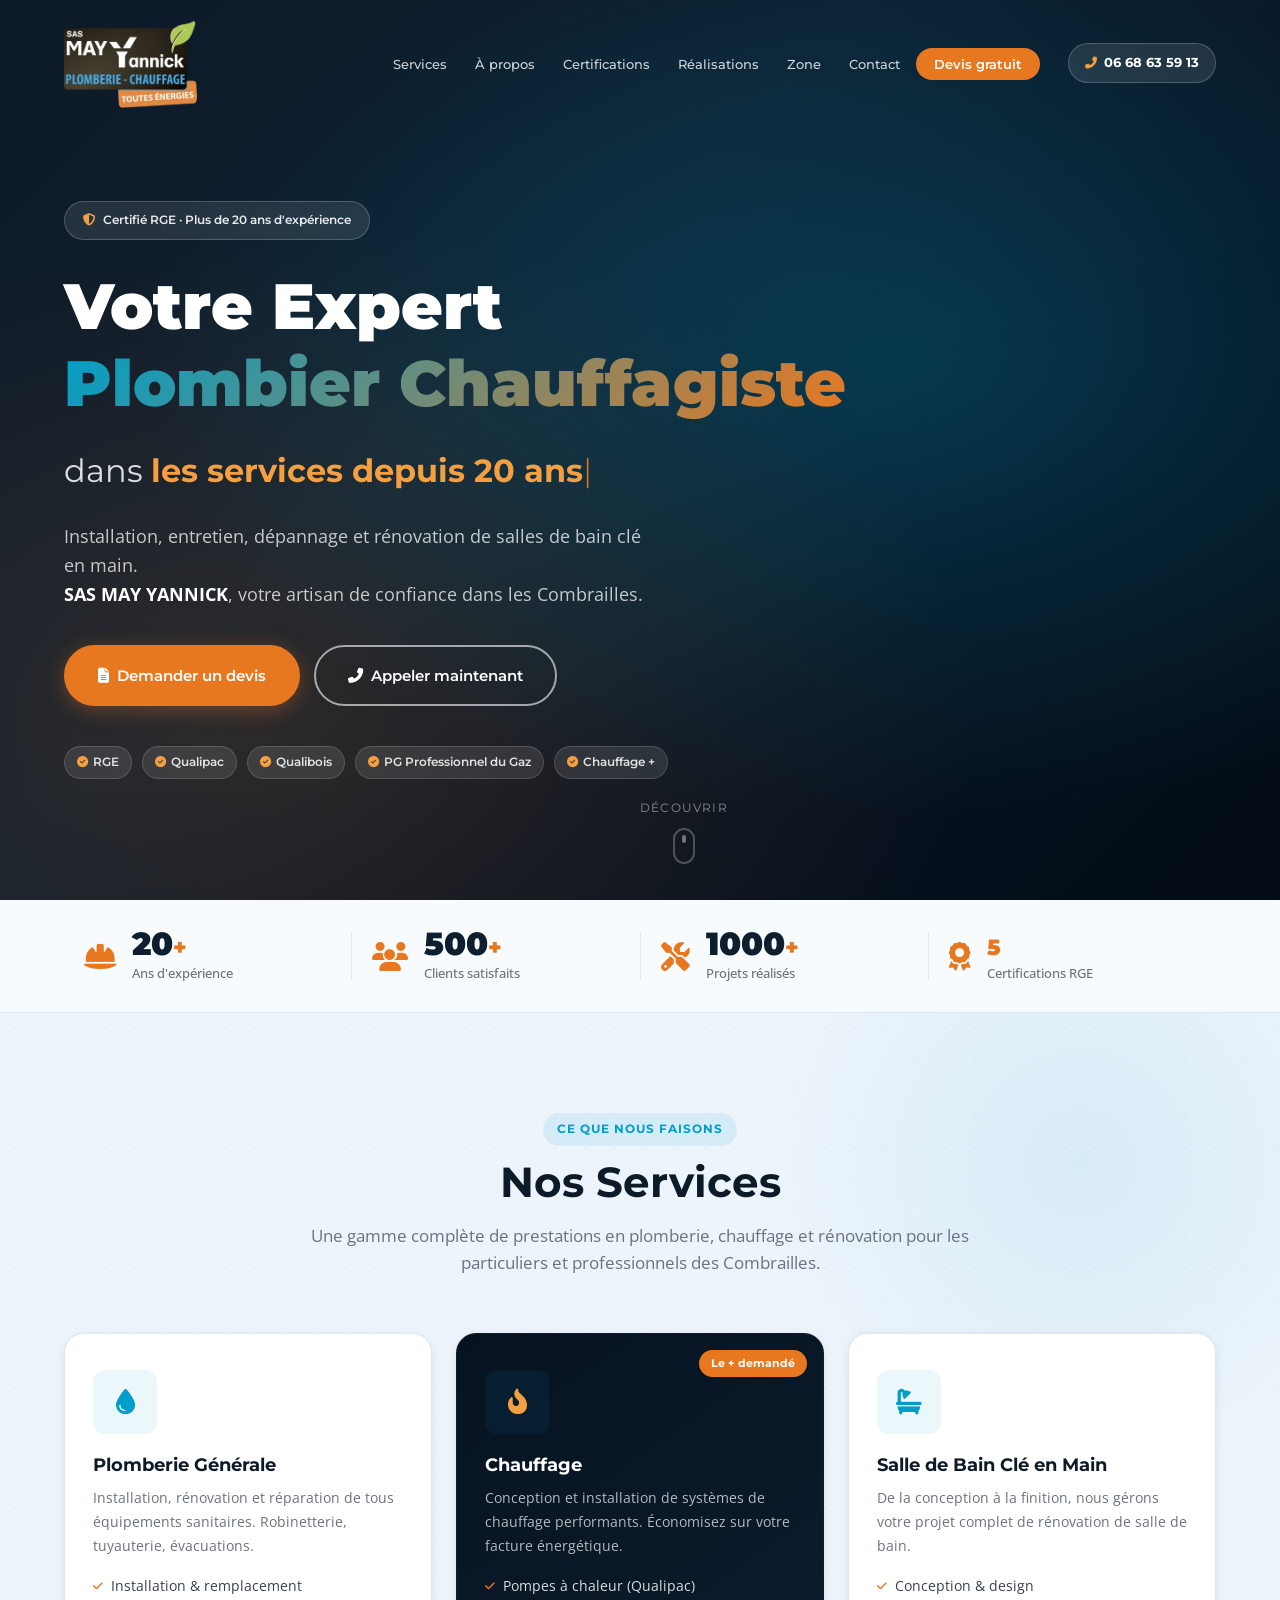
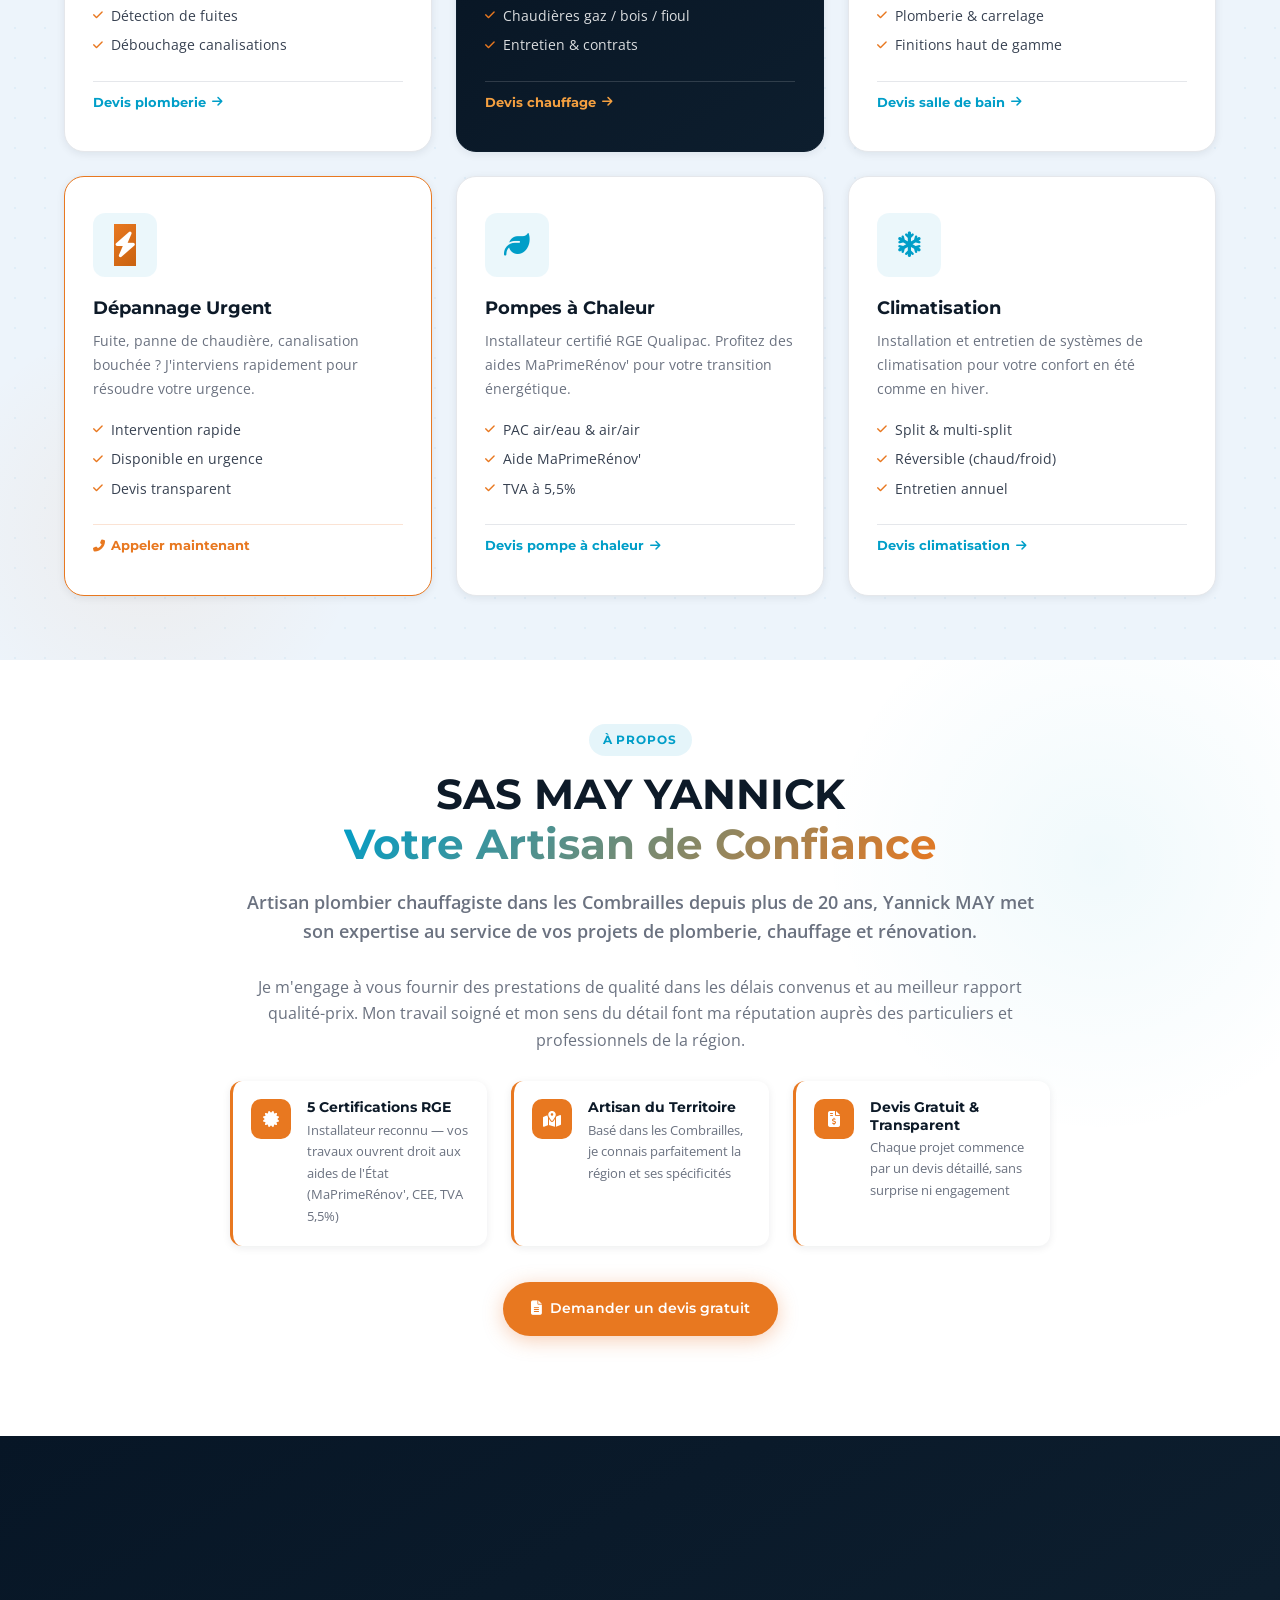
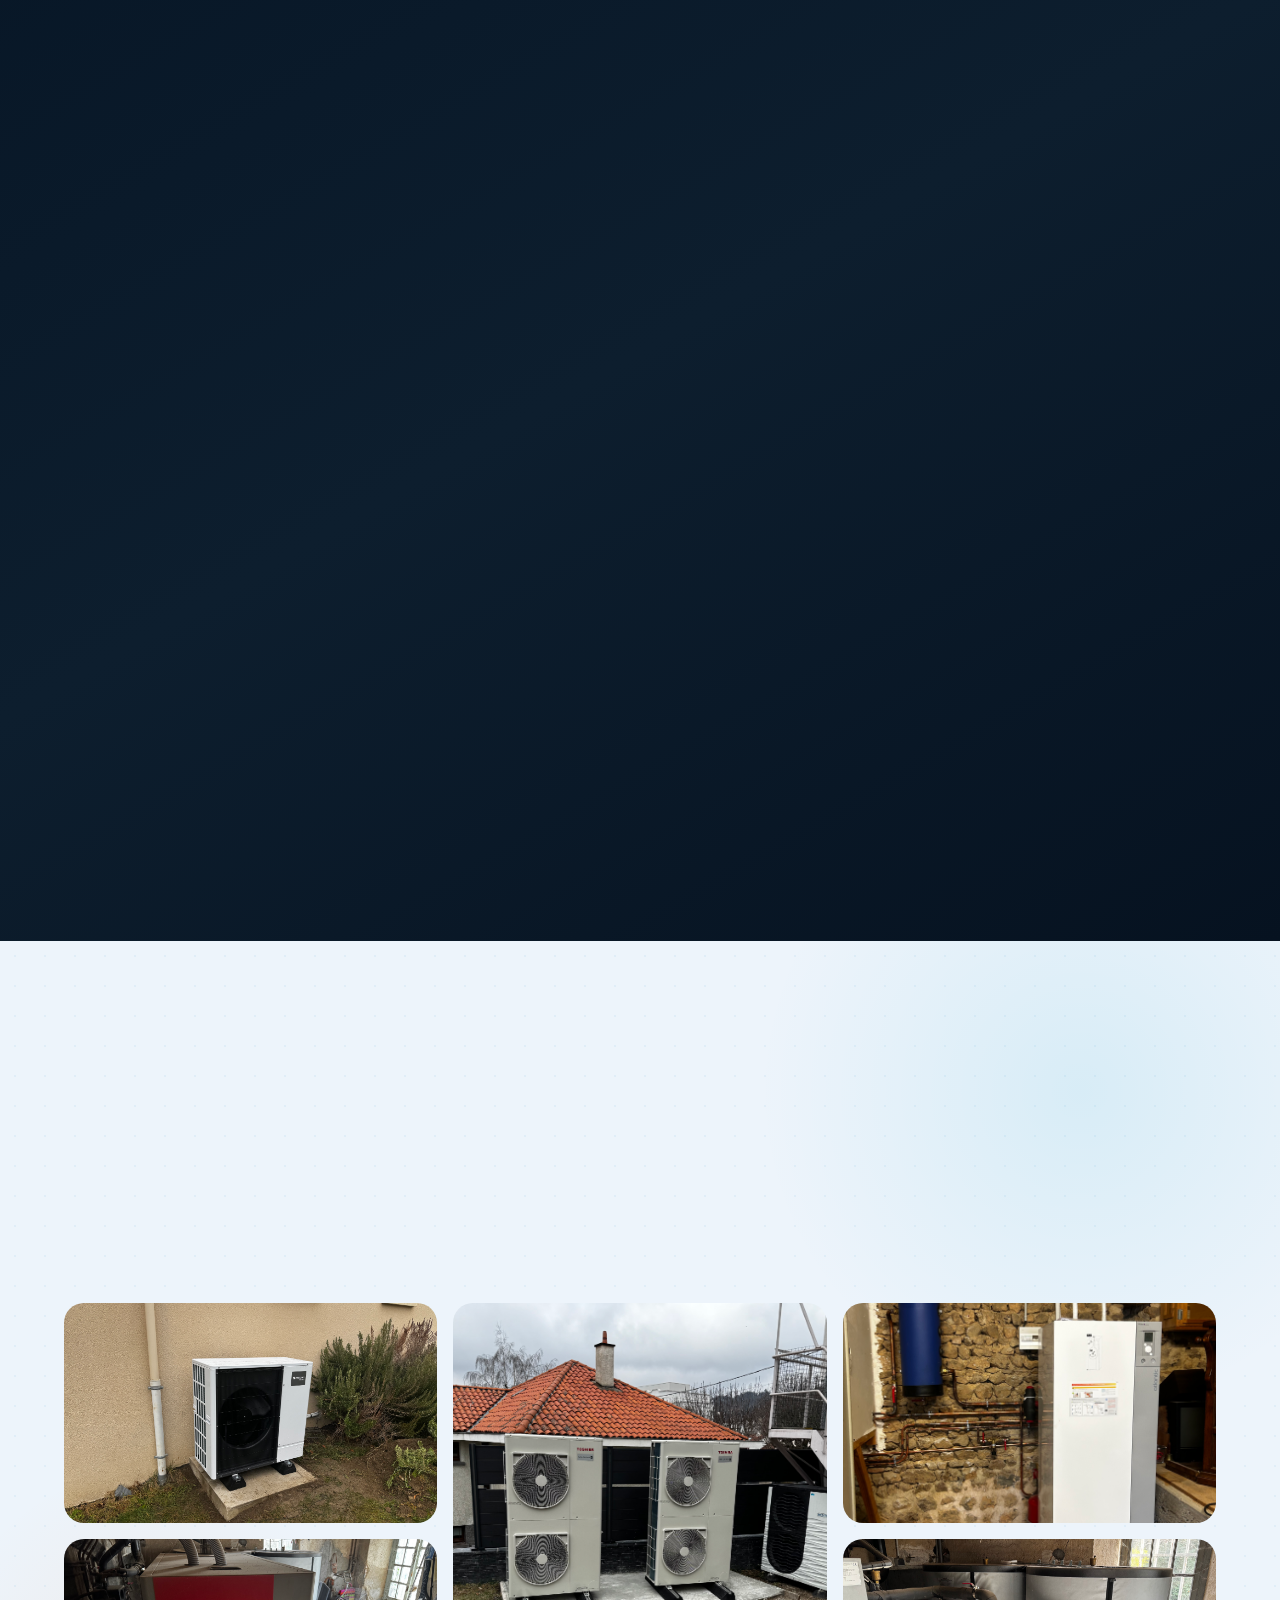
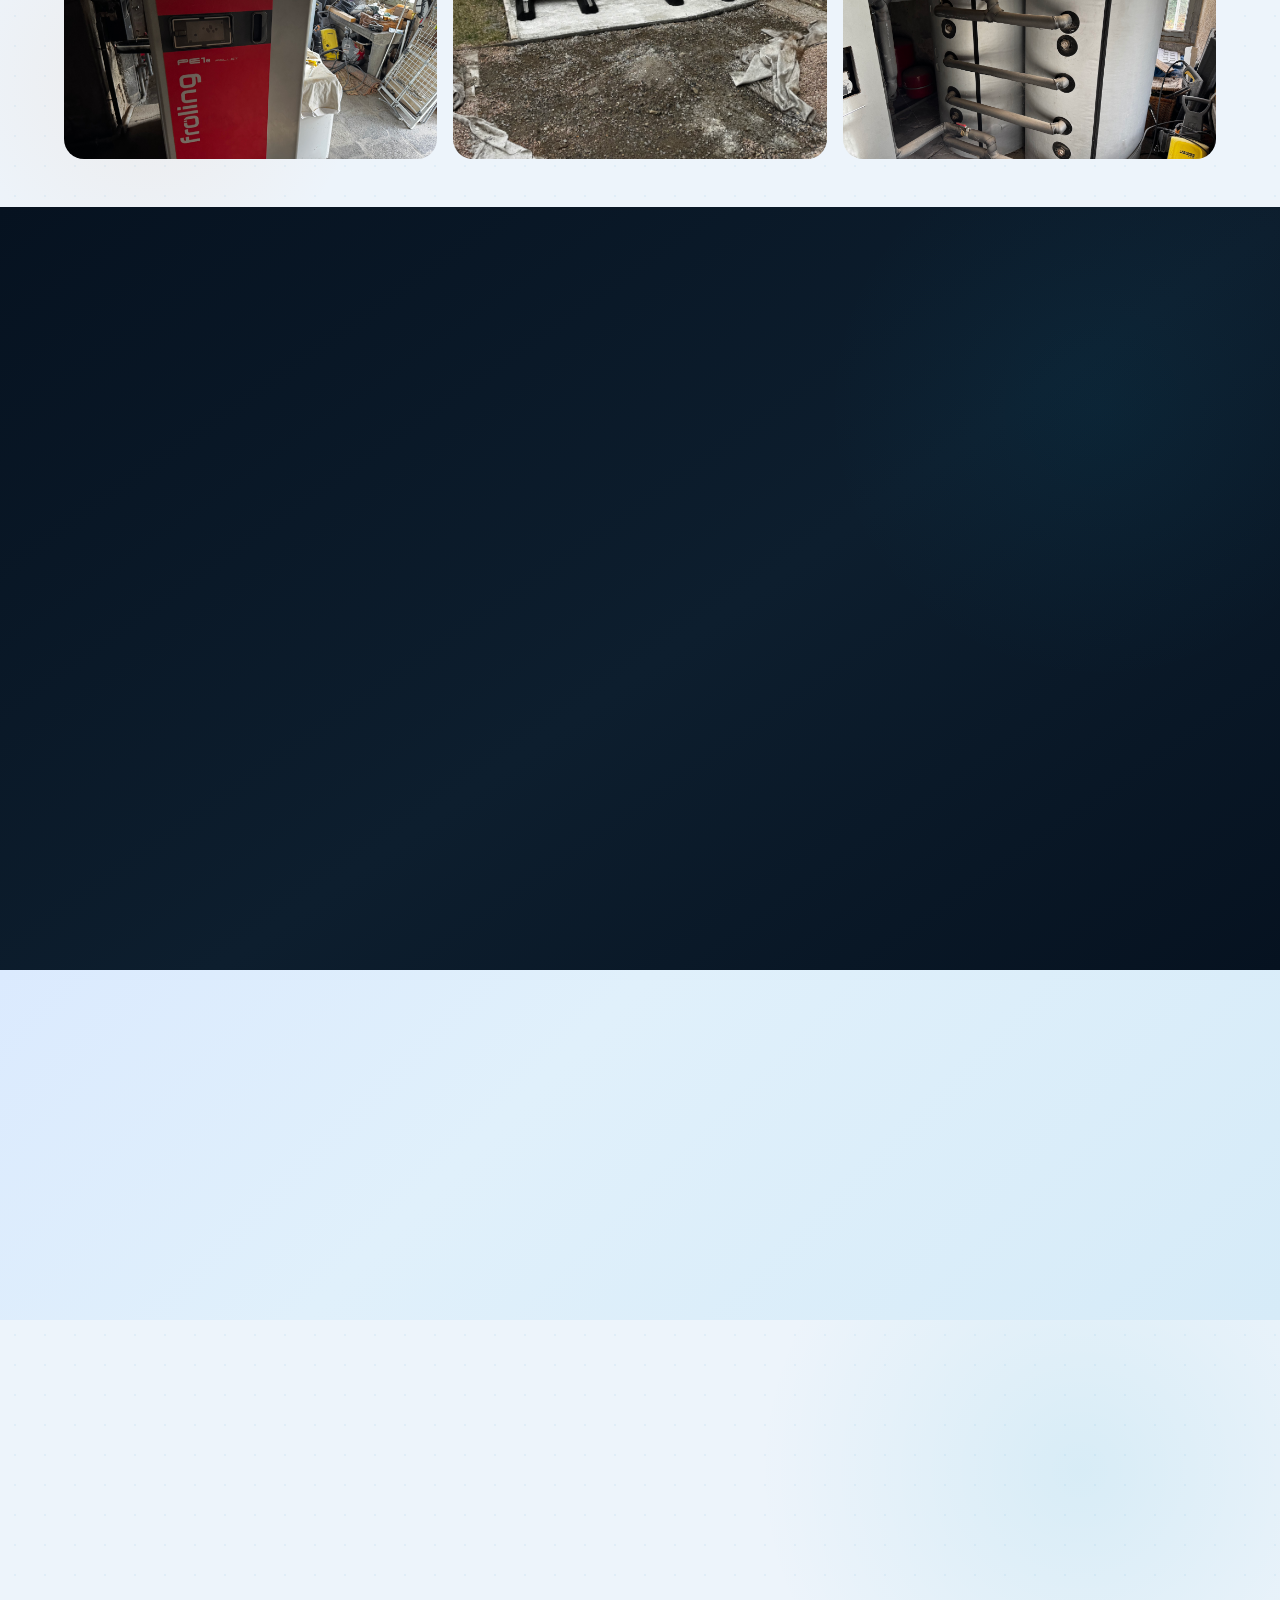
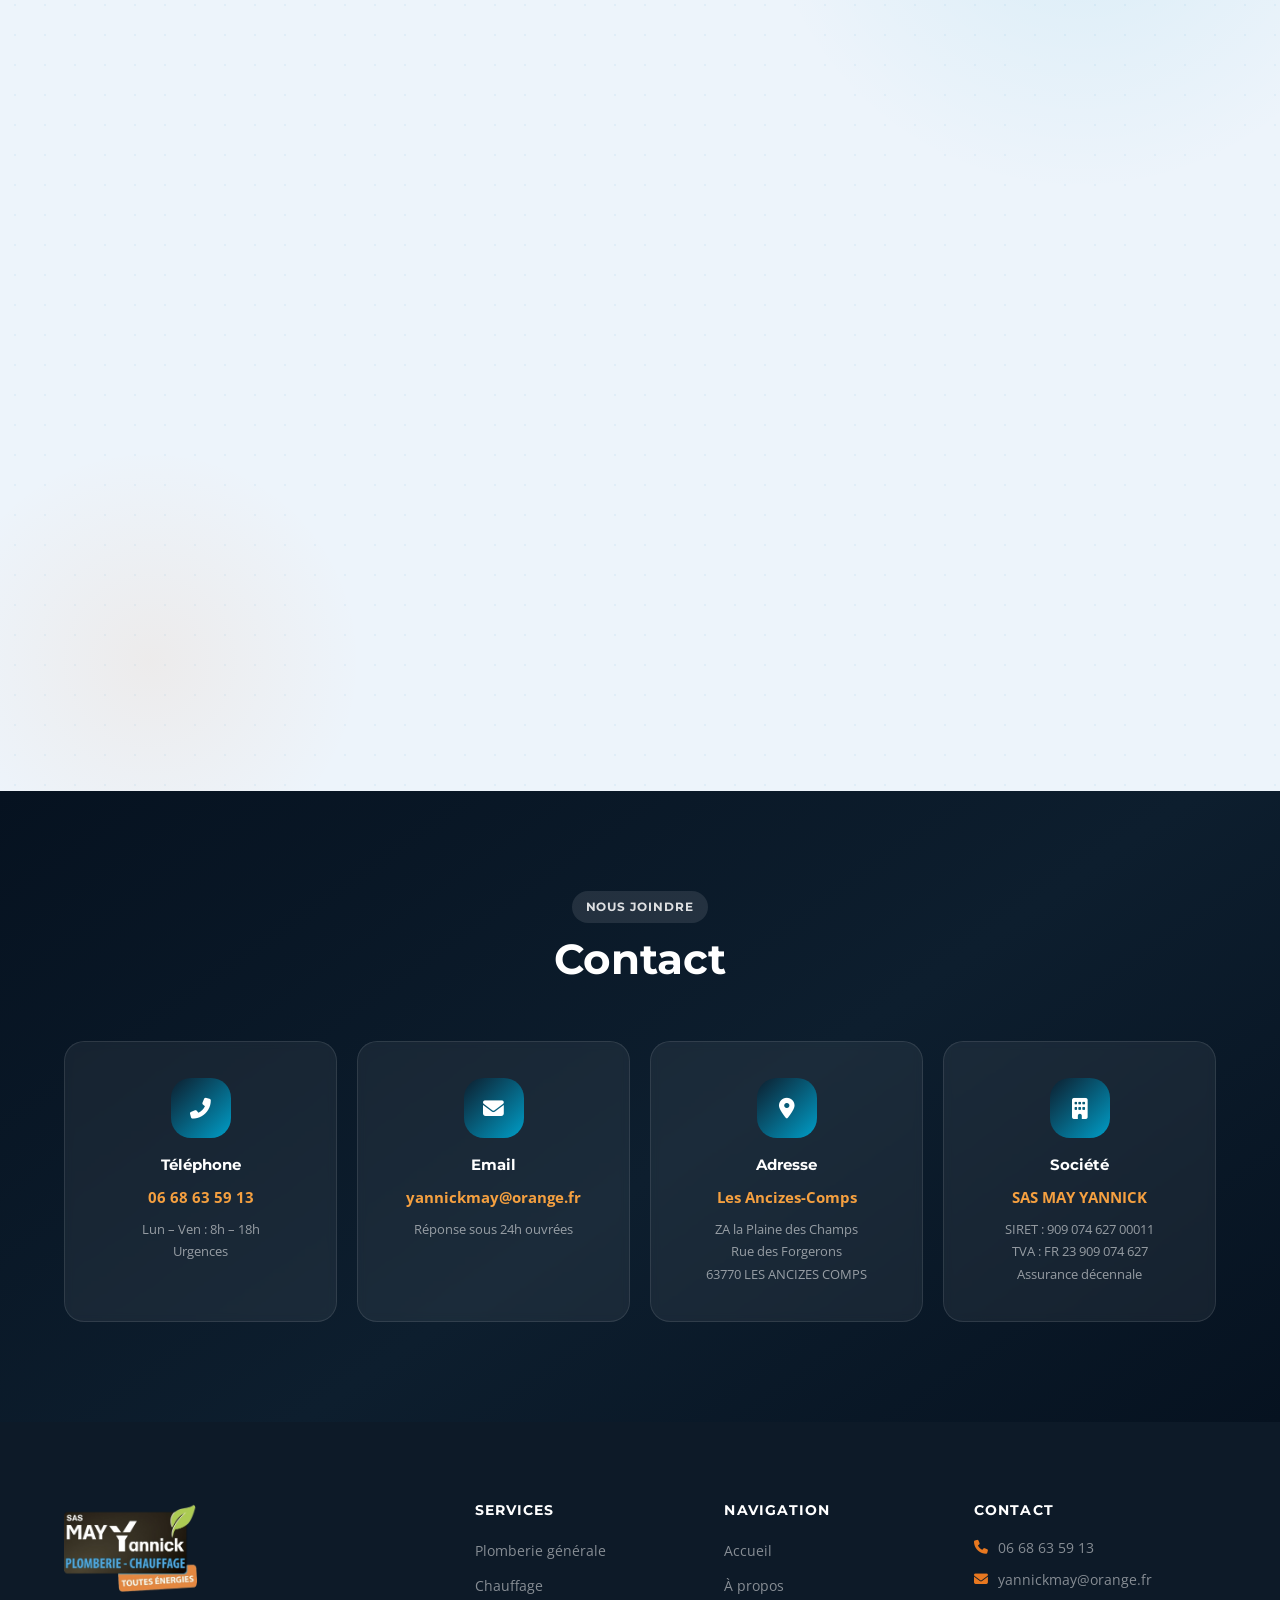
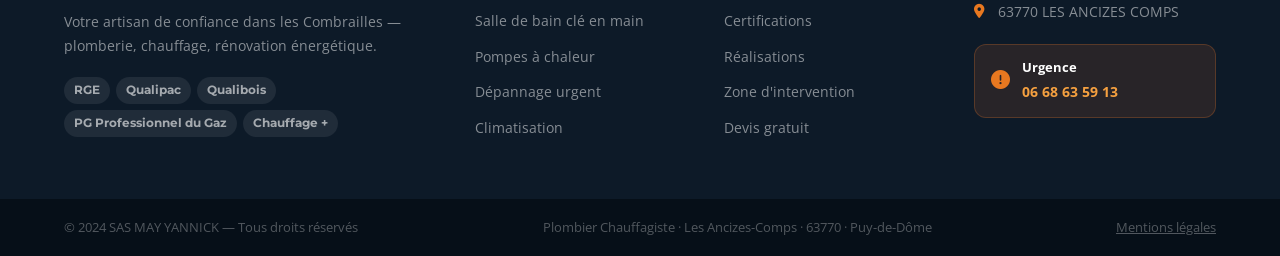
==== commit 69648df1: "fix: clé Web3Forms de Yannick (devis -> yannickmay@orange.fr) + cache-bust v4 Co-Authored-By: Claude" ====
--- a/index.html
+++ b/index.html
@@ -724,6 +724,6 @@
 </div>
 
 <script src="smy-content.js?v=2"></script>
-<script src="script.js?v=3"></script>
+<script src="script.js?v=4"></script>
 </body>
 </html>
